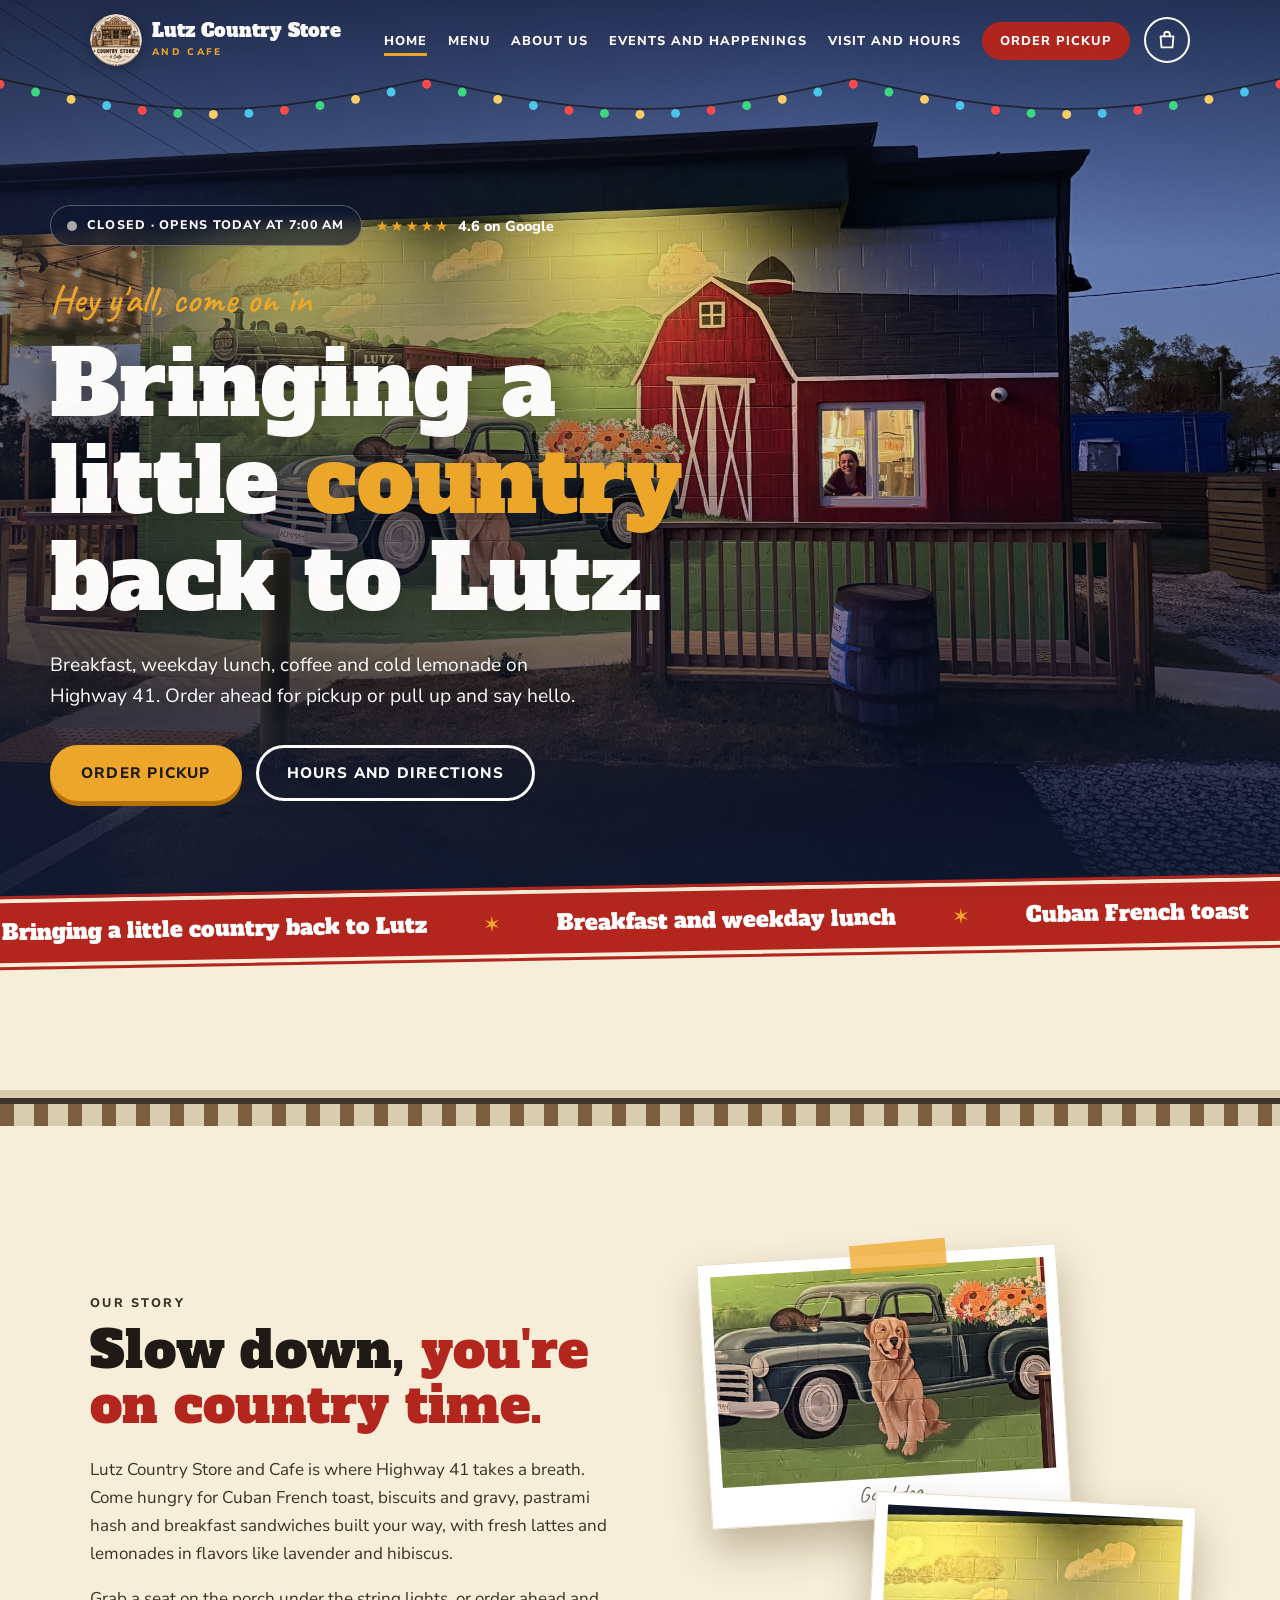
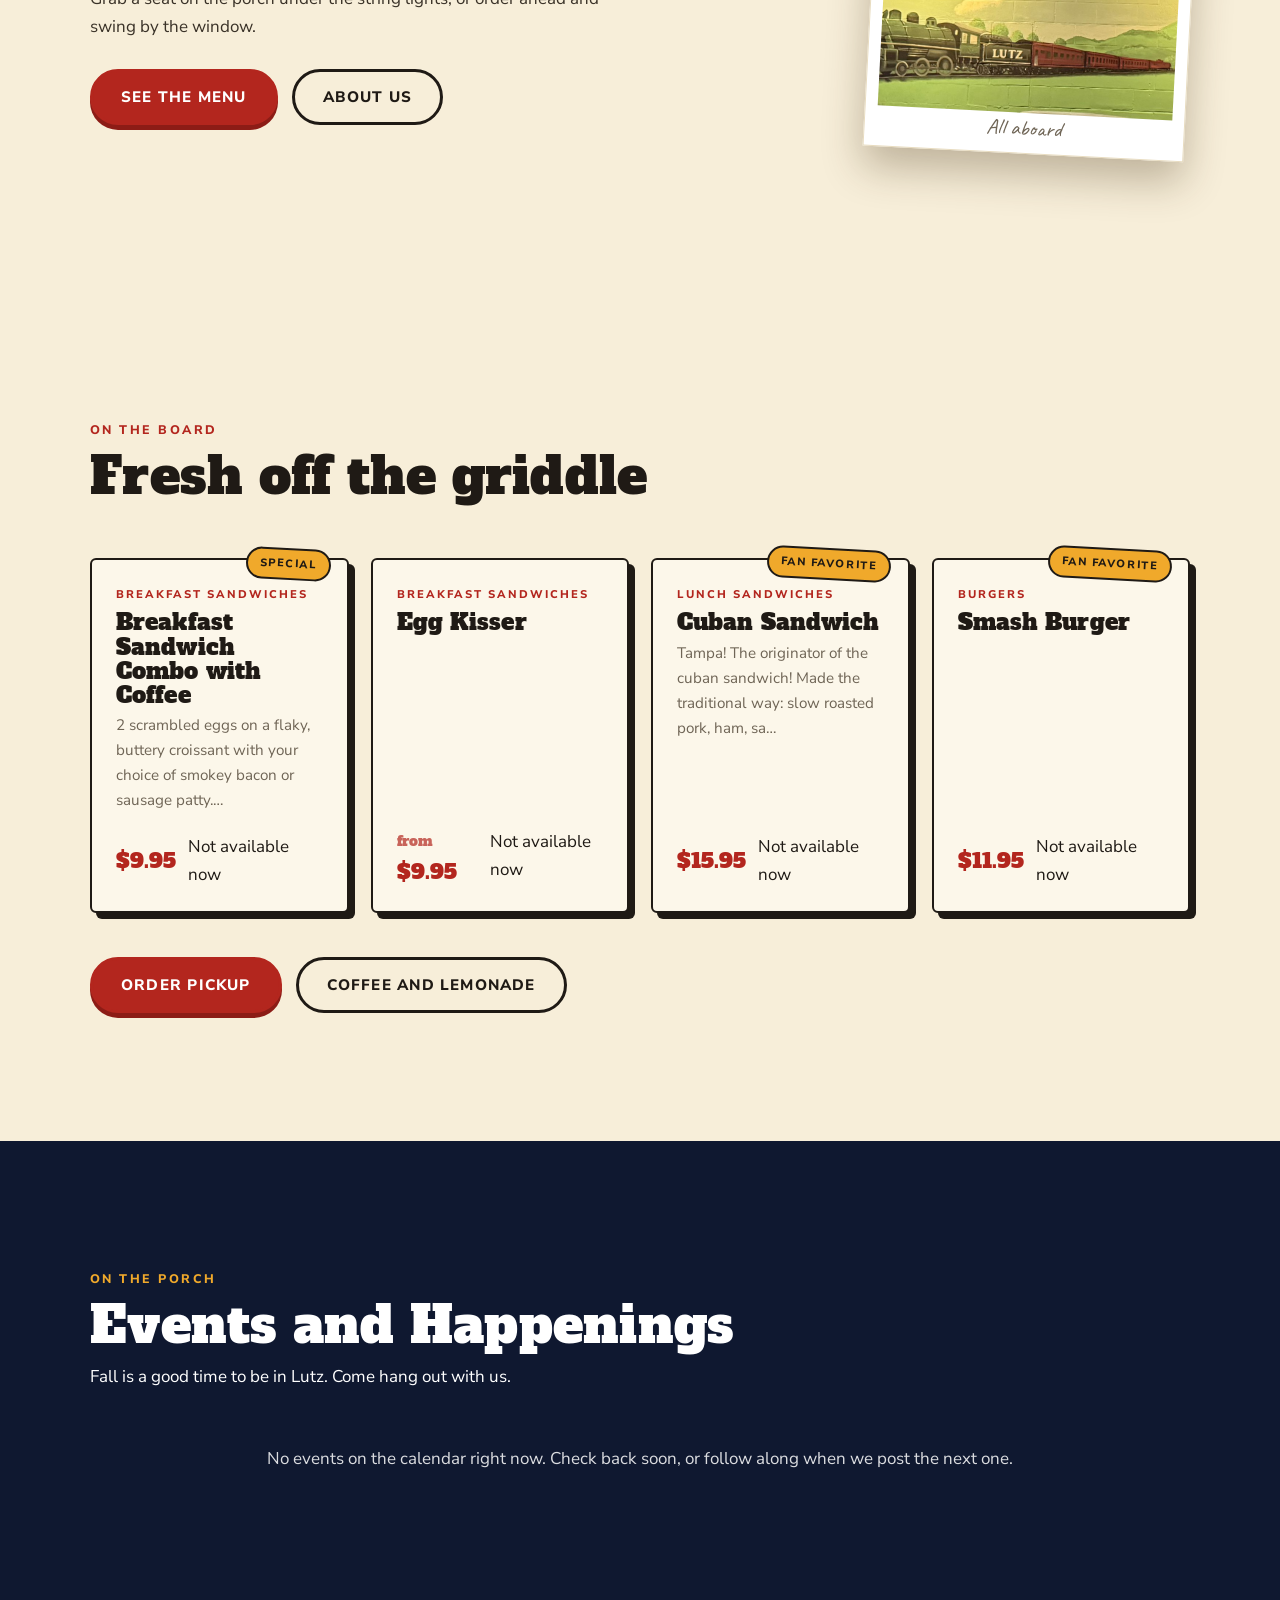
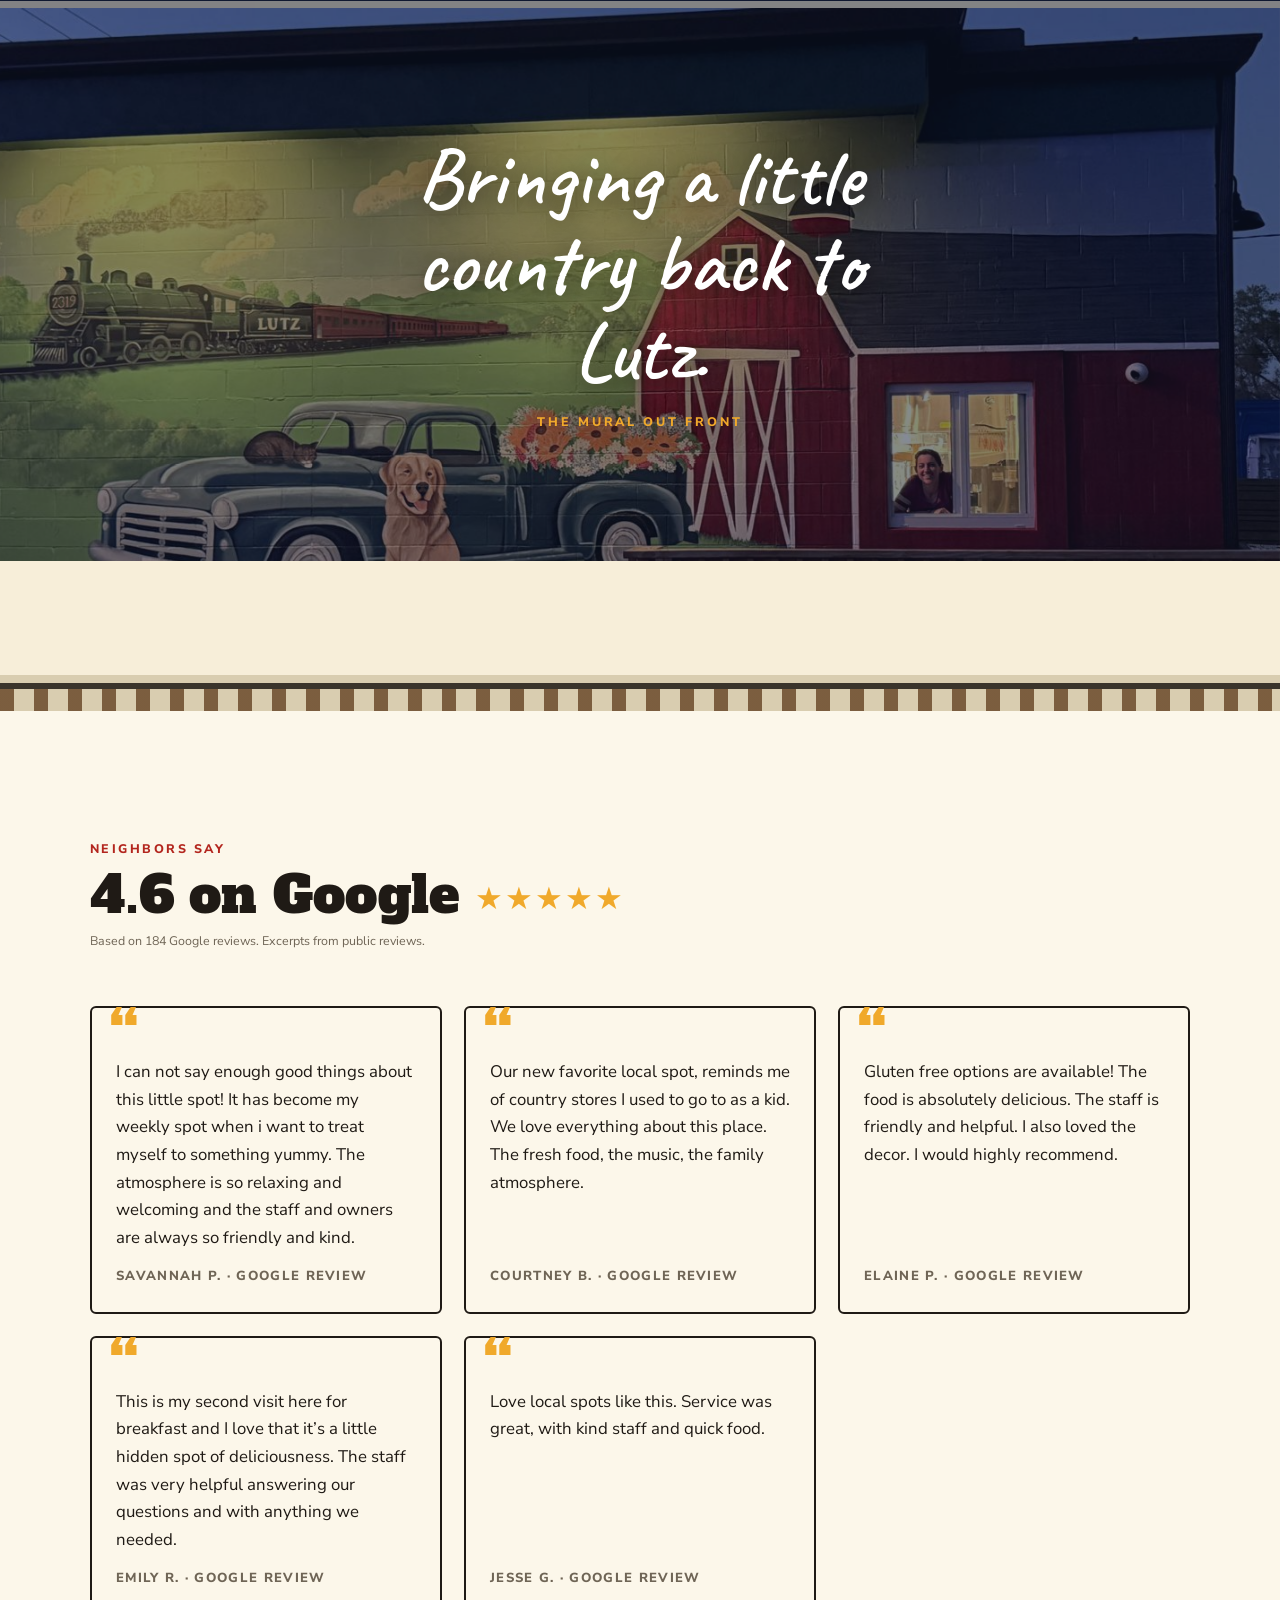
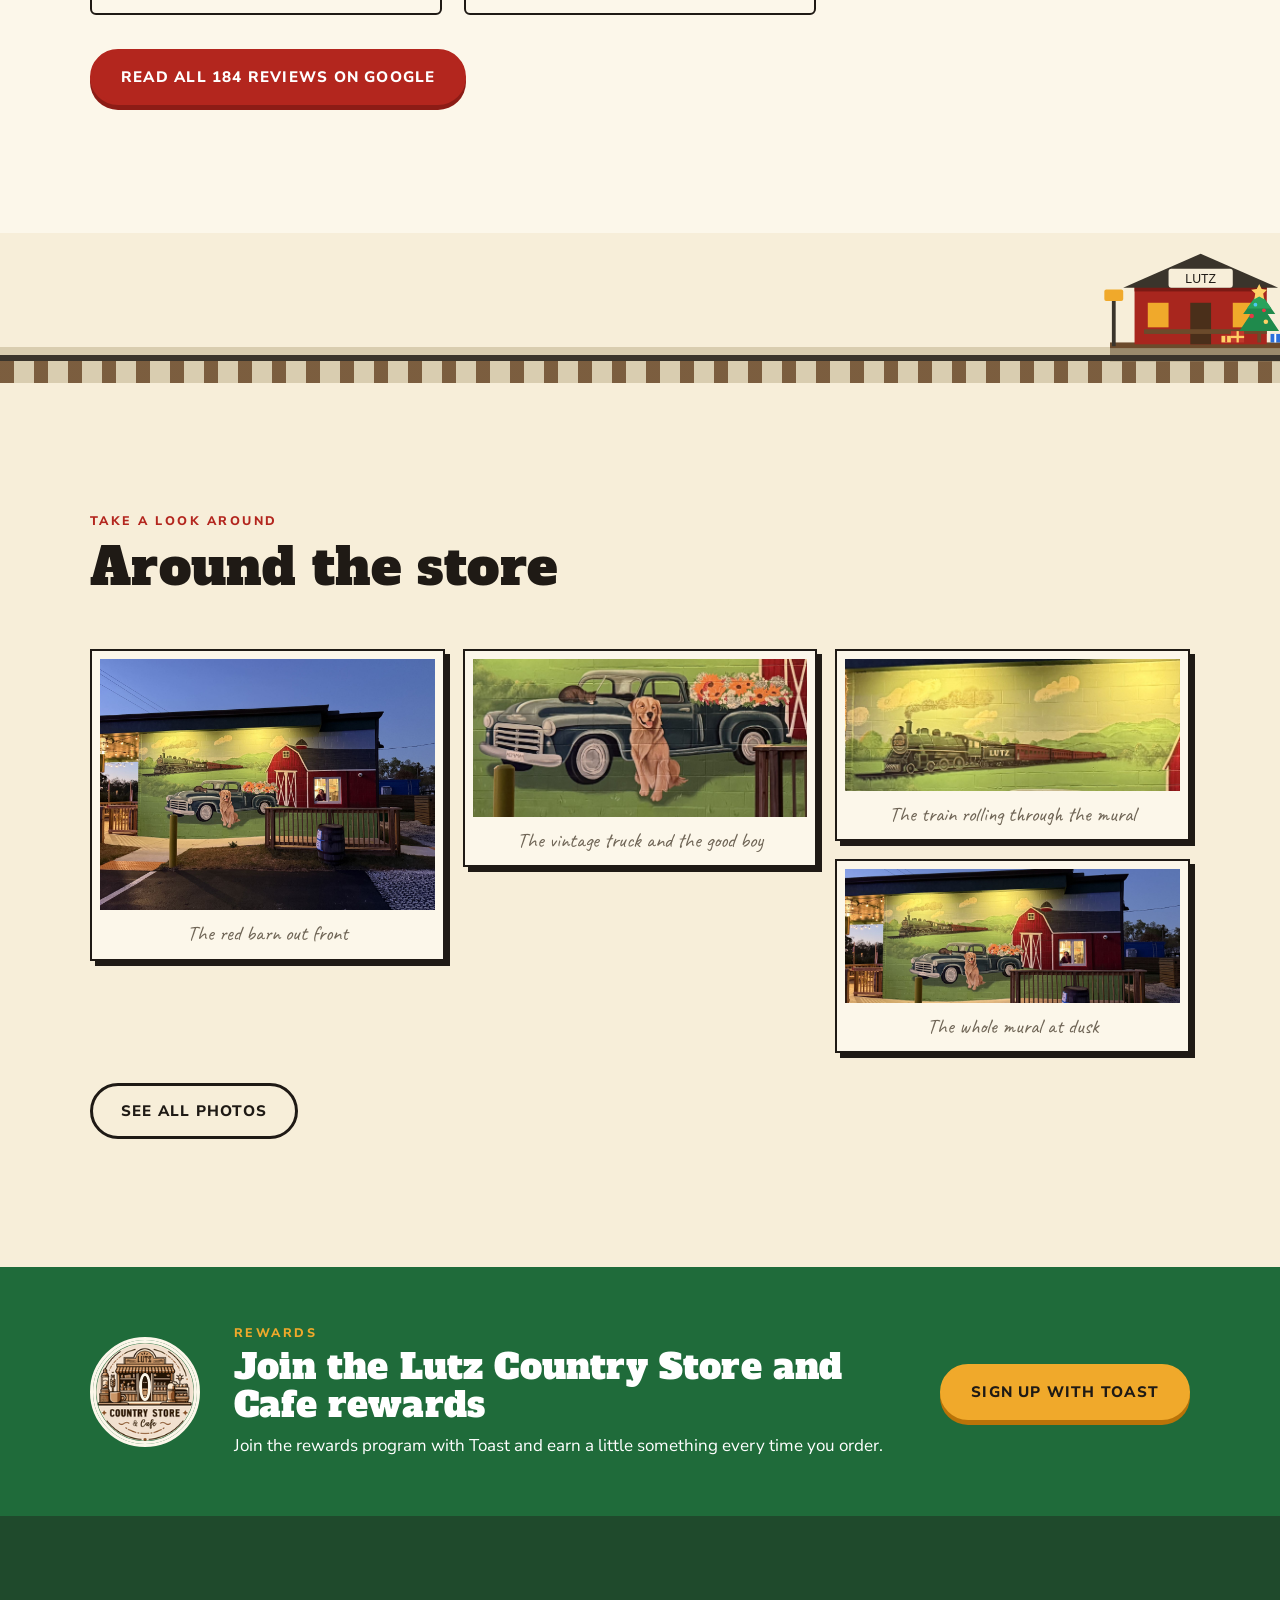
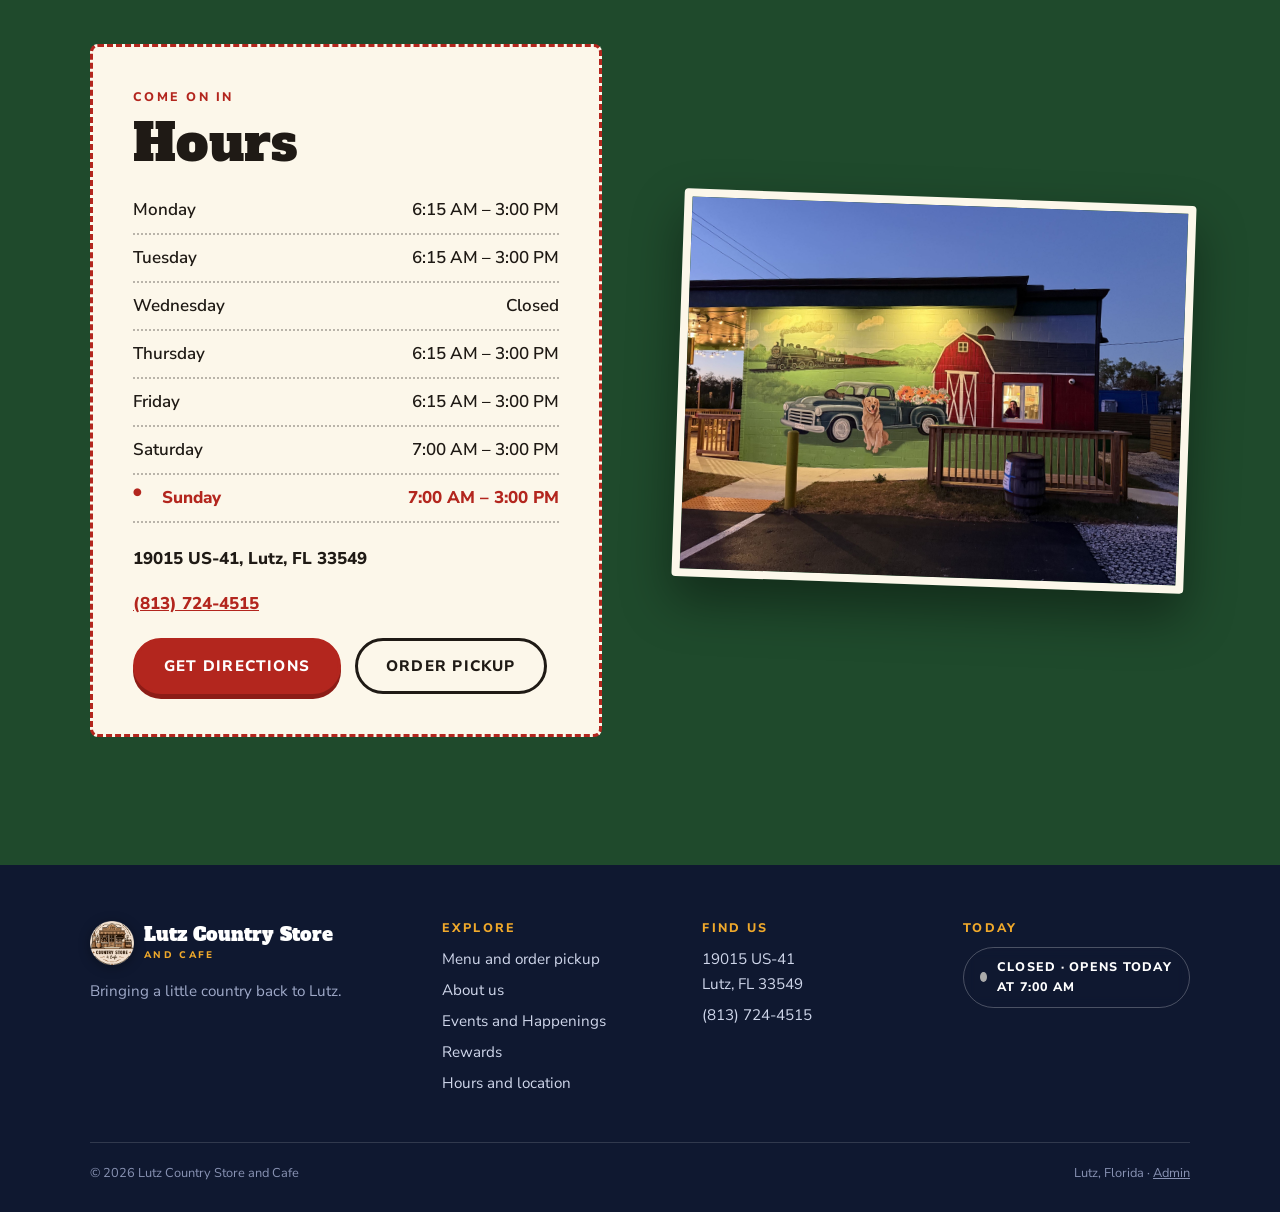
==== index.html @ d9db4dde "Slow the station train" ====
<!doctype html>
<html lang="en"><head><meta charset="utf-8"><meta name="robots" content="noindex,nofollow"><meta name="viewport" content="width=device-width,initial-scale=1">
<title>Lutz Country Store and Cafe | Breakfast, Coffee and Pickup in Lutz, FL</title><meta name="description" content="Bringing a little country back to Lutz. Breakfast sandwiches, Cuban French toast, biscuits and gravy, lattes and lemonades. Order pickup online.">
<meta property="og:title" content="Lutz Country Store and Cafe | Breakfast, Coffee and Pickup in Lutz, FL"><meta property="og:description" content="Bringing a little country back to Lutz. Breakfast sandwiches, Cuban French toast, biscuits and gravy, lattes and lemonades. Order pickup online."><meta property="og:image" content="img/hero.jpg">
<meta name="theme-color" content="#b3261e"><link rel="icon" href="img/favicon.png" type="image/png">
<link rel="preconnect" href="https://fonts.googleapis.com"><link rel="preconnect" href="https://fonts.gstatic.com" crossorigin>
<link href="https://fonts.googleapis.com/css2?family=Alfa+Slab+One&family=Caveat:wght@600&family=Nunito+Sans:wght@400;600;700;800&display=swap" rel="stylesheet">
<link rel="stylesheet" href="css/style.css?v=24"></head>
<body><a class="skip" href="#main">Skip to content</a>
<header class="site-header"><div class="wrap">
<a class="brand" href="index.html" aria-label="Lutz Country Store and Cafe, home"><span class="logo-anim " style="--la:52px"><img src="img/logo-sm.png" alt="" width="52" height="52"><span class="la-in"></span><img class="la-door" src="img/logo-door.png" alt=""><span class="la-halo"></span><span class="la-bulb"></span></span><span>Lutz Country Store<small>and Cafe</small></span></a>
<ul class="nav"><li><a href="index.html" aria-current="page">Home</a></li><li><a href="menu.html">Menu</a></li><li><a href="about.html">About Us</a></li><li><a href="index.html#events">Events and Happenings</a></li><li><a href="visit.html">Visit and Hours</a></li><li><a class="cta" href="menu.html">Order pickup</a></li></ul>
<button class="burger" aria-label="Menu" aria-expanded="false"><span></span><span></span><span></span></button>
</div></header>
<main id="main">

<section class="hero"><div class="hero-bg" data-par="-.1" role="img" aria-label="Mural of a red barn, vintage truck, golden retriever and train on the wall of Lutz Country Store"></div>
<div class="lights"><svg viewBox="0 0 1440 70" preserveAspectRatio="xMidYMin slice" aria-hidden="true"><path d="M0,10.0 L40,18.8 L80,27.0 L120,34.0 L160,39.4 L200,42.8 L240,44.0 L280,42.8 L320,39.4 L360,34.0 L400,27.0 L440,18.8 L480,10.0 L520,18.8 L560,27.0 L600,34.0 L640,39.4 L680,42.8 L720,44.0 L760,42.8 L800,39.4 L840,34.0 L880,27.0 L920,18.8 L960,10.0 L1000,18.8 L1040,27.0 L1080,34.0 L1120,39.4 L1160,42.8 L1200,44.0 L1240,42.8 L1280,39.4 L1320,34.0 L1360,27.0 L1400,18.8 L1440,10.0" fill="none" stroke="rgba(20,20,20,.7)" stroke-width="2"/><circle cx="0" cy="16.0" r="5" fill="#ffd27a" style="animation-delay:0.00s"/><circle cx="40" cy="24.8" r="5" fill="#ffb74d" style="animation-delay:0.37s"/><circle cx="80" cy="33.0" r="5" fill="#fff1c1" style="animation-delay:0.74s"/><circle cx="120" cy="40.0" r="5" fill="#ffd27a" style="animation-delay:1.11s"/><circle cx="160" cy="45.4" r="5" fill="#ffb74d" style="animation-delay:1.48s"/><circle cx="200" cy="48.8" r="5" fill="#fff1c1" style="animation-delay:1.85s"/><circle cx="240" cy="50.0" r="5" fill="#ffd27a" style="animation-delay:2.22s"/><circle cx="280" cy="48.8" r="5" fill="#ffb74d" style="animation-delay:2.59s"/><circle cx="320" cy="45.4" r="5" fill="#fff1c1" style="animation-delay:2.96s"/><circle cx="360" cy="40.0" r="5" fill="#ffd27a" style="animation-delay:0.33s"/><circle cx="400" cy="33.0" r="5" fill="#ffb74d" style="animation-delay:0.70s"/><circle cx="440" cy="24.8" r="5" fill="#fff1c1" style="animation-delay:1.07s"/><circle cx="480" cy="16.0" r="5" fill="#ffd27a" style="animation-delay:1.44s"/><circle cx="520" cy="24.8" r="5" fill="#ffb74d" style="animation-delay:1.81s"/><circle cx="560" cy="33.0" r="5" fill="#fff1c1" style="animation-delay:2.18s"/><circle cx="600" cy="40.0" r="5" fill="#ffd27a" style="animation-delay:2.55s"/><circle cx="640" cy="45.4" r="5" fill="#ffb74d" style="animation-delay:2.92s"/><circle cx="680" cy="48.8" r="5" fill="#fff1c1" style="animation-delay:0.29s"/><circle cx="720" cy="50.0" r="5" fill="#ffd27a" style="animation-delay:0.66s"/><circle cx="760" cy="48.8" r="5" fill="#ffb74d" style="animation-delay:1.03s"/><circle cx="800" cy="45.4" r="5" fill="#fff1c1" style="animation-delay:1.40s"/><circle cx="840" cy="40.0" r="5" fill="#ffd27a" style="animation-delay:1.77s"/><circle cx="880" cy="33.0" r="5" fill="#ffb74d" style="animation-delay:2.14s"/><circle cx="920" cy="24.8" r="5" fill="#fff1c1" style="animation-delay:2.51s"/><circle cx="960" cy="16.0" r="5" fill="#ffd27a" style="animation-delay:2.88s"/><circle cx="1000" cy="24.8" r="5" fill="#ffb74d" style="animation-delay:0.25s"/><circle cx="1040" cy="33.0" r="5" fill="#fff1c1" style="animation-delay:0.62s"/><circle cx="1080" cy="40.0" r="5" fill="#ffd27a" style="animation-delay:0.99s"/><circle cx="1120" cy="45.4" r="5" fill="#ffb74d" style="animation-delay:1.36s"/><circle cx="1160" cy="48.8" r="5" fill="#fff1c1" style="animation-delay:1.73s"/><circle cx="1200" cy="50.0" r="5" fill="#ffd27a" style="animation-delay:2.10s"/><circle cx="1240" cy="48.8" r="5" fill="#ffb74d" style="animation-delay:2.47s"/><circle cx="1280" cy="45.4" r="5" fill="#fff1c1" style="animation-delay:2.84s"/><circle cx="1320" cy="40.0" r="5" fill="#ffd27a" style="animation-delay:0.21s"/><circle cx="1360" cy="33.0" r="5" fill="#ffb74d" style="animation-delay:0.58s"/><circle cx="1400" cy="24.8" r="5" fill="#fff1c1" style="animation-delay:0.95s"/><circle cx="1440" cy="16.0" r="5" fill="#ffd27a" style="animation-delay:1.32s"/></svg></div>
<div class="wrap hero-inner">
<div class="open-badge rv"><span class="dot"></span><span class="txt">Checking hours…</span></div><span class="rating rv"><span class="stars" aria-hidden="true">★★★★★</span> 4.6 on Google</span>
<span class="hand rv d1">Hey y'all, come on in</span>
<h1 class="rv d1">Bringing a little <em>country</em> back to Lutz.</h1>
<p class="lead rv d2">Breakfast, weekday lunch, coffee and cold lemonade on Highway 41. Order ahead for pickup or pull up and say hello.</p>
<div class="hero-cta rv d3"><a class="btn sun" href="menu.html">Order pickup</a><a class="btn ghost" href="visit.html">Hours and directions</a></div>
</div></section>

<div class="marquee" aria-hidden="true"><div class="marquee-track"><span>Bringing a little country back to Lutz</span><span>Breakfast and weekday lunch</span><span>Cuban French toast</span><span>Lavender lemonade</span><span>Bringing a little country back to Lutz</span><span>Breakfast and weekday lunch</span><span>Cuban French toast</span><span>Lavender lemonade</span><span>Bringing a little country back to Lutz</span><span>Breakfast and weekday lunch</span><span>Cuban French toast</span><span>Lavender lemonade</span><span>Bringing a little country back to Lutz</span><span>Breakfast and weekday lunch</span><span>Cuban French toast</span><span>Lavender lemonade</span></div></div>
<div class="rail tall" aria-hidden="true"><svg class="train" viewBox="0 0 520 96" aria-hidden="true"><g class="bob"><rect x="6" y="44" width="100" height="30" rx="3" fill="#8c1c16"/><rect x="4" y="40" width="104" height="6" rx="3" fill="#5e120e"/><rect x="14" y="50" width="12" height="10" fill="#f7eed9"/><rect x="32" y="50" width="12" height="10" fill="#f7eed9"/><rect x="50" y="50" width="12" height="10" fill="#f7eed9"/><rect x="68" y="50" width="12" height="10" fill="#f7eed9"/><rect x="86" y="50" width="12" height="10" fill="#f7eed9"/><circle cx="22" cy="80" r="7" fill="#222"/><circle cx="90" cy="80" r="7" fill="#222"/><rect x="112" y="44" width="100" height="30" rx="3" fill="#8c1c16"/><rect x="110" y="40" width="104" height="6" rx="3" fill="#5e120e"/><rect x="120" y="50" width="12" height="10" fill="#f7eed9"/><rect x="138" y="50" width="12" height="10" fill="#f7eed9"/><rect x="156" y="50" width="12" height="10" fill="#f7eed9"/><rect x="174" y="50" width="12" height="10" fill="#f7eed9"/><rect x="192" y="50" width="12" height="10" fill="#f7eed9"/><circle cx="128" cy="80" r="7" fill="#222"/><circle cx="196" cy="80" r="7" fill="#222"/><rect x="218" y="44" width="100" height="30" rx="3" fill="#8c1c16"/><rect x="216" y="40" width="104" height="6" rx="3" fill="#5e120e"/><rect x="226" y="50" width="12" height="10" fill="#f7eed9"/><rect x="244" y="50" width="12" height="10" fill="#f7eed9"/><rect x="262" y="50" width="12" height="10" fill="#f7eed9"/><rect x="280" y="50" width="12" height="10" fill="#f7eed9"/><rect x="298" y="50" width="12" height="10" fill="#f7eed9"/><circle cx="234" cy="80" r="7" fill="#222"/><circle cx="302" cy="80" r="7" fill="#222"/><rect x="326" y="46" width="46" height="28" fill="#262626"/><text x="331" y="65" font-family="Arial Black,Arial" font-size="11" fill="#f7eed9">LUTZ</text><circle cx="342" cy="80" r="7" fill="#222"/><circle cx="360" cy="80" r="7" fill="#222"/><rect x="376" y="40" width="96" height="32" rx="14" fill="#1d1d22"/><rect x="376" y="26" width="36" height="46" fill="#2b2b31"/><rect x="372" y="22" width="44" height="6" fill="#b3261e"/><rect x="384" y="34" width="14" height="12" fill="#f0a92b"/><path d="M440 40V24l-4-6h24l-4 6v16z" fill="#1d1d22"/><rect x="418" y="34" width="14" height="8" rx="4" fill="#2b2b31"/><path d="M472 72l28 10h-28z" fill="#b3261e"/><circle cx="470" cy="50" r="4" fill="#f0a92b"/><circle cx="398" cy="80" r="11" fill="#17171b" stroke="#b3261e" stroke-width="3"/><circle cx="424" cy="80" r="11" fill="#17171b" stroke="#b3261e" stroke-width="3"/><circle cx="450" cy="80" r="11" fill="#17171b" stroke="#b3261e" stroke-width="3"/><circle cx="482" cy="85" r="6" fill="#17171b"/><g class="deco deco-fall"><g fill="#c0392b"><path d="M22 40c4-9 10-9 13-2z"/><path d="M130 40c4-9 10-9 13-2z"/><path d="M236 40c4-9 10-9 13-2z"/></g><g fill="#e8892b"><path d="M34 40c3-10 11-10 15-3z"/><path d="M144 40c3-10 11-10 15-3z"/><path d="M250 40c3-10 11-10 15-3z"/></g><g fill="#f0b42b"><path d="M48 40c4-8 10-8 12-2z"/><path d="M160 40c4-8 10-8 12-2z"/><path d="M264 40c4-8 10-8 12-2z"/></g><g fill="#8a4b1f"><path d="M62 40c3-7 9-7 12-1z"/><path d="M176 40c3-7 9-7 12-1z"/><path d="M278 40c3-7 9-7 12-1z"/></g>
<ellipse cx="92" cy="36" rx="9" ry="7" fill="#e8741f"/><rect x="91" y="27" width="2" height="4" fill="#4a7a2c"/>
<g transform="translate(349 40)"><g fill="#b3261e"><ellipse cx="-9" cy="-14" rx="3" ry="9" transform="rotate(-38 -9 -14)"/><ellipse cx="9" cy="-14" rx="3" ry="9" transform="rotate(38 9 -14)"/></g><g fill="#e8892b"><ellipse cx="-5" cy="-16" rx="3" ry="9" transform="rotate(-18 -5 -16)"/><ellipse cx="5" cy="-16" rx="3" ry="9" transform="rotate(18 5 -16)"/></g><ellipse cx="0" cy="-17" rx="3" ry="9" fill="#f0b42b"/><ellipse cx="0" cy="-5" rx="9" ry="7" fill="#7a4a21"/><circle cx="8" cy="-10" r="4" fill="#7a4a21"/><path d="M11 -10l4 1-4 2z" fill="#f0a92b"/><path d="M10 -7q2 3 0 4z" fill="#d22"/><circle cx="9" cy="-11" r="1" fill="#111"/></g></g>
<g class="deco deco-xmas"><path d="M6 43Q60 52 112 43T218 43T322 43" fill="none" stroke="#2b2b2b" stroke-width="1.4"/><g class="bulbs"><circle cx="14" cy="46" r="3.4" fill="#e63946"/><circle cx="38" cy="48" r="3.4" fill="#2ecc71"/><circle cx="62" cy="49" r="3.4" fill="#ffd166"/><circle cx="86" cy="48" r="3.4" fill="#4cc9f0"/><circle cx="110" cy="45" r="3.4" fill="#e63946"/><circle cx="130" cy="46" r="3.4" fill="#2ecc71"/><circle cx="154" cy="48" r="3.4" fill="#ffd166"/><circle cx="178" cy="49" r="3.4" fill="#4cc9f0"/><circle cx="202" cy="48" r="3.4" fill="#e63946"/><circle cx="224" cy="46" r="3.4" fill="#2ecc71"/><circle cx="248" cy="48" r="3.4" fill="#ffd166"/><circle cx="272" cy="49" r="3.4" fill="#4cc9f0"/><circle cx="296" cy="48" r="3.4" fill="#e63946"/><circle cx="318" cy="45" r="3.4" fill="#2ecc71"/><circle cx="384" cy="38" r="3" fill="#ffd166"/><circle cx="400" cy="38" r="3" fill="#e63946"/><circle cx="436" cy="52" r="3" fill="#2ecc71"/><circle cx="452" cy="52" r="3" fill="#4cc9f0"/></g>
<g><rect x="22" y="27" width="16" height="13" fill="#c0392b"/><rect x="29" y="27" width="2.5" height="13" fill="#ffd166"/><rect x="22" y="32" width="16" height="2.5" fill="#ffd166"/><rect x="44" y="31" width="12" height="9" fill="#1f8a4c"/><rect x="49" y="31" width="2" height="9" fill="#e63946"/>
<rect x="130" y="25" width="18" height="15" fill="#2a6fdb"/><rect x="138" y="25" width="2.5" height="15" fill="#ffd166"/><rect x="130" y="31" width="18" height="2.5" fill="#ffd166"/><rect x="154" y="31" width="13" height="9" fill="#e63946"/><rect x="159" y="31" width="2" height="9" fill="#fff"/>
<rect x="238" y="28" width="15" height="12" fill="#ffd166"/><rect x="244.5" y="28" width="2.5" height="12" fill="#c0392b"/><rect x="262" y="26" width="17" height="14" fill="#1f8a4c"/><rect x="269" y="26" width="2.5" height="14" fill="#fff"/><rect x="262" y="32" width="17" height="2.5" fill="#fff"/><rect x="286" y="32" width="12" height="8" fill="#9b5de5"/><rect x="291" y="32" width="2" height="8" fill="#ffd166"/></g>
<path d="M436 20l12-14 12 14z" fill="#d62828"/><rect x="434" y="18" width="28" height="4" rx="2" fill="#fff"/><circle cx="448" cy="5" r="3.5" fill="#fff"/>
<circle cx="472" cy="58" r="7" fill="none" stroke="#1f8a4c" stroke-width="3"/><circle cx="472" cy="51" r="2.6" fill="#d62828"/></g><g class="deco deco-newyear"><path d="M6 42Q60 54 112 42T218 42T322 42" fill="none" stroke="#d4af37" stroke-width="2"/><path d="M8 40Q62 50 114 40T220 40T324 40" fill="none" stroke="#c0c8d4" stroke-width="2"/>
<g stroke="#999" stroke-width=".8"><path d="M44 36V20M150 36V16M262 36V19M104 36V22M210 36V18"/></g><circle cx="44" cy="17" r="6" fill="#d4af37"/><circle cx="150" cy="13" r="6.5" fill="#c0c8d4"/><circle cx="262" cy="16" r="6" fill="#4cc9f0"/><circle cx="104" cy="19" r="5.5" fill="#e63946"/><circle cx="210" cy="15" r="6" fill="#9b5de5"/>
<g fill="#ffd166"><path d="M70 30l1.6 3.4 3.6.4-2.7 2.5.8 3.6-3.3-1.9-3.3 1.9.8-3.6-2.7-2.5 3.6-.4z"/><path d="M180 28l1.6 3.4 3.6.4-2.7 2.5.8 3.6-3.3-1.9-3.3 1.9.8-3.6-2.7-2.5 3.6-.4z"/><path d="M290 30l1.6 3.4 3.6.4-2.7 2.5.8 3.6-3.3-1.9-3.3 1.9.8-3.6-2.7-2.5 3.6-.4z"/></g>
<path d="M436 20l12-17 12 17z" fill="#d4af37"/><path d="M440 14l16 0M443 9l11 0" stroke="#fff" stroke-width="2"/><circle cx="448" cy="3" r="3" fill="#e63946"/></g>
<g class="deco deco-july4"><g><path d="M6 44q12 10 24 0z" fill="#d62828"/><path d="M30 44q12 10 24 0z" fill="#fff"/><path d="M54 44q12 10 24 0z" fill="#1d4ed8"/><path d="M78 44q12 10 24 0z" fill="#d62828"/><path d="M112 44q12 10 24 0z" fill="#fff"/><path d="M136 44q12 10 24 0z" fill="#1d4ed8"/><path d="M160 44q12 10 24 0z" fill="#d62828"/><path d="M184 44q12 10 24 0z" fill="#fff"/><path d="M218 44q12 10 24 0z" fill="#1d4ed8"/><path d="M242 44q12 10 24 0z" fill="#d62828"/><path d="M266 44q12 10 24 0z" fill="#fff"/><path d="M290 44q12 10 24 0z" fill="#1d4ed8"/></g>
<g fill="#fff" stroke="#999" stroke-width=".4"><path d="M50 30l1.6 3.4 3.6.4-2.7 2.5.8 3.6-3.3-1.9-3.3 1.9.8-3.6-2.7-2.5 3.6-.4z"/><path d="M160 30l1.6 3.4 3.6.4-2.7 2.5.8 3.6-3.3-1.9-3.3 1.9.8-3.6-2.7-2.5 3.6-.4z"/><path d="M268 30l1.6 3.4 3.6.4-2.7 2.5.8 3.6-3.3-1.9-3.3 1.9.8-3.6-2.7-2.5 3.6-.4z"/></g>
<rect x="404" y="2" width="2" height="26" fill="#6b4a2b"/><rect x="406" y="2" width="26" height="16" fill="#fff"/><g fill="#d62828"><rect x="406" y="2" width="26" height="3"/><rect x="406" y="8" width="26" height="3"/><rect x="406" y="14" width="26" height="3"/></g><rect x="406" y="2" width="12" height="9" fill="#1d4ed8"/></g>
<g class="deco deco-valentines"><g fill="#e63970"><path transform="translate(24 28) scale(1.3)" d="M0 3C0-3 6-3 6 1 6-3 12-3 12 3 12 8 6 11 6 11S0 8 0 3z"/><path transform="translate(136 27) scale(1.4)" d="M0 3C0-3 6-3 6 1 6-3 12-3 12 3 12 8 6 11 6 11S0 8 0 3z"/><path transform="translate(244 28) scale(1.3)" d="M0 3C0-3 6-3 6 1 6-3 12-3 12 3 12 8 6 11 6 11S0 8 0 3z"/></g><g fill="#ff8fab"><path transform="translate(54 31)" d="M0 3C0-3 6-3 6 1 6-3 12-3 12 3 12 8 6 11 6 11S0 8 0 3z"/><path transform="translate(168 30)" d="M0 3C0-3 6-3 6 1 6-3 12-3 12 3 12 8 6 11 6 11S0 8 0 3z"/><path transform="translate(278 31)" d="M0 3C0-3 6-3 6 1 6-3 12-3 12 3 12 8 6 11 6 11S0 8 0 3z"/></g><g fill="#fff" stroke="#e63970" stroke-width=".8"><path transform="translate(86 32) scale(.8)" d="M0 3C0-3 6-3 6 1 6-3 12-3 12 3 12 8 6 11 6 11S0 8 0 3z"/><path transform="translate(198 31) scale(.8)" d="M0 3C0-3 6-3 6 1 6-3 12-3 12 3 12 8 6 11 6 11S0 8 0 3z"/></g>
<g stroke="#999" stroke-width=".8"><path d="M110 36V12M222 36V10M300 36V14"/></g><g fill="#e63970"><path transform="translate(104 3) scale(1.1)" d="M0 3C0-3 6-3 6 1 6-3 12-3 12 3 12 8 6 11 6 11S0 8 0 3z"/><path transform="translate(216 1) scale(1.1)" d="M0 3C0-3 6-3 6 1 6-3 12-3 12 3 12 8 6 11 6 11S0 8 0 3z"/></g><path transform="translate(294 5) scale(1.1)" d="M0 3C0-3 6-3 6 1 6-3 12-3 12 3 12 8 6 11 6 11S0 8 0 3z" fill="#ff8fab"/>
<path transform="translate(466 44) scale(1.1)" d="M0 3C0-3 6-3 6 1 6-3 12-3 12 3 12 8 6 11 6 11S0 8 0 3z" fill="#e63970"/><path d="M6 43Q60 52 112 43T218 43T322 43" fill="none" stroke="#e63970" stroke-width="1.2" stroke-dasharray="3 5"/></g></g><g class="smoke"><circle cx="448" cy="14" r="7"/><circle cx="448" cy="14" r="7"/><circle cx="448" cy="14" r="7"/></g></svg></div>

<section class="sec story"><div class="wrap story-grid">
<div><p class="eyebrow rv">Our story</p><h2 class="rv d1" style="margin:10px 0 22px">Slow down, <em>you're on country time.</em></h2>
<p class="rv d2">Lutz Country Store and Cafe is where Highway 41 takes a breath. Come hungry for Cuban French toast, biscuits and gravy, pastrami hash and breakfast sandwiches built your way, with fresh lattes and lemonades in flavors like lavender and hibiscus.</p>
<p class="rv d2">Grab a seat on the porch under the string lights, or order ahead and swing by the window.</p>
<div class="hero-cta rv d3" style="margin-top:28px"><a class="btn" href="menu.html">See the menu</a><a class="btn ghost dark" href="about.html">About us</a></div></div>
<div class="polaroids rv d1"><span class="tape"></span><figure class="p1"><img src="img/mural-truck.jpg" alt="Painted truck with a golden retriever and a wagon of sunflowers" loading="lazy"><figcaption>Good dog</figcaption></figure><figure class="p2"><img src="img/mural-train.jpg" alt="Painted train rolling through green hills" loading="lazy"><figcaption>All aboard</figcaption></figure></div>
</div></section>

<section class="sec" style="background:var(--cream)"><div class="wrap">
<div class="sec-head rv"><p class="eyebrow">On the board</p><h2>Fresh off the griddle</h2></div>
<div class="pop" data-featured></div>
<div class="hero-cta rv" style="margin-top:44px"><a class="btn" href="menu.html">Order pickup</a><a class="btn ghost" href="menu.html#c-coffee">Coffee and lemonade</a></div>
</div></section>

<section class="sec events" id="events"><div class="wrap">
<div class="sec-head rv"><p class="eyebrow">On the porch</p><h2>Events and Happenings</h2><p class="lead" style="margin-top:10px;max-width:46ch">Fall is a good time to be in Lutz. Come hang out with us.</p></div>
<div class="evlist" data-events></div>
</div></section>

<section class="band"><div class="band-bg" data-par="-.15" style="background-image:url(img/mural-wide.jpg)"></div><blockquote class="rv">Bringing a little country back to Lutz.<cite>The mural out front</cite></blockquote></section>

<div class="rail rev" aria-hidden="true"><svg class="train" viewBox="0 0 520 96" aria-hidden="true"><g class="bob"><rect x="6" y="44" width="100" height="30" rx="3" fill="#8c1c16"/><rect x="4" y="40" width="104" height="6" rx="3" fill="#5e120e"/><rect x="14" y="50" width="12" height="10" fill="#f7eed9"/><rect x="32" y="50" width="12" height="10" fill="#f7eed9"/><rect x="50" y="50" width="12" height="10" fill="#f7eed9"/><rect x="68" y="50" width="12" height="10" fill="#f7eed9"/><rect x="86" y="50" width="12" height="10" fill="#f7eed9"/><circle cx="22" cy="80" r="7" fill="#222"/><circle cx="90" cy="80" r="7" fill="#222"/><rect x="112" y="44" width="100" height="30" rx="3" fill="#8c1c16"/><rect x="110" y="40" width="104" height="6" rx="3" fill="#5e120e"/><rect x="120" y="50" width="12" height="10" fill="#f7eed9"/><rect x="138" y="50" width="12" height="10" fill="#f7eed9"/><rect x="156" y="50" width="12" height="10" fill="#f7eed9"/><rect x="174" y="50" width="12" height="10" fill="#f7eed9"/><rect x="192" y="50" width="12" height="10" fill="#f7eed9"/><circle cx="128" cy="80" r="7" fill="#222"/><circle cx="196" cy="80" r="7" fill="#222"/><rect x="218" y="44" width="100" height="30" rx="3" fill="#8c1c16"/><rect x="216" y="40" width="104" height="6" rx="3" fill="#5e120e"/><rect x="226" y="50" width="12" height="10" fill="#f7eed9"/><rect x="244" y="50" width="12" height="10" fill="#f7eed9"/><rect x="262" y="50" width="12" height="10" fill="#f7eed9"/><rect x="280" y="50" width="12" height="10" fill="#f7eed9"/><rect x="298" y="50" width="12" height="10" fill="#f7eed9"/><circle cx="234" cy="80" r="7" fill="#222"/><circle cx="302" cy="80" r="7" fill="#222"/><rect x="326" y="46" width="46" height="28" fill="#262626"/><text transform="translate(690 0) scale(-1 1)" x="331" y="65" font-family="Arial Black,Arial" font-size="11" fill="#f7eed9">LUTZ</text><circle cx="342" cy="80" r="7" fill="#222"/><circle cx="360" cy="80" r="7" fill="#222"/><rect x="376" y="40" width="96" height="32" rx="14" fill="#1d1d22"/><rect x="376" y="26" width="36" height="46" fill="#2b2b31"/><rect x="372" y="22" width="44" height="6" fill="#b3261e"/><rect x="384" y="34" width="14" height="12" fill="#f0a92b"/><path d="M440 40V24l-4-6h24l-4 6v16z" fill="#1d1d22"/><rect x="418" y="34" width="14" height="8" rx="4" fill="#2b2b31"/><path d="M472 72l28 10h-28z" fill="#b3261e"/><circle cx="470" cy="50" r="4" fill="#f0a92b"/><circle cx="398" cy="80" r="11" fill="#17171b" stroke="#b3261e" stroke-width="3"/><circle cx="424" cy="80" r="11" fill="#17171b" stroke="#b3261e" stroke-width="3"/><circle cx="450" cy="80" r="11" fill="#17171b" stroke="#b3261e" stroke-width="3"/><circle cx="482" cy="85" r="6" fill="#17171b"/><g class="deco deco-fall"><g fill="#c0392b"><path d="M22 40c4-9 10-9 13-2z"/><path d="M130 40c4-9 10-9 13-2z"/><path d="M236 40c4-9 10-9 13-2z"/></g><g fill="#e8892b"><path d="M34 40c3-10 11-10 15-3z"/><path d="M144 40c3-10 11-10 15-3z"/><path d="M250 40c3-10 11-10 15-3z"/></g><g fill="#f0b42b"><path d="M48 40c4-8 10-8 12-2z"/><path d="M160 40c4-8 10-8 12-2z"/><path d="M264 40c4-8 10-8 12-2z"/></g><g fill="#8a4b1f"><path d="M62 40c3-7 9-7 12-1z"/><path d="M176 40c3-7 9-7 12-1z"/><path d="M278 40c3-7 9-7 12-1z"/></g>
<ellipse cx="92" cy="36" rx="9" ry="7" fill="#e8741f"/><rect x="91" y="27" width="2" height="4" fill="#4a7a2c"/>
<g transform="translate(349 40)"><g fill="#b3261e"><ellipse cx="-9" cy="-14" rx="3" ry="9" transform="rotate(-38 -9 -14)"/><ellipse cx="9" cy="-14" rx="3" ry="9" transform="rotate(38 9 -14)"/></g><g fill="#e8892b"><ellipse cx="-5" cy="-16" rx="3" ry="9" transform="rotate(-18 -5 -16)"/><ellipse cx="5" cy="-16" rx="3" ry="9" transform="rotate(18 5 -16)"/></g><ellipse cx="0" cy="-17" rx="3" ry="9" fill="#f0b42b"/><ellipse cx="0" cy="-5" rx="9" ry="7" fill="#7a4a21"/><circle cx="8" cy="-10" r="4" fill="#7a4a21"/><path d="M11 -10l4 1-4 2z" fill="#f0a92b"/><path d="M10 -7q2 3 0 4z" fill="#d22"/><circle cx="9" cy="-11" r="1" fill="#111"/></g></g>
<g class="deco deco-xmas"><path d="M6 43Q60 52 112 43T218 43T322 43" fill="none" stroke="#2b2b2b" stroke-width="1.4"/><g class="bulbs"><circle cx="14" cy="46" r="3.4" fill="#e63946"/><circle cx="38" cy="48" r="3.4" fill="#2ecc71"/><circle cx="62" cy="49" r="3.4" fill="#ffd166"/><circle cx="86" cy="48" r="3.4" fill="#4cc9f0"/><circle cx="110" cy="45" r="3.4" fill="#e63946"/><circle cx="130" cy="46" r="3.4" fill="#2ecc71"/><circle cx="154" cy="48" r="3.4" fill="#ffd166"/><circle cx="178" cy="49" r="3.4" fill="#4cc9f0"/><circle cx="202" cy="48" r="3.4" fill="#e63946"/><circle cx="224" cy="46" r="3.4" fill="#2ecc71"/><circle cx="248" cy="48" r="3.4" fill="#ffd166"/><circle cx="272" cy="49" r="3.4" fill="#4cc9f0"/><circle cx="296" cy="48" r="3.4" fill="#e63946"/><circle cx="318" cy="45" r="3.4" fill="#2ecc71"/><circle cx="384" cy="38" r="3" fill="#ffd166"/><circle cx="400" cy="38" r="3" fill="#e63946"/><circle cx="436" cy="52" r="3" fill="#2ecc71"/><circle cx="452" cy="52" r="3" fill="#4cc9f0"/></g>
<g><rect x="22" y="27" width="16" height="13" fill="#c0392b"/><rect x="29" y="27" width="2.5" height="13" fill="#ffd166"/><rect x="22" y="32" width="16" height="2.5" fill="#ffd166"/><rect x="44" y="31" width="12" height="9" fill="#1f8a4c"/><rect x="49" y="31" width="2" height="9" fill="#e63946"/>
<rect x="130" y="25" width="18" height="15" fill="#2a6fdb"/><rect x="138" y="25" width="2.5" height="15" fill="#ffd166"/><rect x="130" y="31" width="18" height="2.5" fill="#ffd166"/><rect x="154" y="31" width="13" height="9" fill="#e63946"/><rect x="159" y="31" width="2" height="9" fill="#fff"/>
<rect x="238" y="28" width="15" height="12" fill="#ffd166"/><rect x="244.5" y="28" width="2.5" height="12" fill="#c0392b"/><rect x="262" y="26" width="17" height="14" fill="#1f8a4c"/><rect x="269" y="26" width="2.5" height="14" fill="#fff"/><rect x="262" y="32" width="17" height="2.5" fill="#fff"/><rect x="286" y="32" width="12" height="8" fill="#9b5de5"/><rect x="291" y="32" width="2" height="8" fill="#ffd166"/></g>
<path d="M436 20l12-14 12 14z" fill="#d62828"/><rect x="434" y="18" width="28" height="4" rx="2" fill="#fff"/><circle cx="448" cy="5" r="3.5" fill="#fff"/>
<circle cx="472" cy="58" r="7" fill="none" stroke="#1f8a4c" stroke-width="3"/><circle cx="472" cy="51" r="2.6" fill="#d62828"/></g><g class="deco deco-newyear"><path d="M6 42Q60 54 112 42T218 42T322 42" fill="none" stroke="#d4af37" stroke-width="2"/><path d="M8 40Q62 50 114 40T220 40T324 40" fill="none" stroke="#c0c8d4" stroke-width="2"/>
<g stroke="#999" stroke-width=".8"><path d="M44 36V20M150 36V16M262 36V19M104 36V22M210 36V18"/></g><circle cx="44" cy="17" r="6" fill="#d4af37"/><circle cx="150" cy="13" r="6.5" fill="#c0c8d4"/><circle cx="262" cy="16" r="6" fill="#4cc9f0"/><circle cx="104" cy="19" r="5.5" fill="#e63946"/><circle cx="210" cy="15" r="6" fill="#9b5de5"/>
<g fill="#ffd166"><path d="M70 30l1.6 3.4 3.6.4-2.7 2.5.8 3.6-3.3-1.9-3.3 1.9.8-3.6-2.7-2.5 3.6-.4z"/><path d="M180 28l1.6 3.4 3.6.4-2.7 2.5.8 3.6-3.3-1.9-3.3 1.9.8-3.6-2.7-2.5 3.6-.4z"/><path d="M290 30l1.6 3.4 3.6.4-2.7 2.5.8 3.6-3.3-1.9-3.3 1.9.8-3.6-2.7-2.5 3.6-.4z"/></g>
<path d="M436 20l12-17 12 17z" fill="#d4af37"/><path d="M440 14l16 0M443 9l11 0" stroke="#fff" stroke-width="2"/><circle cx="448" cy="3" r="3" fill="#e63946"/></g>
<g class="deco deco-july4"><g><path d="M6 44q12 10 24 0z" fill="#d62828"/><path d="M30 44q12 10 24 0z" fill="#fff"/><path d="M54 44q12 10 24 0z" fill="#1d4ed8"/><path d="M78 44q12 10 24 0z" fill="#d62828"/><path d="M112 44q12 10 24 0z" fill="#fff"/><path d="M136 44q12 10 24 0z" fill="#1d4ed8"/><path d="M160 44q12 10 24 0z" fill="#d62828"/><path d="M184 44q12 10 24 0z" fill="#fff"/><path d="M218 44q12 10 24 0z" fill="#1d4ed8"/><path d="M242 44q12 10 24 0z" fill="#d62828"/><path d="M266 44q12 10 24 0z" fill="#fff"/><path d="M290 44q12 10 24 0z" fill="#1d4ed8"/></g>
<g fill="#fff" stroke="#999" stroke-width=".4"><path d="M50 30l1.6 3.4 3.6.4-2.7 2.5.8 3.6-3.3-1.9-3.3 1.9.8-3.6-2.7-2.5 3.6-.4z"/><path d="M160 30l1.6 3.4 3.6.4-2.7 2.5.8 3.6-3.3-1.9-3.3 1.9.8-3.6-2.7-2.5 3.6-.4z"/><path d="M268 30l1.6 3.4 3.6.4-2.7 2.5.8 3.6-3.3-1.9-3.3 1.9.8-3.6-2.7-2.5 3.6-.4z"/></g>
<rect x="404" y="2" width="2" height="26" fill="#6b4a2b"/><rect x="406" y="2" width="26" height="16" fill="#fff"/><g fill="#d62828"><rect x="406" y="2" width="26" height="3"/><rect x="406" y="8" width="26" height="3"/><rect x="406" y="14" width="26" height="3"/></g><rect x="406" y="2" width="12" height="9" fill="#1d4ed8"/></g>
<g class="deco deco-valentines"><g fill="#e63970"><path transform="translate(24 28) scale(1.3)" d="M0 3C0-3 6-3 6 1 6-3 12-3 12 3 12 8 6 11 6 11S0 8 0 3z"/><path transform="translate(136 27) scale(1.4)" d="M0 3C0-3 6-3 6 1 6-3 12-3 12 3 12 8 6 11 6 11S0 8 0 3z"/><path transform="translate(244 28) scale(1.3)" d="M0 3C0-3 6-3 6 1 6-3 12-3 12 3 12 8 6 11 6 11S0 8 0 3z"/></g><g fill="#ff8fab"><path transform="translate(54 31)" d="M0 3C0-3 6-3 6 1 6-3 12-3 12 3 12 8 6 11 6 11S0 8 0 3z"/><path transform="translate(168 30)" d="M0 3C0-3 6-3 6 1 6-3 12-3 12 3 12 8 6 11 6 11S0 8 0 3z"/><path transform="translate(278 31)" d="M0 3C0-3 6-3 6 1 6-3 12-3 12 3 12 8 6 11 6 11S0 8 0 3z"/></g><g fill="#fff" stroke="#e63970" stroke-width=".8"><path transform="translate(86 32) scale(.8)" d="M0 3C0-3 6-3 6 1 6-3 12-3 12 3 12 8 6 11 6 11S0 8 0 3z"/><path transform="translate(198 31) scale(.8)" d="M0 3C0-3 6-3 6 1 6-3 12-3 12 3 12 8 6 11 6 11S0 8 0 3z"/></g>
<g stroke="#999" stroke-width=".8"><path d="M110 36V12M222 36V10M300 36V14"/></g><g fill="#e63970"><path transform="translate(104 3) scale(1.1)" d="M0 3C0-3 6-3 6 1 6-3 12-3 12 3 12 8 6 11 6 11S0 8 0 3z"/><path transform="translate(216 1) scale(1.1)" d="M0 3C0-3 6-3 6 1 6-3 12-3 12 3 12 8 6 11 6 11S0 8 0 3z"/></g><path transform="translate(294 5) scale(1.1)" d="M0 3C0-3 6-3 6 1 6-3 12-3 12 3 12 8 6 11 6 11S0 8 0 3z" fill="#ff8fab"/>
<path transform="translate(466 44) scale(1.1)" d="M0 3C0-3 6-3 6 1 6-3 12-3 12 3 12 8 6 11 6 11S0 8 0 3z" fill="#e63970"/><path d="M6 43Q60 52 112 43T218 43T322 43" fill="none" stroke="#e63970" stroke-width="1.2" stroke-dasharray="3 5"/></g></g><g class="smoke"><circle cx="448" cy="14" r="7"/><circle cx="448" cy="14" r="7"/><circle cx="448" cy="14" r="7"/></g></svg></div>
<section class="sec" style="background:var(--paper)"><div class="wrap">
<div class="sec-head rv"><p class="eyebrow">Neighbors say</p><h2>4.6 on Google <span class="stars" style="font-size:.6em;vertical-align:middle">★★★★★</span></h2><p class="fine" style="margin-top:8px">Based on 184 Google reviews. Excerpts from public reviews.</p></div>
<div class="reviews">
<blockquote class="review rv"><p>I can not say enough good things about this little spot! It has become my weekly spot when i want to treat myself to something yummy. The atmosphere is so relaxing and welcoming and the staff and owners are always so friendly and kind.</p><cite>Savannah P. · Google review</cite></blockquote>
<blockquote class="review rv d1"><p>Our new favorite local spot, reminds me of country stores I used to go to as a kid. We love everything about this place. The fresh food, the music, the family atmosphere.</p><cite>Courtney B. · Google review</cite></blockquote>
<blockquote class="review rv d2"><p>Gluten free options are available! The food is absolutely delicious. The staff is friendly and helpful. I also loved the decor. I would highly recommend.</p><cite>Elaine P. · Google review</cite></blockquote>
<blockquote class="review rv"><p>This is my second visit here for breakfast and I love that it’s a little hidden spot of deliciousness. The staff was very helpful answering our questions and with anything we needed.</p><cite>Emily R. · Google review</cite></blockquote>
<blockquote class="review rv d1"><p>Love local spots like this. Service was great, with kind staff and quick food.</p><cite>Jesse G. · Google review</cite></blockquote>
</div>
<div class="hero-cta rv" style="margin-top:34px"><a class="btn" href="https://www.google.com/search?q=lutz+country+store+and+cafe+reviews" target="_blank" rel="noopener">Read all 184 reviews on Google</a></div>
</div></section>
<div class="rail tall stop" aria-hidden="true"><svg class="train" viewBox="0 0 520 96" aria-hidden="true"><g class="bob"><rect x="6" y="44" width="100" height="30" rx="3" fill="#8c1c16"/><rect x="4" y="40" width="104" height="6" rx="3" fill="#5e120e"/><rect x="14" y="50" width="12" height="10" fill="#f7eed9"/><rect x="32" y="50" width="12" height="10" fill="#f7eed9"/><rect x="50" y="50" width="12" height="10" fill="#f7eed9"/><rect x="68" y="50" width="12" height="10" fill="#f7eed9"/><rect x="86" y="50" width="12" height="10" fill="#f7eed9"/><circle cx="22" cy="80" r="7" fill="#222"/><circle cx="90" cy="80" r="7" fill="#222"/><rect x="112" y="44" width="100" height="30" rx="3" fill="#8c1c16"/><rect x="110" y="40" width="104" height="6" rx="3" fill="#5e120e"/><rect x="120" y="50" width="12" height="10" fill="#f7eed9"/><rect x="138" y="50" width="12" height="10" fill="#f7eed9"/><rect x="156" y="50" width="12" height="10" fill="#f7eed9"/><rect x="174" y="50" width="12" height="10" fill="#f7eed9"/><rect x="192" y="50" width="12" height="10" fill="#f7eed9"/><circle cx="128" cy="80" r="7" fill="#222"/><circle cx="196" cy="80" r="7" fill="#222"/><rect x="218" y="44" width="100" height="30" rx="3" fill="#8c1c16"/><rect x="216" y="40" width="104" height="6" rx="3" fill="#5e120e"/><rect x="226" y="50" width="12" height="10" fill="#f7eed9"/><rect x="244" y="50" width="12" height="10" fill="#f7eed9"/><rect x="262" y="50" width="12" height="10" fill="#f7eed9"/><rect x="280" y="50" width="12" height="10" fill="#f7eed9"/><rect x="298" y="50" width="12" height="10" fill="#f7eed9"/><circle cx="234" cy="80" r="7" fill="#222"/><circle cx="302" cy="80" r="7" fill="#222"/><rect x="326" y="46" width="46" height="28" fill="#262626"/><text x="331" y="65" font-family="Arial Black,Arial" font-size="11" fill="#f7eed9">LUTZ</text><circle cx="342" cy="80" r="7" fill="#222"/><circle cx="360" cy="80" r="7" fill="#222"/><rect x="376" y="40" width="96" height="32" rx="14" fill="#1d1d22"/><rect x="376" y="26" width="36" height="46" fill="#2b2b31"/><rect x="372" y="22" width="44" height="6" fill="#b3261e"/><rect x="384" y="34" width="14" height="12" fill="#f0a92b"/><path d="M440 40V24l-4-6h24l-4 6v16z" fill="#1d1d22"/><rect x="418" y="34" width="14" height="8" rx="4" fill="#2b2b31"/><path d="M472 72l28 10h-28z" fill="#b3261e"/><circle cx="470" cy="50" r="4" fill="#f0a92b"/><circle cx="398" cy="80" r="11" fill="#17171b" stroke="#b3261e" stroke-width="3"/><circle cx="424" cy="80" r="11" fill="#17171b" stroke="#b3261e" stroke-width="3"/><circle cx="450" cy="80" r="11" fill="#17171b" stroke="#b3261e" stroke-width="3"/><circle cx="482" cy="85" r="6" fill="#17171b"/><g class="deco deco-fall"><g fill="#c0392b"><path d="M22 40c4-9 10-9 13-2z"/><path d="M130 40c4-9 10-9 13-2z"/><path d="M236 40c4-9 10-9 13-2z"/></g><g fill="#e8892b"><path d="M34 40c3-10 11-10 15-3z"/><path d="M144 40c3-10 11-10 15-3z"/><path d="M250 40c3-10 11-10 15-3z"/></g><g fill="#f0b42b"><path d="M48 40c4-8 10-8 12-2z"/><path d="M160 40c4-8 10-8 12-2z"/><path d="M264 40c4-8 10-8 12-2z"/></g><g fill="#8a4b1f"><path d="M62 40c3-7 9-7 12-1z"/><path d="M176 40c3-7 9-7 12-1z"/><path d="M278 40c3-7 9-7 12-1z"/></g>
<ellipse cx="92" cy="36" rx="9" ry="7" fill="#e8741f"/><rect x="91" y="27" width="2" height="4" fill="#4a7a2c"/>
<g transform="translate(349 40)"><g fill="#b3261e"><ellipse cx="-9" cy="-14" rx="3" ry="9" transform="rotate(-38 -9 -14)"/><ellipse cx="9" cy="-14" rx="3" ry="9" transform="rotate(38 9 -14)"/></g><g fill="#e8892b"><ellipse cx="-5" cy="-16" rx="3" ry="9" transform="rotate(-18 -5 -16)"/><ellipse cx="5" cy="-16" rx="3" ry="9" transform="rotate(18 5 -16)"/></g><ellipse cx="0" cy="-17" rx="3" ry="9" fill="#f0b42b"/><ellipse cx="0" cy="-5" rx="9" ry="7" fill="#7a4a21"/><circle cx="8" cy="-10" r="4" fill="#7a4a21"/><path d="M11 -10l4 1-4 2z" fill="#f0a92b"/><path d="M10 -7q2 3 0 4z" fill="#d22"/><circle cx="9" cy="-11" r="1" fill="#111"/></g></g>
<g class="deco deco-xmas"><path d="M6 43Q60 52 112 43T218 43T322 43" fill="none" stroke="#2b2b2b" stroke-width="1.4"/><g class="bulbs"><circle cx="14" cy="46" r="3.4" fill="#e63946"/><circle cx="38" cy="48" r="3.4" fill="#2ecc71"/><circle cx="62" cy="49" r="3.4" fill="#ffd166"/><circle cx="86" cy="48" r="3.4" fill="#4cc9f0"/><circle cx="110" cy="45" r="3.4" fill="#e63946"/><circle cx="130" cy="46" r="3.4" fill="#2ecc71"/><circle cx="154" cy="48" r="3.4" fill="#ffd166"/><circle cx="178" cy="49" r="3.4" fill="#4cc9f0"/><circle cx="202" cy="48" r="3.4" fill="#e63946"/><circle cx="224" cy="46" r="3.4" fill="#2ecc71"/><circle cx="248" cy="48" r="3.4" fill="#ffd166"/><circle cx="272" cy="49" r="3.4" fill="#4cc9f0"/><circle cx="296" cy="48" r="3.4" fill="#e63946"/><circle cx="318" cy="45" r="3.4" fill="#2ecc71"/><circle cx="384" cy="38" r="3" fill="#ffd166"/><circle cx="400" cy="38" r="3" fill="#e63946"/><circle cx="436" cy="52" r="3" fill="#2ecc71"/><circle cx="452" cy="52" r="3" fill="#4cc9f0"/></g>
<g><rect x="22" y="27" width="16" height="13" fill="#c0392b"/><rect x="29" y="27" width="2.5" height="13" fill="#ffd166"/><rect x="22" y="32" width="16" height="2.5" fill="#ffd166"/><rect x="44" y="31" width="12" height="9" fill="#1f8a4c"/><rect x="49" y="31" width="2" height="9" fill="#e63946"/>
<rect x="130" y="25" width="18" height="15" fill="#2a6fdb"/><rect x="138" y="25" width="2.5" height="15" fill="#ffd166"/><rect x="130" y="31" width="18" height="2.5" fill="#ffd166"/><rect x="154" y="31" width="13" height="9" fill="#e63946"/><rect x="159" y="31" width="2" height="9" fill="#fff"/>
<rect x="238" y="28" width="15" height="12" fill="#ffd166"/><rect x="244.5" y="28" width="2.5" height="12" fill="#c0392b"/><rect x="262" y="26" width="17" height="14" fill="#1f8a4c"/><rect x="269" y="26" width="2.5" height="14" fill="#fff"/><rect x="262" y="32" width="17" height="2.5" fill="#fff"/><rect x="286" y="32" width="12" height="8" fill="#9b5de5"/><rect x="291" y="32" width="2" height="8" fill="#ffd166"/></g>
<path d="M436 20l12-14 12 14z" fill="#d62828"/><rect x="434" y="18" width="28" height="4" rx="2" fill="#fff"/><circle cx="448" cy="5" r="3.5" fill="#fff"/>
<circle cx="472" cy="58" r="7" fill="none" stroke="#1f8a4c" stroke-width="3"/><circle cx="472" cy="51" r="2.6" fill="#d62828"/></g><g class="deco deco-newyear"><path d="M6 42Q60 54 112 42T218 42T322 42" fill="none" stroke="#d4af37" stroke-width="2"/><path d="M8 40Q62 50 114 40T220 40T324 40" fill="none" stroke="#c0c8d4" stroke-width="2"/>
<g stroke="#999" stroke-width=".8"><path d="M44 36V20M150 36V16M262 36V19M104 36V22M210 36V18"/></g><circle cx="44" cy="17" r="6" fill="#d4af37"/><circle cx="150" cy="13" r="6.5" fill="#c0c8d4"/><circle cx="262" cy="16" r="6" fill="#4cc9f0"/><circle cx="104" cy="19" r="5.5" fill="#e63946"/><circle cx="210" cy="15" r="6" fill="#9b5de5"/>
<g fill="#ffd166"><path d="M70 30l1.6 3.4 3.6.4-2.7 2.5.8 3.6-3.3-1.9-3.3 1.9.8-3.6-2.7-2.5 3.6-.4z"/><path d="M180 28l1.6 3.4 3.6.4-2.7 2.5.8 3.6-3.3-1.9-3.3 1.9.8-3.6-2.7-2.5 3.6-.4z"/><path d="M290 30l1.6 3.4 3.6.4-2.7 2.5.8 3.6-3.3-1.9-3.3 1.9.8-3.6-2.7-2.5 3.6-.4z"/></g>
<path d="M436 20l12-17 12 17z" fill="#d4af37"/><path d="M440 14l16 0M443 9l11 0" stroke="#fff" stroke-width="2"/><circle cx="448" cy="3" r="3" fill="#e63946"/></g>
<g class="deco deco-july4"><g><path d="M6 44q12 10 24 0z" fill="#d62828"/><path d="M30 44q12 10 24 0z" fill="#fff"/><path d="M54 44q12 10 24 0z" fill="#1d4ed8"/><path d="M78 44q12 10 24 0z" fill="#d62828"/><path d="M112 44q12 10 24 0z" fill="#fff"/><path d="M136 44q12 10 24 0z" fill="#1d4ed8"/><path d="M160 44q12 10 24 0z" fill="#d62828"/><path d="M184 44q12 10 24 0z" fill="#fff"/><path d="M218 44q12 10 24 0z" fill="#1d4ed8"/><path d="M242 44q12 10 24 0z" fill="#d62828"/><path d="M266 44q12 10 24 0z" fill="#fff"/><path d="M290 44q12 10 24 0z" fill="#1d4ed8"/></g>
<g fill="#fff" stroke="#999" stroke-width=".4"><path d="M50 30l1.6 3.4 3.6.4-2.7 2.5.8 3.6-3.3-1.9-3.3 1.9.8-3.6-2.7-2.5 3.6-.4z"/><path d="M160 30l1.6 3.4 3.6.4-2.7 2.5.8 3.6-3.3-1.9-3.3 1.9.8-3.6-2.7-2.5 3.6-.4z"/><path d="M268 30l1.6 3.4 3.6.4-2.7 2.5.8 3.6-3.3-1.9-3.3 1.9.8-3.6-2.7-2.5 3.6-.4z"/></g>
<rect x="404" y="2" width="2" height="26" fill="#6b4a2b"/><rect x="406" y="2" width="26" height="16" fill="#fff"/><g fill="#d62828"><rect x="406" y="2" width="26" height="3"/><rect x="406" y="8" width="26" height="3"/><rect x="406" y="14" width="26" height="3"/></g><rect x="406" y="2" width="12" height="9" fill="#1d4ed8"/></g>
<g class="deco deco-valentines"><g fill="#e63970"><path transform="translate(24 28) scale(1.3)" d="M0 3C0-3 6-3 6 1 6-3 12-3 12 3 12 8 6 11 6 11S0 8 0 3z"/><path transform="translate(136 27) scale(1.4)" d="M0 3C0-3 6-3 6 1 6-3 12-3 12 3 12 8 6 11 6 11S0 8 0 3z"/><path transform="translate(244 28) scale(1.3)" d="M0 3C0-3 6-3 6 1 6-3 12-3 12 3 12 8 6 11 6 11S0 8 0 3z"/></g><g fill="#ff8fab"><path transform="translate(54 31)" d="M0 3C0-3 6-3 6 1 6-3 12-3 12 3 12 8 6 11 6 11S0 8 0 3z"/><path transform="translate(168 30)" d="M0 3C0-3 6-3 6 1 6-3 12-3 12 3 12 8 6 11 6 11S0 8 0 3z"/><path transform="translate(278 31)" d="M0 3C0-3 6-3 6 1 6-3 12-3 12 3 12 8 6 11 6 11S0 8 0 3z"/></g><g fill="#fff" stroke="#e63970" stroke-width=".8"><path transform="translate(86 32) scale(.8)" d="M0 3C0-3 6-3 6 1 6-3 12-3 12 3 12 8 6 11 6 11S0 8 0 3z"/><path transform="translate(198 31) scale(.8)" d="M0 3C0-3 6-3 6 1 6-3 12-3 12 3 12 8 6 11 6 11S0 8 0 3z"/></g>
<g stroke="#999" stroke-width=".8"><path d="M110 36V12M222 36V10M300 36V14"/></g><g fill="#e63970"><path transform="translate(104 3) scale(1.1)" d="M0 3C0-3 6-3 6 1 6-3 12-3 12 3 12 8 6 11 6 11S0 8 0 3z"/><path transform="translate(216 1) scale(1.1)" d="M0 3C0-3 6-3 6 1 6-3 12-3 12 3 12 8 6 11 6 11S0 8 0 3z"/></g><path transform="translate(294 5) scale(1.1)" d="M0 3C0-3 6-3 6 1 6-3 12-3 12 3 12 8 6 11 6 11S0 8 0 3z" fill="#ff8fab"/>
<path transform="translate(466 44) scale(1.1)" d="M0 3C0-3 6-3 6 1 6-3 12-3 12 3 12 8 6 11 6 11S0 8 0 3z" fill="#e63970"/><path d="M6 43Q60 52 112 43T218 43T322 43" fill="none" stroke="#e63970" stroke-width="1.2" stroke-dasharray="3 5"/></g></g><g class="smoke"><circle cx="448" cy="14" r="7"/><circle cx="448" cy="14" r="7"/><circle cx="448" cy="14" r="7"/></g></svg><svg class="station" viewBox="0 0 180 120" aria-hidden="true"><rect x="0" y="104" width="180" height="16" fill="#9a8a6c"/><rect x="0" y="100" width="180" height="6" fill="#6b4a2b"/><rect x="26" y="40" width="140" height="62" fill="#a8261e"/><rect x="26" y="40" width="140" height="6" fill="#7a1a14"/><path d="M14 42L96 6l82 36z" fill="#3a342b"/><rect x="62" y="22" width="68" height="20" rx="3" fill="#f7eed9"/><text x="96" y="37" text-anchor="middle" font-family="Arial Black,Arial" font-size="13" fill="#1f1a15">LUTZ</text><rect x="40" y="58" width="22" height="26" fill="#f0a92b"/><rect x="85" y="58" width="22" height="44" fill="#4a2f1a"/><rect x="130" y="58" width="22" height="26" fill="#f0a92b"/><rect x="36" y="86" width="130" height="5" fill="#6b4a2b"/><circle cx="172" cy="60" r="0" fill="none"/><rect x="2" y="50" width="4" height="54" fill="#3a342b"/><rect x="-6" y="44" width="20" height="12" rx="2" fill="#f0a92b"/><g class="deco deco-fall"><ellipse cx="150" cy="93" rx="14" ry="10" fill="#e8741f"/><path d="M150 83v18M141 85q-5 8 0 16M159 85q5 8 0 16" stroke="#b5530f" stroke-width="1.4" fill="none"/><rect x="148" y="77" width="4" height="7" rx="1" fill="#4a7a2c"/><ellipse cx="128" cy="97" rx="8" ry="6" fill="#f08a2b"/><rect x="127" y="91" width="2.4" height="4" fill="#4a7a2c"/></g>
<g class="deco deco-xmas"><path d="M158 46l-17 24h8l-12 18h42l-12-18h8z" fill="#1f8a4c"/><path d="M158 46l-13 18h26z" fill="#2aa35c"/><path d="M158 38l2.6 5.4 5.9.8-4.3 4.1 1 5.9-5.2-2.8-5.2 2.8 1-5.9-4.3-4.1 5.9-.8z" fill="#ffd166"/><circle cx="150" cy="72" r="2.4" fill="#e63946"/><circle cx="165" cy="78" r="2.4" fill="#ffd166"/><circle cx="154" cy="60" r="2" fill="#4cc9f0"/><circle cx="163" cy="66" r="2" fill="#e63946"/><rect x="156" y="88" width="4" height="12" fill="#6b4a2b"/>
<rect x="128" y="88" width="14" height="12" fill="#c0392b"/><rect x="134" y="88" width="2.4" height="12" fill="#ffd166"/><rect x="128" y="93" width="14" height="2.4" fill="#ffd166"/><rect x="170" y="91" width="10" height="9" fill="#2a6fdb"/><rect x="174" y="91" width="2" height="9" fill="#fff"/><rect x="118" y="93" width="10" height="7" fill="#ffd166"/><rect x="122" y="93" width="2" height="7" fill="#c0392b"/></g>
<g class="deco deco-newyear"><g fill="#d4af37"><path d="M96 -2l2 4 4.4.6-3.2 3 .8 4.4-4-2.2-4 2.2.8-4.4-3.2-3 4.4-.6z"/></g><path d="M30 38Q96 52 162 38" fill="none" stroke="#c0c8d4" stroke-width="2"/><circle cx="130" cy="94" r="7" fill="#d4af37"/><circle cx="148" cy="92" r="7" fill="#c0c8d4"/><path d="M130 101v-3M148 99v-3" stroke="#999"/></g>
<g class="deco deco-july4"><rect x="95" y="-12" width="2" height="22" fill="#6b4a2b"/><rect x="97" y="-12" width="22" height="13" fill="#fff"/><g fill="#d62828"><rect x="97" y="-12" width="22" height="2.6"/><rect x="97" y="-7" width="22" height="2.6"/><rect x="97" y="-2" width="22" height="2.6"/></g><rect x="97" y="-12" width="10" height="7" fill="#1d4ed8"/><path d="M30 44q16 12 32 0z M62 44q16 12 32 0z M130 44q16 12 32 0z" fill="#d62828"/><path d="M94 44q16 12 32 0z" fill="#1d4ed8"/></g>
<g class="deco deco-valentines"><path transform="translate(84 -2) scale(1.4)" d="M0 3C0-3 6-3 6 1 6-3 12-3 12 3 12 8 6 11 6 11S0 8 0 3z" fill="#e63970"/><g fill="#e63970"><path transform="translate(134 88) scale(1.2)" d="M0 3C0-3 6-3 6 1 6-3 12-3 12 3 12 8 6 11 6 11S0 8 0 3z"/></g><g fill="#ff8fab"><path transform="translate(152 92)" d="M0 3C0-3 6-3 6 1 6-3 12-3 12 3 12 8 6 11 6 11S0 8 0 3z"/></g><path d="M30 38Q96 52 162 38" fill="none" stroke="#e63970" stroke-width="1.6" stroke-dasharray="3 5"/></g></svg></div>

<section class="sec gallery-sec" id="photos"><div class="wrap"><div class="sec-head rv"><p class="eyebrow">Take a look around</p><h2>Around the store</h2></div><div class="gallery" data-gallery data-limit="6"></div><div class="hero-cta rv" style="margin-top:30px"><a class="btn ghost dark" href="about.html#photos">See all photos</a></div></div></section>
<section class="loyalty" id="rewards"><div class="wrap loy"><span class="logo-anim " style="--la:110px"><img src="img/logo-sm.png" alt="" width="110" height="110"><span class="la-in"></span><img class="la-door" src="img/logo-door.png" alt=""><span class="la-halo"></span><span class="la-bulb"></span></span><div><p class="eyebrow">Rewards</p><h2>Join the Lutz Country Store and Cafe rewards</h2><p data-loyalty-text></p></div><a class="btn sun" data-loyalty href="#" target="_blank" rel="noopener">Sign up with Toast</a></div></section>

<section class="sec visit"><div class="wrap visit-grid">
<div class="ticket rv"><p class="eyebrow" style="color:var(--barn)">Come on in</p><h2 style="margin:8px 0 0">Hours</h2>
<ul class="hours"></ul>
<p style="font-weight:800">19015 US-41, Lutz, FL 33549</p><p><a href="tel:8137244515" style="font-weight:800;color:var(--barn)">(813) 724-4515</a></p>
<div class="hero-cta" style="margin-top:20px"><a class="btn" href="https://www.google.com/maps?q=19015%20US-41%2C%20Lutz%2C%20FL%2033549" target="_blank" rel="noopener">Get directions</a><a class="btn ghost" href="menu.html">Order pickup</a></div></div>
<div class="photo rv d1"><img src="img/hero.jpg" alt="The Lutz Country Store building at dusk with a barn mural and string lights" loading="lazy"></div>
</div></section>
</main>
<footer class="site-footer"><div class="wrap"><div class="foot-grid">
<div class="foot-brand"><a class="brand" href="index.html"><img src="img/logo-sm.png" alt="" width="52" height="52"><span>Lutz Country Store<small>and Cafe</small></span></a><p>Bringing a little country back to Lutz.</p></div>
<div><h3>Explore</h3><ul><li><a href="menu.html">Menu and order pickup</a></li><li><a href="about.html">About us</a></li><li><a href="index.html#events">Events and Happenings</a></li><li><a href="about.html#rewards">Rewards</a></li><li><a href="visit.html">Hours and location</a></li></ul></div>
<div><h3>Find us</h3><ul><li><a href="https://www.google.com/maps?q=19015%20US-41%2C%20Lutz%2C%20FL%2033549" target="_blank" rel="noopener">19015 US-41<br>Lutz, FL 33549</a></li><li><a href="tel:8137244515">(813) 724-4515</a></li></ul></div>
<div><h3>Today</h3><ul><li><span class="open-badge" style="margin:0;background:transparent;border-color:rgba(255,255,255,.25)"><span class="dot"></span><span class="txt">Checking hours…</span></span></li></ul></div>
</div><div class="copy"><span>© 2026 Lutz Country Store and Cafe</span><span>Lutz, Florida · <a href="admin.html" rel="nofollow">Admin</a></span></div></div></footer>
<script src="js/store.js?v=24"></script><script src="js/shop.js?v=24"></script><script src="js/main.js?v=24"></script></body></html>
---- css/style.css ----
[hidden]{display:none!important}
:root{
  --navy:#0f1830;--dusk:#1b2a55;--barn:#b3261e;--barn-d:#8c1c16;--field:#4f9a3a;--forest:#1f4a2c;
  --cream:#f7eed9;--paper:#fcf7ea;--sun:#f0a92b;--sun-d:#b97308;--ink:#1f1a15;--mute:#6f6556;--line:rgba(31,26,21,.16);
  --truck:#2c4a57;
  --display:"Alfa Slab One","Rockwell",Georgia,serif;--body:"Nunito Sans",system-ui,sans-serif;--hand:"Caveat",cursive;
  --max:1180px;--gut:clamp(16px,4vw,40px);
}
*{box-sizing:border-box;margin:0;padding:0}
html{scroll-behavior:smooth;overflow-x:clip}
body{background:var(--cream);color:var(--ink);font-family:var(--body);font-size:17px;line-height:1.65;-webkit-font-smoothing:antialiased;overflow-x:clip}
img{display:block;max-width:100%;height:auto}
a{color:inherit}
:focus-visible{outline:3px solid var(--sun);outline-offset:3px}
.skip{position:absolute;left:-999px;top:8px;background:var(--barn);color:#fff;padding:8px 14px;z-index:999}.skip:focus{left:8px}
body::after{content:"";position:fixed;inset:0;pointer-events:none;z-index:90;opacity:.35;mix-blend-mode:multiply;
  background-image:url("data:image/svg+xml,%3Csvg xmlns='http://www.w3.org/2000/svg' width='160' height='160'%3E%3Cfilter id='n'%3E%3CfeTurbulence type='fractalNoise' baseFrequency='.8' numOctaves='2' stitchTiles='stitch'/%3E%3CfeColorMatrix values='0 0 0 0 .35 0 0 0 0 .28 0 0 0 0 .18 0 0 0 .22 0'/%3E%3C/filter%3E%3Crect width='100%25' height='100%25' filter='url(%23n)'/%3E%3C/svg%3E")}
.wrap{max-width:var(--max);margin:0 auto;padding:0 var(--gut)}
h1,h2,h3{font-family:var(--display);font-weight:400;line-height:1.08;letter-spacing:.005em}
h1{font-size:clamp(2.5rem,7.5vw,5.6rem)}h2{font-size:clamp(1.9rem,4.6vw,3.2rem)}h3{font-size:1.35rem}
.eyebrow{font-weight:800;font-size:.78rem;letter-spacing:.2em;text-transform:uppercase;color:var(--barn)}
.hand{font-family:var(--hand);font-weight:600;color:var(--barn);letter-spacing:0}
p+p{margin-top:1em}

/* gingham */
.gingham{background:
  repeating-linear-gradient(0deg,rgba(179,38,30,.55) 0 10px,transparent 10px 20px),
  repeating-linear-gradient(90deg,rgba(179,38,30,.55) 0 10px,transparent 10px 20px),var(--paper)}

/* header */
.site-header{position:fixed;inset:0 0 auto 0;z-index:50;padding:14px 0;transition:background .3s,box-shadow .3s,padding .3s,color .3s;color:#fff}
.site-header.solid{background:rgba(252,247,234,.96);color:var(--ink);padding:8px 0;box-shadow:0 2px 0 var(--barn),0 8px 24px rgba(0,0,0,.12)}
.site-header .wrap{display:flex;align-items:center;gap:14px}
.brand{display:flex;align-items:center;gap:10px;text-decoration:none;order:1}
.brand svg,.brand img{width:44px;height:44px;flex:none;filter:drop-shadow(0 2px 6px rgba(0,0,0,.35))}
.brand span{font-family:var(--display);line-height:1;font-size:1.15rem;display:block}
.brand small{display:block;font:800 .6rem var(--body);letter-spacing:.24em;text-transform:uppercase;margin-top:4px;color:var(--sun)}
.solid .brand small{color:var(--barn)}
.nav{display:flex;gap:clamp(14px,2.2vw,30px);align-items:center;list-style:none;margin-left:auto;order:2}
.nav a{font-weight:800;text-decoration:none;font-size:.88rem;letter-spacing:.1em;text-transform:uppercase;position:relative;padding:6px 0}
.nav a::after{content:"";position:absolute;left:0;bottom:0;height:3px;width:0;background:var(--sun);transition:width .25s}
.nav a:hover::after,.nav a[aria-current]::after{width:100%}
.nav .cta{background:var(--barn);color:#fff;padding:10px 18px;border-radius:999px}.nav .cta::after{display:none}.nav .cta:hover{background:var(--barn-d)}
.cart-btn{order:3;position:relative;background:transparent;border:2px solid currentColor;color:inherit;width:46px;height:46px;border-radius:50%;display:grid;place-items:center;cursor:pointer;transition:background .2s,color .2s}
.cart-btn:hover{background:var(--sun);color:var(--ink);border-color:var(--sun)}
.cart-count{position:absolute;top:-7px;right:-7px;min-width:21px;height:21px;border-radius:11px;background:var(--barn);color:#fff;font:800 .72rem/21px var(--body);text-align:center;padding:0 5px;transform:scale(0);transition:transform .25s}.cart-count.on{transform:scale(1)}
.burger{display:none;order:4;background:none;border:2px solid currentColor;color:inherit;width:46px;height:46px;border-radius:50%;cursor:pointer}
.burger span{display:block;width:18px;height:2px;background:currentColor;margin:5px auto;transition:.25s}
@media (max-width:1180px){
  .burger{display:block}.cart-btn{margin-left:auto}
  .nav{position:fixed;inset:0;background:var(--navy);color:#fff;flex-direction:column;justify-content:center;gap:24px;transform:translateY(-100%);visibility:hidden;transition:transform .4s cubic-bezier(.7,0,.2,1),visibility 0s .4s;z-index:-1;margin:0}
  .nav a{font-size:1.5rem}.nav-open .nav{transform:none;visibility:visible;transition-delay:0s}
  .site-header{z-index:60}.brand,.burger,.cart-btn{position:relative;z-index:2}.nav-open .site-header{color:#fff}.nav-open .brand small{color:var(--sun)}
  .nav-open .burger span:nth-child(1){transform:translateY(7px) rotate(45deg)}.nav-open .burger span:nth-child(2){opacity:0}.nav-open .burger span:nth-child(3){transform:translateY(-7px) rotate(-45deg)}
  .site-header.solid{backdrop-filter:none}
}

/* buttons */
.btn{display:inline-block;font:800 .95rem var(--body);letter-spacing:.08em;text-transform:uppercase;text-decoration:none;padding:15px 28px;border:3px solid var(--barn);background:var(--barn);color:#fff;border-radius:999px;cursor:pointer;transition:transform .2s,background .2s,box-shadow .2s;box-shadow:0 5px 0 var(--barn-d)}
.btn:hover{transform:translateY(-2px);box-shadow:0 7px 0 var(--barn-d)}
.btn:active{transform:translateY(3px);box-shadow:0 2px 0 var(--barn-d)}
.btn.sun{background:var(--sun);border-color:var(--sun);color:var(--ink);box-shadow:0 5px 0 var(--sun-d)}.btn.sun:hover{box-shadow:0 7px 0 var(--sun-d)}
.btn.ghost{background:transparent;color:inherit;border-color:currentColor;box-shadow:none}.btn.ghost:hover{background:var(--ink);color:var(--cream);border-color:var(--ink);box-shadow:none}
.hero .btn.ghost:hover,.dark .btn.ghost:hover{background:#fff;color:var(--ink);border-color:#fff}
.btn.mini{padding:9px 18px;font-size:.78rem;box-shadow:0 3px 0 var(--barn-d)}
.btn.block{display:block;width:100%;text-align:center}
.btn[disabled]{opacity:.5;cursor:not-allowed;transform:none}

/* hero */
.hero{position:relative;min-height:100svh;display:flex;align-items:flex-end;overflow:hidden;isolation:isolate;color:#fff;background:var(--navy)}
.hero-bg{position:absolute;inset:-6% 0 -2%;z-index:-3;background:url(../img/hero.jpg) center 40%/cover;will-change:transform}
.hero::before{content:"";position:absolute;inset:0;z-index:-2;background:linear-gradient(90deg,rgba(15,24,48,.5),transparent 62%),linear-gradient(180deg,rgba(15,24,48,.7) 0%,rgba(15,24,48,.05) 28%,rgba(15,24,48,.1) 50%,rgba(15,24,48,.88) 100%)}
.lights{position:absolute;top:70px;left:0;right:0;height:60px;z-index:-1;pointer-events:none}
.lights svg{width:100%;height:100%}
.lights circle{animation:twinkle 3s ease-in-out infinite}
@keyframes twinkle{0%,100%{opacity:.35}50%{opacity:1}}
.hero-inner{padding:150px 0 clamp(70px,11vh,120px);width:100%}
.hero h1{max-width:11ch;text-shadow:0 6px 40px rgba(0,0,0,.55)}
.hero h1 em{font-style:normal;color:var(--sun)}
.hero .hand{color:var(--sun);font-size:clamp(1.6rem,3.5vw,2.4rem);display:block;margin-bottom:6px}
.hero p.lead{max-width:46ch;margin-top:22px;font-size:1.2rem;color:#fff;text-shadow:0 2px 20px rgba(0,0,0,.6)}
.hero-cta{display:flex;gap:14px;flex-wrap:wrap;margin-top:32px}
.open-badge{display:inline-flex;align-items:center;gap:10px;font-weight:800;font-size:.78rem;letter-spacing:.1em;text-transform:uppercase;background:rgba(15,24,48,.65);backdrop-filter:blur(6px);border:1px solid rgba(255,255,255,.3);padding:9px 16px;border-radius:999px;margin-bottom:22px;color:#fff}
.dot{width:10px;height:10px;border-radius:50%;background:#aaa}
.is-open .dot{background:#6fdc6f;animation:pulse 2s infinite}
@keyframes pulse{70%{box-shadow:0 0 0 10px rgba(111,220,111,0)}0%{box-shadow:0 0 0 0 rgba(111,220,111,.7)}}
.rating{display:inline-flex;gap:8px;align-items:center;margin-left:14px;font-weight:800;font-size:.9rem}
.stars{color:var(--sun);letter-spacing:2px}

/* marquee */
.marquee{background:var(--barn);color:#fff;overflow:hidden;border-block:4px solid var(--cream);outline:3px solid var(--barn);position:relative;z-index:3;transform:rotate(-1deg);margin:-12px -2vw 0}
.marquee-track{display:flex;width:max-content;animation:slide 40s linear infinite}
.marquee span{font-family:var(--display);font-size:1.35rem;padding:12px 28px;white-space:nowrap}
.marquee span::after{content:"✶";margin-left:56px;color:var(--sun)}
@keyframes slide{to{transform:translateX(-50%)}}

/* rail + train */
.rail{position:relative;height:96px;overflow:hidden;background:linear-gradient(180deg,var(--cream) 62%,#d9cdb0 62% 100%);margin-top:20px}
.rail::after{content:"";position:absolute;left:0;right:0;bottom:22px;height:6px;background:#3a342b}
.rail::before{content:"";position:absolute;left:0;right:0;bottom:0;height:22px;background:repeating-linear-gradient(90deg,#6b4a2b 0 14px,transparent 14px 34px);opacity:.85}
.train{position:absolute;bottom:20px;left:0;width:min(520px,92vw);height:auto;transform:translateX(calc(var(--p,0)*(100vw + 100%) - 100%));will-change:transform}
.train .smoke circle{fill:#fff;opacity:0;animation:puff 2.4s ease-out infinite}
.train .smoke circle:nth-child(2){animation-delay:.8s}.train .smoke circle:nth-child(3){animation-delay:1.6s}
@keyframes puff{0%{opacity:.8;transform:translate(0,0) scale(.5)}100%{opacity:0;transform:translate(-26px,-44px) scale(1.7)}}
.train .bob{animation:bob .5s steps(2) infinite}
@keyframes bob{50%{transform:translateY(-1px)}}

/* sections */
.sec{padding:clamp(70px,10vw,130px) 0}
.sec-head{margin-bottom:clamp(30px,5vw,54px)}.sec-head h2{margin-top:8px}
.dark{background:var(--navy);color:#fff}
.dark .eyebrow{color:var(--sun)}
.story-grid{display:grid;grid-template-columns:1.05fr .95fr;gap:clamp(30px,6vw,84px);align-items:center}
.story p{max-width:52ch;color:#3a3228}
.story h2 em{font-style:normal;color:var(--barn)}
.polaroids{position:relative;aspect-ratio:1/1.05}
.polaroids figure{position:absolute;background:#fff;padding:12px 12px 40px;box-shadow:0 20px 40px rgba(60,40,10,.3);border:1px solid #e8dcc0}
.polaroids figure img{width:100%;height:100%;object-fit:cover}
.polaroids figcaption{position:absolute;bottom:8px;left:0;right:0;text-align:center;font-family:var(--hand);font-size:1.35rem;color:var(--mute)}
.polaroids .p1{width:74%;height:52%;left:0;top:0;transform:rotate(-3.5deg)}.polaroids .p2{width:66%;height:50%;right:0;bottom:2%;transform:rotate(3deg)}
.polaroids .tape{position:absolute;width:96px;height:28px;background:rgba(240,169,43,.75);z-index:2;left:30%;top:-12px;transform:rotate(-5deg)}
@media (max-width:820px){.story-grid{grid-template-columns:1fr}.polaroids{max-width:480px}}

/* menu cards (home) */
.pop{display:grid;grid-template-columns:repeat(auto-fit,minmax(250px,1fr));gap:22px}
.dish{position:relative;background:var(--paper);border:2px solid var(--ink);border-radius:6px;padding:26px 24px 22px;box-shadow:6px 6px 0 var(--ink);display:flex;flex-direction:column;gap:6px;transition:transform .25s,box-shadow .25s}
.dish:hover{transform:translate(-3px,-3px);box-shadow:9px 9px 0 var(--ink)}
.dish .cat{font-weight:800;font-size:.7rem;letter-spacing:.18em;text-transform:uppercase;color:var(--barn)}
.dish h3{font-size:1.4rem}.dish p{font-size:.95rem;color:var(--mute);flex:1}
.dish .row{display:flex;justify-content:space-between;align-items:center;gap:12px;margin-top:14px}
.dish .photo{margin:-26px -24px 14px;aspect-ratio:16/10;overflow:hidden;border-bottom:2px solid var(--ink)}.dish .photo img{width:100%;height:100%;object-fit:cover}
.price{font-family:var(--display);font-size:1.25rem;color:var(--barn)}
.badge{position:absolute;top:-12px;right:16px;background:var(--sun);color:var(--ink);font-weight:800;font-size:.68rem;letter-spacing:.14em;text-transform:uppercase;padding:5px 12px;border:2px solid var(--ink);border-radius:999px;transform:rotate(3deg)}

/* mural gallery */
.mural{display:grid;grid-template-columns:repeat(12,1fr);gap:16px}
.mural figure{overflow:hidden;border:6px solid var(--paper);box-shadow:0 14px 30px rgba(0,0,0,.4);position:relative}
.mural img{width:100%;height:100%;object-fit:cover;transition:transform .9s}.mural figure:hover img{transform:scale(1.05)}
.mural .m1{grid-column:span 7;aspect-ratio:7/3.3}.mural .m2{grid-column:span 5;aspect-ratio:5/3.3}
.mural figcaption{position:absolute;left:0;bottom:0;background:rgba(15,24,48,.8);color:#fff;font-family:var(--hand);font-size:1.4rem;padding:2px 16px}
@media (max-width:700px){.mural .m1,.mural .m2{grid-column:span 12;aspect-ratio:16/9}}

/* reviews */
.reviews{display:grid;grid-template-columns:repeat(auto-fit,minmax(280px,1fr));gap:22px}
.review{background:var(--paper);border:2px solid var(--ink);padding:24px;border-radius:6px;position:relative}
.review::before{content:"“";position:absolute;top:-6px;left:16px;font-family:var(--display);font-size:5rem;color:var(--sun);line-height:1}
.review p{padding-top:26px;font-size:1.05rem}.review cite{display:block;margin-top:14px;font-style:normal;font-weight:800;font-size:.82rem;letter-spacing:.1em;text-transform:uppercase;color:var(--mute)}

/* visit */
.visit{background:var(--forest);color:#fff;overflow:hidden}
.visit .eyebrow{color:var(--sun)}
.visit-grid{display:grid;grid-template-columns:1fr 1fr;gap:clamp(28px,6vw,80px);align-items:center}
.ticket{background:var(--paper);color:var(--ink);border:3px dashed var(--barn);padding:clamp(24px,4vw,40px);border-radius:8px;position:relative}
.hours{list-style:none;margin:16px 0 22px}
.hours li{display:flex;justify-content:space-between;gap:12px;padding:9px 0;border-bottom:2px dotted rgba(31,26,21,.3);font-weight:600}
.hours li.today{color:var(--barn);font-weight:800}.hours li.today::before{content:"●";margin-right:8px;font-size:.6em;vertical-align:middle}
.hours li span:first-child{flex:1}
.visit .photo img{border:8px solid var(--paper);border-radius:4px;transform:rotate(2deg);box-shadow:0 24px 50px rgba(0,0,0,.4)}
@media (max-width:820px){.visit-grid{grid-template-columns:1fr}}

/* footer */
.site-footer{background:var(--navy);color:#cfd6ea;padding:56px 0 28px;font-size:.95rem}
.foot-grid{display:grid;grid-template-columns:1.4fr 1fr 1fr 1fr;gap:34px}
.foot-grid h3{font-family:var(--body);font-weight:800;font-size:.78rem;letter-spacing:.18em;text-transform:uppercase;color:var(--sun);margin-bottom:12px}
.foot-grid ul{list-style:none}.foot-grid li{margin:6px 0}.foot-grid a{text-decoration:none}.foot-grid a:hover{color:var(--sun)}
.foot-brand .brand{color:#fff;margin-bottom:14px}.foot-brand p{max-width:30ch;color:#9fa9c8}
.copy{margin-top:40px;padding-top:20px;border-top:1px solid rgba(255,255,255,.14);color:#8892b3;font-size:.8rem;display:flex;justify-content:space-between;flex-wrap:wrap;gap:8px}
@media (max-width:820px){.foot-grid{grid-template-columns:1fr 1fr}.foot-brand{grid-column:1/-1}}

/* page hero */
.page-hero{padding:150px 0 54px;background:var(--navy);color:#fff;position:relative;overflow:hidden}
.page-hero::after{content:"";position:absolute;inset:auto 0 0 0;height:14px;background:repeating-linear-gradient(90deg,var(--barn) 0 14px,var(--cream) 14px 28px)}
.page-hero p.lead{max-width:56ch;color:#d5dcef;margin-top:14px;font-size:1.1rem}
.page-hero .eyebrow{color:var(--sun)}
.page-hero .open-badge{margin:18px 0 0}

/* menu page */
.catnav{position:sticky;top:62px;z-index:30;background:rgba(252,247,234,.97);border-bottom:2px solid var(--ink);backdrop-filter:blur(8px)}
.catnav .wrap{display:flex;gap:8px;overflow-x:auto;padding-block:10px;scrollbar-width:none}
.catnav .wrap::-webkit-scrollbar{display:none}
.catnav a{white-space:nowrap;text-decoration:none;font-weight:800;font-size:.8rem;letter-spacing:.08em;text-transform:uppercase;padding:9px 16px;border:2px solid var(--ink);border-radius:999px;transition:.2s}
.catnav a:hover,.catnav a.on{background:var(--ink);color:var(--cream)}
.menu-tools{display:flex;gap:14px;align-items:center;flex-wrap:wrap;margin-bottom:6px}
.menu-tools input{flex:1;min-width:220px}
.mcat{padding-top:50px;scroll-margin-top:130px}
.mcat h2{font-size:clamp(1.7rem,3.6vw,2.4rem);margin-bottom:6px;display:flex;align-items:center;gap:14px}
.mcat h2::after{content:"";flex:1;height:6px;background:repeating-linear-gradient(90deg,var(--barn) 0 8px,transparent 8px 14px);opacity:.6}
.mlist{display:grid;grid-template-columns:repeat(2,1fr);gap:0 46px}
.mi{display:grid;grid-template-columns:1fr auto;gap:4px 16px;padding:18px 0;border-bottom:2px dotted rgba(31,26,21,.28);align-items:center}
.mi.thumb{grid-template-columns:76px 1fr auto}
.mi .im{width:76px;height:76px;border-radius:6px;overflow:hidden;border:2px solid var(--ink)}.mi .im img{width:100%;height:100%;object-fit:cover}
.mi h3{font-family:var(--body);font-weight:800;font-size:1.05rem;display:flex;align-items:center;gap:8px;flex-wrap:wrap}
.mi p{font-size:.88rem;color:var(--mute);line-height:1.45;margin-top:3px}
.mi .tg{font-size:.62rem;letter-spacing:.14em;text-transform:uppercase;background:var(--sun);padding:2px 8px;border-radius:999px;font-weight:800}
.mi .buy{display:flex;flex-direction:column;align-items:flex-end;gap:8px}
.mi .price{font-size:1.1rem;white-space:nowrap}
.mi.out{opacity:.55}
.mi .addb{width:44px;height:44px;border-radius:50%;border:3px solid var(--barn);background:var(--barn);color:#fff;font:400 1.5rem/1 var(--body);cursor:pointer;box-shadow:0 3px 0 var(--barn-d);transition:transform .15s}
.mi .addb:hover{transform:scale(1.1)}.mi .addb:active{transform:translateY(2px)}
.mi .soldtxt{font-size:.7rem;font-weight:800;letter-spacing:.1em;text-transform:uppercase;color:var(--mute)}
.closed-note{background:var(--sun);border:2px solid var(--ink);padding:14px 20px;border-radius:6px;font-weight:700;margin-bottom:10px}
@media (max-width:820px){.mlist{grid-template-columns:1fr}.catnav{top:58px}}

/* forms */
input,select,textarea{font:inherit;color:var(--ink);background:#fff;border:2px solid var(--ink);padding:12px 14px;width:100%;border-radius:6px;font-size:1rem}
input:focus,select:focus,textarea:focus{outline:3px solid var(--sun);outline-offset:1px}
textarea{min-height:110px;resize:vertical}
.fld{display:grid;gap:6px;font-weight:800;font-size:.76rem;letter-spacing:.12em;text-transform:uppercase;color:var(--ink);margin-bottom:14px}
.fld small{text-transform:none;letter-spacing:0;color:var(--mute);font-weight:600}
.two{display:grid;grid-template-columns:1fr 1fr;gap:14px}.three{display:grid;grid-template-columns:1fr 1fr 1fr;gap:14px}
@media (max-width:600px){.two,.three{grid-template-columns:1fr}}
.form{max-width:620px}.form-msg{font-weight:700;color:var(--barn-d);min-height:1.4em;margin-top:10px}.form-msg.err{color:var(--barn)}
.sr{position:absolute;left:-999px}
.fine{font-size:.78rem;color:var(--mute);margin:6px 0 14px}
.empty{grid-column:1/-1;text-align:center;padding:44px 20px;color:var(--mute)}.empty svg,.empty img{margin:0 auto 12px;width:70px;opacity:.7}.empty .btn{margin:8px 4px 0}

/* cart drawer */
.drawer-ov{position:fixed;inset:0;background:rgba(15,24,48,.6);opacity:0;visibility:hidden;transition:opacity .3s,visibility 0s .3s;z-index:150}
.drawer{position:fixed;top:0;right:0;bottom:0;width:min(440px,100vw);background:var(--paper);color:var(--ink);z-index:160;display:flex;flex-direction:column;transform:translateX(100%);visibility:hidden;transition:transform .4s cubic-bezier(.7,0,.2,1),visibility 0s .4s;box-shadow:-24px 0 60px rgba(0,0,0,.35);border-left:4px solid var(--barn)}
.cart-open .drawer-ov{opacity:1;visibility:visible;transition-delay:0s}.cart-open .drawer{transform:none;visibility:visible;transition-delay:0s}.cart-open,.modal-open{overflow:hidden}
.drawer-head{display:flex;justify-content:space-between;align-items:center;padding:18px 24px;border-bottom:2px dashed var(--line)}
.drawer-head h2{font-size:1.6rem}
.x{background:none;border:0;color:inherit;font-size:2rem;line-height:1;cursor:pointer;width:44px;height:44px}
.drawer-body{flex:1;overflow:auto;padding:6px 24px}
.drawer-foot{padding:18px 24px 24px;border-top:2px dashed var(--line);background:var(--cream)}
.line{display:grid;grid-template-columns:1fr auto;gap:8px 14px;padding:16px 0;border-bottom:1px dotted var(--line)}
.line .nm{font-weight:800}.line .opt{display:block;font-size:.82rem;color:var(--mute)}
.line .lp{font-family:var(--display);color:var(--barn)}
.line .row2{display:flex;justify-content:space-between;align-items:center;grid-column:1/-1}
.qty{display:inline-flex;border:2px solid var(--ink);border-radius:999px;align-items:center;overflow:hidden}
.qty button{background:none;border:0;width:36px;height:36px;font-size:1.2rem;cursor:pointer;color:var(--ink)}.qty button:hover{background:var(--sun)}
.qty span,.qty input{min-width:32px;text-align:center;font-weight:800}
.qty input{width:48px;border:0;border-radius:0;padding:0;height:36px;-moz-appearance:textfield;background:transparent}
.qty input::-webkit-inner-spin-button,.qty input::-webkit-outer-spin-button{-webkit-appearance:none}
.rm{background:none;border:0;color:var(--mute);font:600 .78rem var(--body);text-decoration:underline;cursor:pointer}.rm:hover{color:var(--barn)}
.sub{display:flex;justify-content:space-between;font-family:var(--display);font-size:1.3rem;margin-bottom:4px}
.fine.demo{text-align:center;margin:12px 0 0}

/* item modal */
dialog.opt{margin:auto;border:3px solid var(--ink);border-radius:10px;background:var(--paper);color:var(--ink);padding:0;width:min(520px,94vw);max-height:92vh;box-shadow:10px 10px 0 rgba(15,24,48,.4)}
dialog.opt::backdrop{background:rgba(15,24,48,.65)}
dialog.opt form{display:flex;flex-direction:column;max-height:92vh}
.om-head{padding:22px 24px 6px;display:flex;justify-content:space-between;gap:10px}
.om-head h2{font-size:1.7rem}
.om-body{padding:6px 24px 10px;overflow:auto}
.om-body p.d{color:var(--mute);margin-bottom:14px}
.grp{border:0;margin:14px 0}.grp legend{font-weight:800;font-size:.76rem;letter-spacing:.14em;text-transform:uppercase;margin-bottom:8px}
.ch{display:flex;justify-content:space-between;align-items:center;gap:10px;border:2px solid var(--ink);border-radius:8px;padding:12px 14px;margin-bottom:8px;cursor:pointer;font-weight:700}
.ch:has(input:checked){background:var(--sun)}.ch input{width:auto;accent-color:var(--barn);margin-right:10px}.ch span.p{font-weight:800;font-size:.9rem}
.om-foot{display:flex;gap:14px;align-items:center;padding:16px 24px;border-top:2px dashed var(--line);background:var(--cream);border-radius:0 0 10px 10px}
.om-foot .btn{flex:1}

/* checkout */
.co-wrap{padding:130px 0 90px}.co-wrap h1{font-size:clamp(2.2rem,5vw,3.6rem);margin-bottom:24px}
.demo-banner{border:2px dashed var(--barn);background:var(--paper);padding:14px 18px;margin-bottom:30px;border-radius:6px;font-size:.95rem}
.demo-banner code{background:var(--cream);padding:2px 6px;border-radius:4px;font-weight:700}
.co{display:grid;grid-template-columns:1.2fr .8fr;gap:clamp(28px,5vw,64px);align-items:start}
.co-form section{margin-bottom:30px}.co-form h2{font-size:1.5rem;margin-bottom:14px}
.choice{display:grid;gap:10px;margin-bottom:14px}
.choice label{display:flex;gap:12px;align-items:flex-start;border:2px solid var(--ink);border-radius:8px;padding:13px 16px;cursor:pointer;background:#fff}
.choice label:has(input:checked){background:var(--sun)}.choice input{width:auto;margin-top:5px;accent-color:var(--barn)}
.choice b{display:block}.choice small{color:var(--mute)}
.tips{display:grid;grid-template-columns:repeat(auto-fit,minmax(70px,1fr));gap:10px}
.tips label{border:2px solid var(--ink);border-radius:8px;text-align:center;padding:10px 4px;font-weight:800;cursor:pointer;background:#fff;font-size:.9rem}
.tips label:has(input:checked){background:var(--barn);color:#fff}.tips input{position:absolute;opacity:0;pointer-events:none}.tips small{display:block;font-weight:600;font-size:.72rem;opacity:.75}
.co-sum{position:sticky;top:96px;background:var(--paper);border:3px solid var(--ink);padding:26px;border-radius:8px;box-shadow:8px 8px 0 var(--ink)}
.co-sum h2{font-size:1.4rem;margin-bottom:12px}
.sl{display:grid;grid-template-columns:1fr auto;gap:10px;padding:8px 0;border-bottom:1px dotted var(--line);font-size:.95rem}.sl small{display:block;color:var(--mute)}.sl b{font-weight:800}
dl{display:grid;grid-template-columns:1fr auto;gap:8px;font-size:.95rem;margin-top:12px}dd{text-align:right;font-weight:700}
.tot{display:flex;justify-content:space-between;align-items:baseline;font-family:var(--display);font-size:1.5rem;border-top:3px double var(--ink);margin-top:12px;padding-top:12px}.tot b{color:var(--barn);font-weight:400}
.confirm{text-align:center;max-width:620px;margin:0 auto}.confirm svg{width:84px;margin:0 auto 14px}.confirm h2{margin:8px 0 12px}
.receipt{text-align:left;background:#fff;border:2px dashed var(--ink);padding:20px 24px;margin:24px 0 14px;border-radius:6px}
.bigtime{font-family:var(--display);font-size:1.8rem;color:var(--barn);margin:10px 0}
@media (max-width:860px){.co{grid-template-columns:1fr}.co-sum{position:static;order:-1}}
@media print{.site-header,.site-footer,.hero-cta,.drawer,.drawer-ov,.demo-banner,body::after{display:none!important}}

/* reveal */
.rv{opacity:0;transform:translateY(30px);transition:opacity .8s ease,transform .8s cubic-bezier(.2,.7,.2,1)}
.rv.in{opacity:1;transform:none}.rv.d1{transition-delay:.1s}.rv.d2{transition-delay:.2s}.rv.d3{transition-delay:.3s}
@media (prefers-reduced-motion:reduce){*{animation:none!important;transition:none!important;scroll-behavior:auto!important}.rv{opacity:1;transform:none}.train{transform:translateX(30vw)}}
.grp legend em{font-style:normal;font-weight:700;font-size:.7rem;letter-spacing:.06em;color:var(--mute);text-transform:none;margin-left:6px}
.ch input:disabled{opacity:.4}.ch:has(input:disabled){opacity:.5;cursor:not-allowed}
.toast{position:fixed;left:50%;bottom:24px;transform:translate(-50%,40px);background:var(--ink);color:#fff;font-weight:700;padding:13px 22px;border-radius:999px;opacity:0;pointer-events:none;transition:.3s;z-index:300;box-shadow:0 10px 30px rgba(0,0,0,.35);white-space:nowrap;max-width:94vw;overflow:hidden;text-overflow:ellipsis}
.toast.on{opacity:1;pointer-events:auto;transform:translate(-50%,0)}.toast a{color:var(--sun);margin-left:6px;font-weight:800}
.train .smoke circle{transform-box:fill-box;transform-origin:center}
.band{height:min(66vh,560px);position:relative;overflow:hidden;display:grid;place-items:center;text-align:center;isolation:isolate;color:#fff}
.band-bg{position:absolute;inset:-14% 0;z-index:-2;background-size:cover;background-position:center;will-change:transform}
.band::before{content:"";position:absolute;inset:0;background:rgba(15,24,48,.5);z-index:-1}
.band blockquote{font-family:var(--hand);font-weight:600;font-size:clamp(2.4rem,7vw,5.2rem);line-height:1.05;padding:0 var(--gut);max-width:16ch;text-shadow:0 4px 30px rgba(0,0,0,.6)}
.band cite{display:block;font:800 .78rem var(--body);letter-spacing:.24em;margin-top:18px;color:var(--sun);text-transform:uppercase}
.rail.rev .train{transform:translateX(calc(100vw - var(--p,0)*(100vw + 100%))) scaleX(-1)}
.rail.rev{margin-top:0}
.reviews{align-items:stretch}.review{display:flex;flex-direction:column}.review p{flex:1}
@media (prefers-reduced-motion:reduce){.rail.rev .train{transform:translateX(30vw) scaleX(-1)}}
.rail.rev{height:150px;background:linear-gradient(180deg,var(--cream) calc(100% - 36px),#d9cdb0 0)}
.catnav{overflow:hidden}
.catnav .wrap{scroll-behavior:auto}
.cnb{position:absolute;top:50%;transform:translateY(-50%);width:38px;height:38px;border-radius:50%;border:2px solid var(--ink);background:var(--cream);color:var(--ink);font:800 1.5rem/1 var(--body);cursor:pointer;display:grid;place-items:center;padding:0 0 3px;z-index:2;box-shadow:0 2px 8px rgba(0,0,0,.18)}
.cnb[hidden]{display:none}
.cnb:hover{background:var(--ink);color:var(--cream)}
.catnav{position:sticky}.cnb.prev{left:max(6px,calc((100% - var(--max))/2 + 6px))}.cnb.next{right:max(6px,calc((100% - var(--max))/2 + 6px))}
.cnote{font:800 .72rem var(--body);letter-spacing:.16em;text-transform:uppercase;color:var(--barn);margin:0 0 4px}
/* visible smoke + taller first rail */
.train{overflow:visible}
.train .smoke circle{fill:#fff;stroke:none}
.rail.tall{height:150px;background:linear-gradient(180deg,var(--cream) calc(100% - 36px),#d9cdb0 0)}
/* third train: rolls in and halts at the station */
.rail.stop{margin-top:0;--st:170px}
.rail.stop .train{transform:translateX(calc(-100% + var(--s,0)*(100vw - var(--st))))}
.station{position:absolute;right:0;bottom:22px;width:var(--st);height:auto}
@media (max-width:700px){.rail.stop{--st:110px}.rail.stop .train{width:min(520px,76vw)}}
@media (prefers-reduced-motion:reduce){.rail.stop .train{transform:translateX(calc(100vw - var(--st) - 100%))}}

/* events */
.events{background:var(--navy);color:#fff;position:relative}
.events .sec-head h2{color:#fff}.events .eyebrow{color:var(--sun)}
.evlist{display:grid;grid-template-columns:repeat(auto-fit,minmax(300px,1fr));gap:24px}
.event{display:flex;gap:18px;background:var(--paper);color:var(--ink);border:3px dashed var(--barn);border-radius:8px;padding:22px;box-shadow:0 14px 34px rgba(0,0,0,.35)}
.edate{flex:none;width:76px;text-align:center;background:var(--barn);color:#fff;border-radius:6px;padding:8px 0 10px;align-self:flex-start;display:flex;flex-direction:column;line-height:1}
.edate .m{font:800 .72rem var(--body);letter-spacing:.18em;text-transform:uppercase;color:var(--sun)}
.edate .d{font:400 2.4rem var(--display,'Alfa Slab One',serif);margin:6px 0 4px}
.edate .w{font:800 .68rem var(--body);letter-spacing:.14em;text-transform:uppercase;opacity:.85}
.ebody h3{font-size:1.25rem;line-height:1.2;margin:4px 0 6px}
.ebody p{margin:0 0 8px;font-size:.95rem}.ebody .etime{font-weight:800;color:var(--barn);font-size:.85rem;letter-spacing:.04em}
.ebody .enote{font-weight:700;font-size:.82rem;color:var(--mute);margin:10px 0 0}
.etag{display:inline-block;font:800 .66rem var(--body);letter-spacing:.16em;text-transform:uppercase;background:var(--sun);color:var(--ink);padding:3px 10px;border-radius:999px}
.noev{grid-column:1/-1;text-align:center;opacity:.85}
@media (max-width:480px){.event{flex-direction:column}.edate{width:auto;flex-direction:row;gap:10px;align-items:baseline;justify-content:center;padding:8px 14px}.edate .d{margin:0;font-size:1.6rem}}
/* desktop: full-width category bar, chips wrap so nothing needs scrolling */
@media (min-width:1100px){
.catnav{top:62px}
.catnav .wrap{max-width:none;flex-wrap:wrap;justify-content:center;overflow:visible;gap:7px 8px;padding:10px clamp(16px,3vw,48px)}
.catnav a{font-size:.74rem;padding:7px 13px;letter-spacing:.06em}
.catnav .cnb{display:none}
.mcat{scroll-margin-top:170px}
}

/* about, gallery, loyalty */
.about-grid{display:grid;grid-template-columns:1.3fr 1fr;gap:clamp(24px,5vw,70px);align-items:center}
.about-copy p{font-size:1.1rem;margin:0 0 18px}.about-copy .hero-cta{margin-top:26px}
.about-logo{width:100%;max-width:420px;height:auto;justify-self:center;border-radius:50%;box-shadow:0 18px 44px rgba(60,40,10,.25)}
.history{background:var(--paper)}
.timeline{list-style:none;margin:0;padding:0 0 0 26px;border-left:4px dotted var(--barn);display:grid;gap:30px;max-width:720px}
.timeline li{position:relative}.timeline .dot{position:absolute;left:-37px;top:6px;width:18px;height:18px;border-radius:50%;background:var(--sun);border:3px solid var(--ink)}
.timeline h3{font-size:1.4rem;margin:0 0 4px}.timeline p{margin:0}
.gallery{columns:3 260px;column-gap:18px}
.gi{break-inside:avoid;margin:0 0 18px;background:var(--paper);border:2px solid var(--ink);box-shadow:5px 5px 0 var(--ink);padding:8px}
.gi button{display:block;width:100%;border:0;padding:0;background:none;cursor:zoom-in}
.gi img{width:100%;height:auto;display:block}
.gi figcaption{font-family:var(--hand);font-size:1.3rem;text-align:center;padding:6px 4px 0;color:var(--mute)}
dialog.lightbox{border:0;background:transparent;max-width:94vw;max-height:94vh;padding:0;color:#fff;text-align:center;overflow:visible}
dialog.lightbox::backdrop{background:rgba(10,14,28,.88)}
dialog.lightbox img{max-width:92vw;max-height:80vh;border:6px solid var(--paper);display:block;margin:0 auto}
dialog.lightbox p{font-family:var(--hand);font-size:1.6rem;margin:10px 0 0}
dialog.lightbox .x{position:absolute;top:-14px;right:-6px;z-index:2;width:40px;height:40px;border-radius:50%;border:0;background:var(--sun);font-size:1.6rem;cursor:pointer}
.loyalty{background:var(--barn);color:#fff;padding:clamp(34px,5vw,56px) 0}
.loy{display:flex;align-items:center;gap:clamp(16px,3vw,34px);flex-wrap:wrap}
.loy img{border-radius:50%;border:3px solid var(--paper)}.loy>div{flex:1;min-width:240px}
.loy h2{color:#fff;font-size:clamp(1.5rem,3vw,2.2rem);margin:4px 0 8px}.loy p{margin:0}.loy .eyebrow{color:var(--sun)}
.btn.ghost.dark{color:var(--ink);border-color:var(--ink)}.btn.ghost.dark:hover{background:var(--ink);color:var(--cream)}
/* holiday themes */
.fx{position:fixed;inset:0;pointer-events:none;z-index:50;overflow:hidden}
.fx span{position:absolute;top:-40px;opacity:.85;animation:fall linear infinite;will-change:transform}
@keyframes fall{0%{transform:translate3d(0,-5vh,0) rotate(0)}50%{transform:translate3d(36px,55vh,0) rotate(180deg)}100%{transform:translate3d(-24px,108vh,0) rotate(360deg)}}
html[data-theme=christmas] .fx span{color:#fff;text-shadow:0 0 6px rgba(160,200,255,.9)}
.deco{display:none}
html[data-theme=fall] .deco-fall{display:inline}html[data-theme=christmas] .deco-xmas{display:inline}
.deco-xmas .bulbs circle{animation:blink 1.4s ease-in-out infinite;filter:drop-shadow(0 0 3px currentColor)}
.deco-xmas .bulbs circle:nth-child(2n){animation-delay:.35s}.deco-xmas .bulbs circle:nth-child(3n){animation-delay:.7s}
@keyframes blink{50%{opacity:.35}}
html[data-theme=christmas] .lights circle:nth-of-type(4n+1){fill:#ff4b4b}html[data-theme=christmas] .lights circle:nth-of-type(4n+2){fill:#3ddc84}html[data-theme=christmas] .lights circle:nth-of-type(4n+3){fill:#ffd166}html[data-theme=christmas] .lights circle:nth-of-type(4n){fill:#4cc9f0}
html[data-theme=fall] .lights circle:nth-of-type(3n+1){fill:#ff9b3d}html[data-theme=fall] .lights circle:nth-of-type(3n+2){fill:#ffc857}html[data-theme=fall] .lights circle:nth-of-type(3n){fill:#e4572e}
html[data-theme=christmas] .loyalty{background:#1f6b3a}html[data-theme=fall] .loyalty{background:#a8461a}
.theme-ribbon{display:none}
@media (max-width:820px){.about-grid{grid-template-columns:1fr}}
@media (prefers-reduced-motion:reduce){.fx{display:none}}
/* animated logo: door opens, lamp lights */
.logo-anim{position:relative;display:inline-block;width:var(--la,52px);height:var(--la,52px);flex:none;perspective:calc(var(--la,52px)*1.6);vertical-align:middle}
.logo-anim>img:first-child{width:100%;height:100%;display:block;border-radius:50%}
.la-in,.la-door,.la-halo,.la-bulb{position:absolute;pointer-events:none}
.la-in,.la-door{left:44.02%;top:32.05%;width:11.54%;height:26.92%}
.la-in{background:linear-gradient(#251407,#3d240f)}
.la-in::after{content:"";position:absolute;inset:0;background:radial-gradient(ellipse at 50% 70%,#ffe9a8 0,#f2b84a 45%,#6b3d12 100%);opacity:0;animation:la-glow 6s ease-in-out infinite}
.la-door{transform-origin:0 50%;animation:la-door 6s ease-in-out infinite;backface-visibility:visible}
.la-bulb{left:84.2%;top:33.1%;width:2.7%;height:2.6%;border-radius:45% 45% 35% 35%;background:#ffe27a;opacity:0;box-shadow:0 0 calc(var(--la,52px)*.03) calc(var(--la,52px)*.012) #ffd24a;animation:la-glow 6s ease-in-out infinite}
.la-halo{left:76%;top:25%;width:18.5%;height:18.5%;border-radius:50%;background:radial-gradient(circle,rgba(255,222,110,.75),rgba(255,222,110,0) 68%);opacity:0;animation:la-glow 6s ease-in-out infinite}
@keyframes la-door{0%,10%{transform:rotateY(0)}22%,58%{transform:rotateY(68deg)}70%,100%{transform:rotateY(0)}}
@keyframes la-glow{0%,14%{opacity:0}22%,60%{opacity:1}68%,100%{opacity:0}}
.about-logo{width:min(420px,100%)!important;height:auto!important;aspect-ratio:1;justify-self:center;border-radius:50%;box-shadow:0 18px 44px rgba(60,40,10,.25)}
.about-logo>img:first-child{width:100%;height:100%}
.loy .logo-anim{border-radius:50%;border:3px solid var(--paper)}
@media (prefers-reduced-motion:reduce){.la-door,.la-in::after,.la-bulb,.la-halo{animation:none}}
.brand .logo-anim{width:var(--la);height:var(--la);display:inline-block;font-size:0;filter:drop-shadow(0 2px 6px rgba(0,0,0,.35))}
.brand .logo-anim>img{filter:none}.brand .logo-anim>img:first-child{width:100%;height:100%}
.brand .logo-anim .la-door{width:11.54%;height:26.92%}.brand .logo-anim .la-in{width:11.54%;height:26.92%;display:block}
.brand .logo-anim .la-bulb{width:2.7%;height:2.6%;display:block}.brand .logo-anim .la-halo{width:18.5%;height:18.5%;display:block}
.nav a,.nav .cta{white-space:nowrap}.site-header .brand>span:not(.logo-anim){white-space:nowrap}
@media (min-width:1181px){.nav{gap:clamp(12px,1.6vw,24px)}.nav a{font-size:.8rem;letter-spacing:.08em}}

/* more themes */
html[data-theme=newyear] .deco-newyear,html[data-theme=july4] .deco-july4,html[data-theme=valentines] .deco-valentines{display:inline}
.station{overflow:visible}
.fx .fwb{position:absolute;width:0;height:0}
.fx .fwb i{position:absolute;left:0;top:0;width:5px;height:5px;border-radius:50%;background:var(--c);box-shadow:0 0 8px var(--c);animation:fwb 1.5s ease-out forwards}
@keyframes fwb{0%{transform:translate(0,0) scale(1.2);opacity:1}70%{opacity:1}100%{transform:translate(var(--dx),var(--dy)) scale(.3);opacity:0}}
html[data-theme=newyear] .lights circle:nth-of-type(2n){fill:#ffd166}html[data-theme=newyear] .lights circle:nth-of-type(2n+1){fill:#e8edf5}
html[data-theme=july4] .lights circle:nth-of-type(3n+1){fill:#ff4b4b}html[data-theme=july4] .lights circle:nth-of-type(3n+2){fill:#fff}html[data-theme=july4] .lights circle:nth-of-type(3n){fill:#5b8def}
html[data-theme=valentines] .lights circle:nth-of-type(2n){fill:#ff6b95}html[data-theme=valentines] .lights circle:nth-of-type(2n+1){fill:#ffd1dc}
html[data-theme=newyear] .loyalty{background:#1b2347}html[data-theme=july4] .loyalty{background:#1d3a8a}html[data-theme=valentines] .loyalty{background:#b3205a}
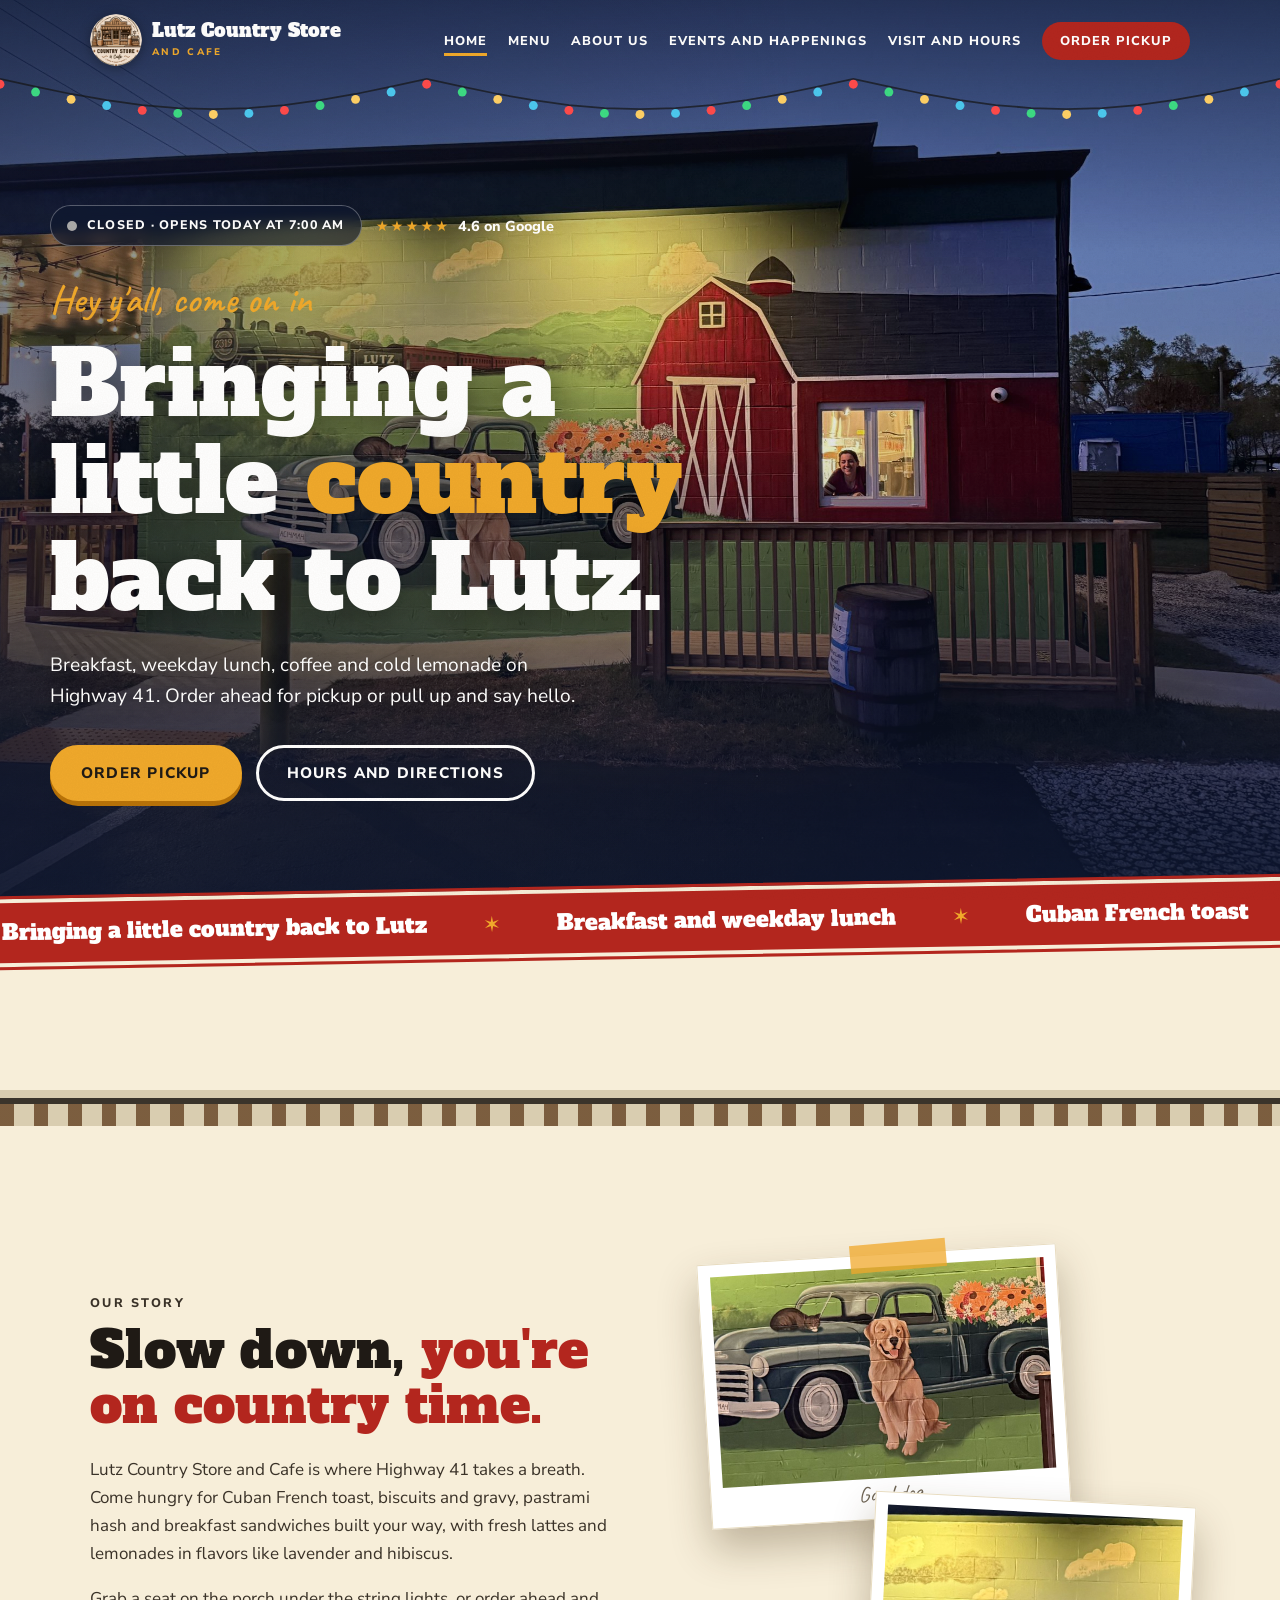
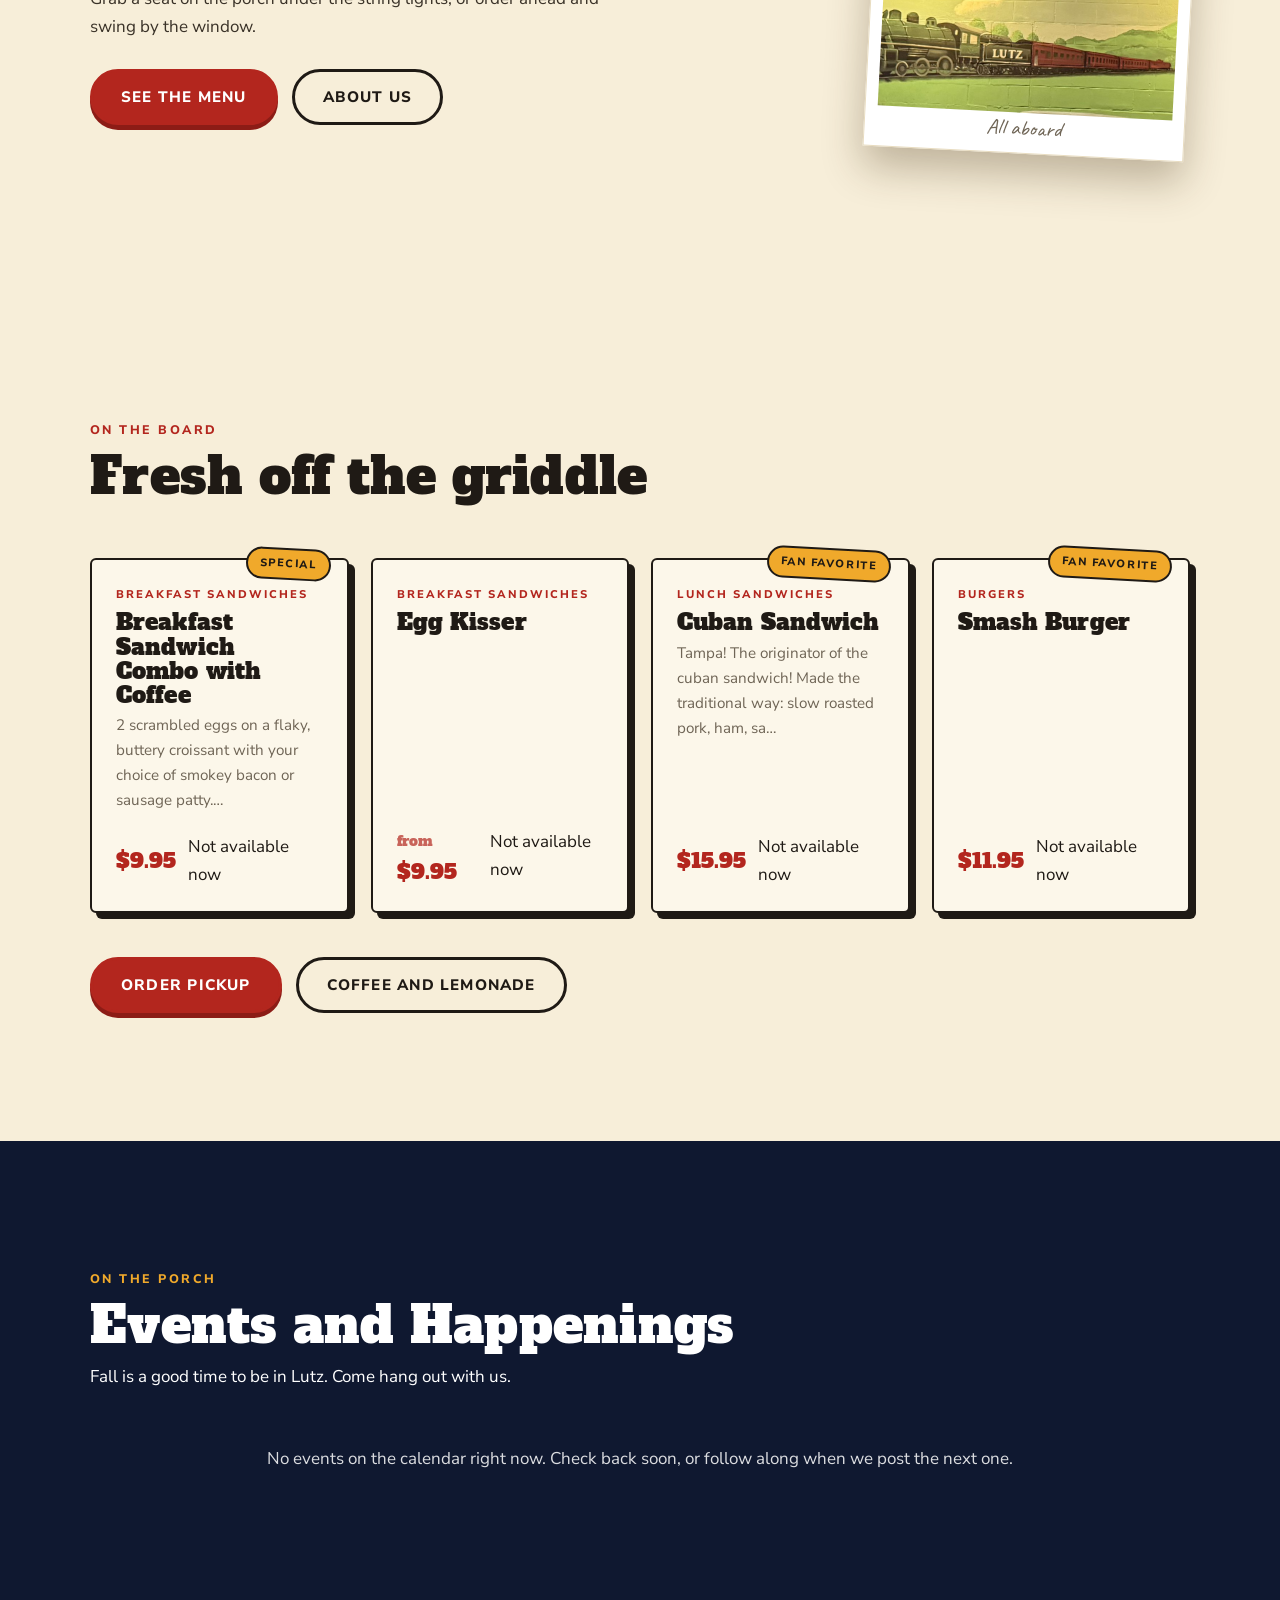
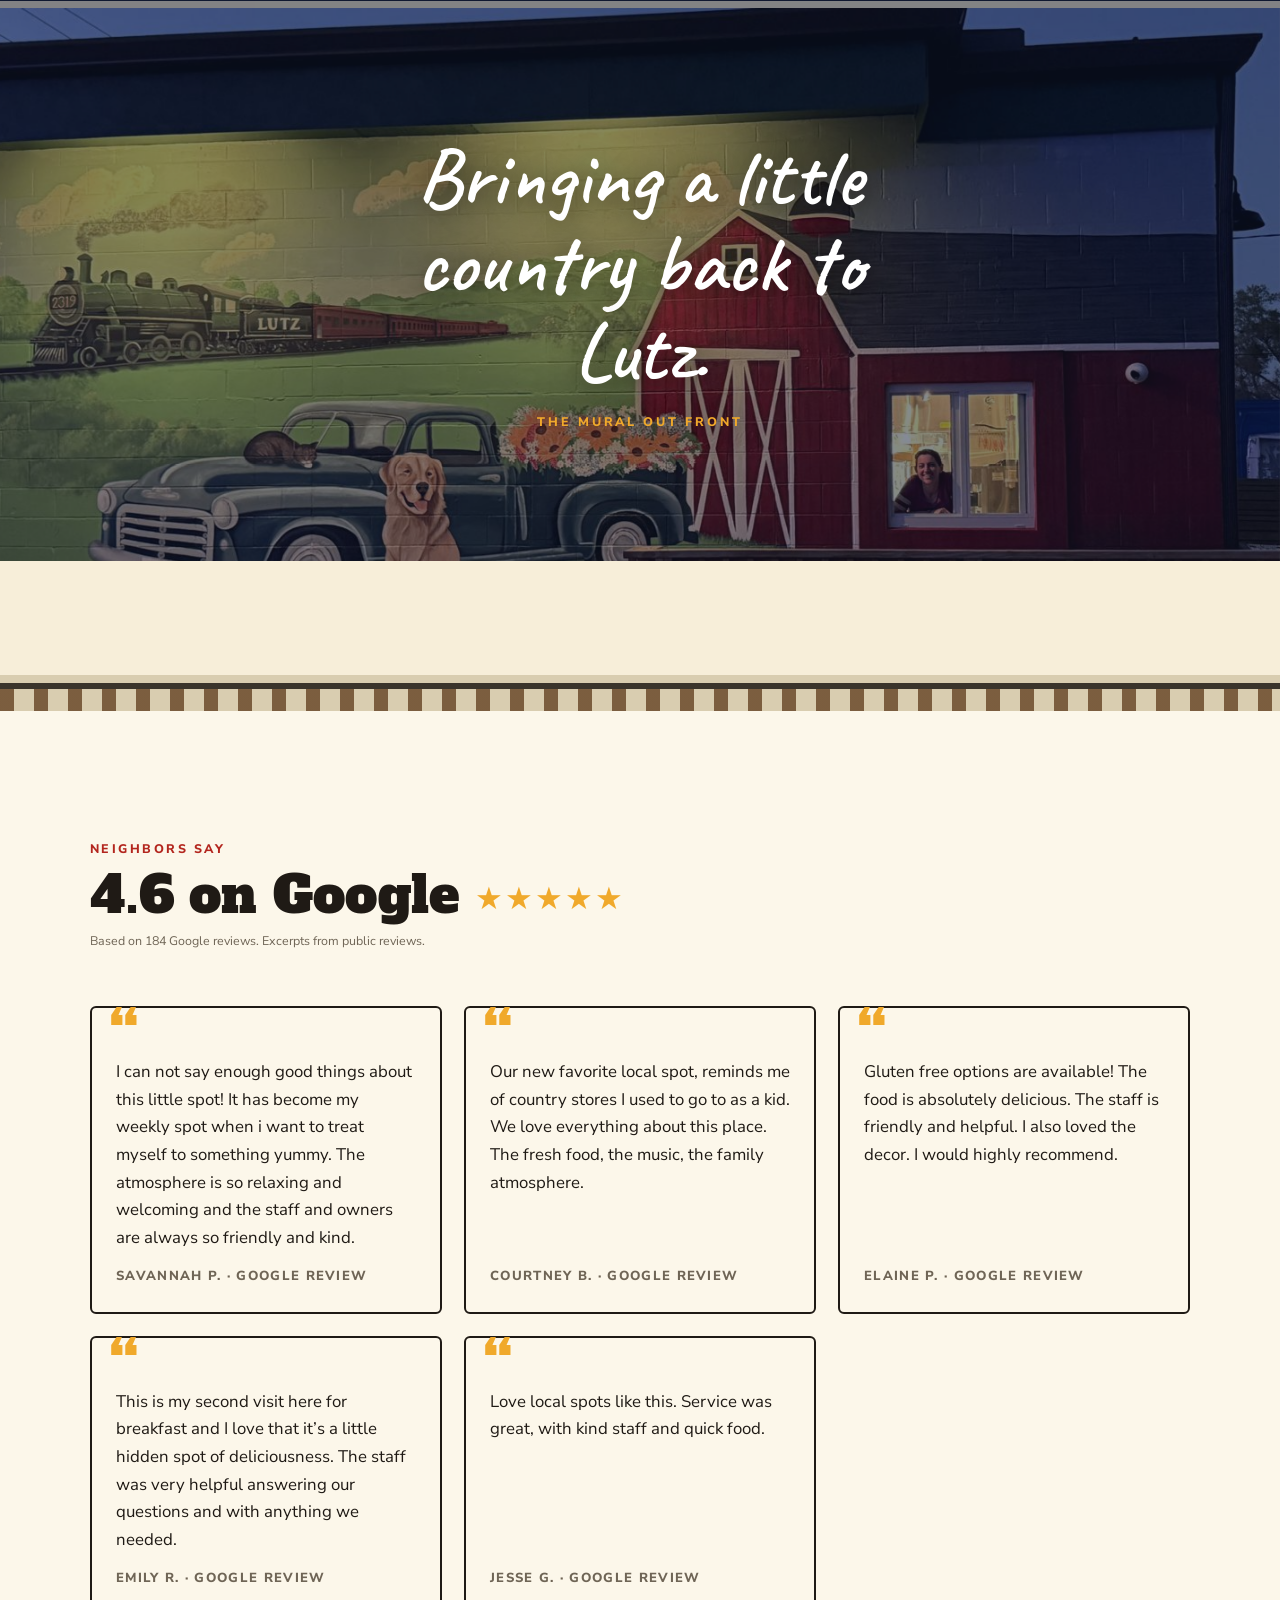
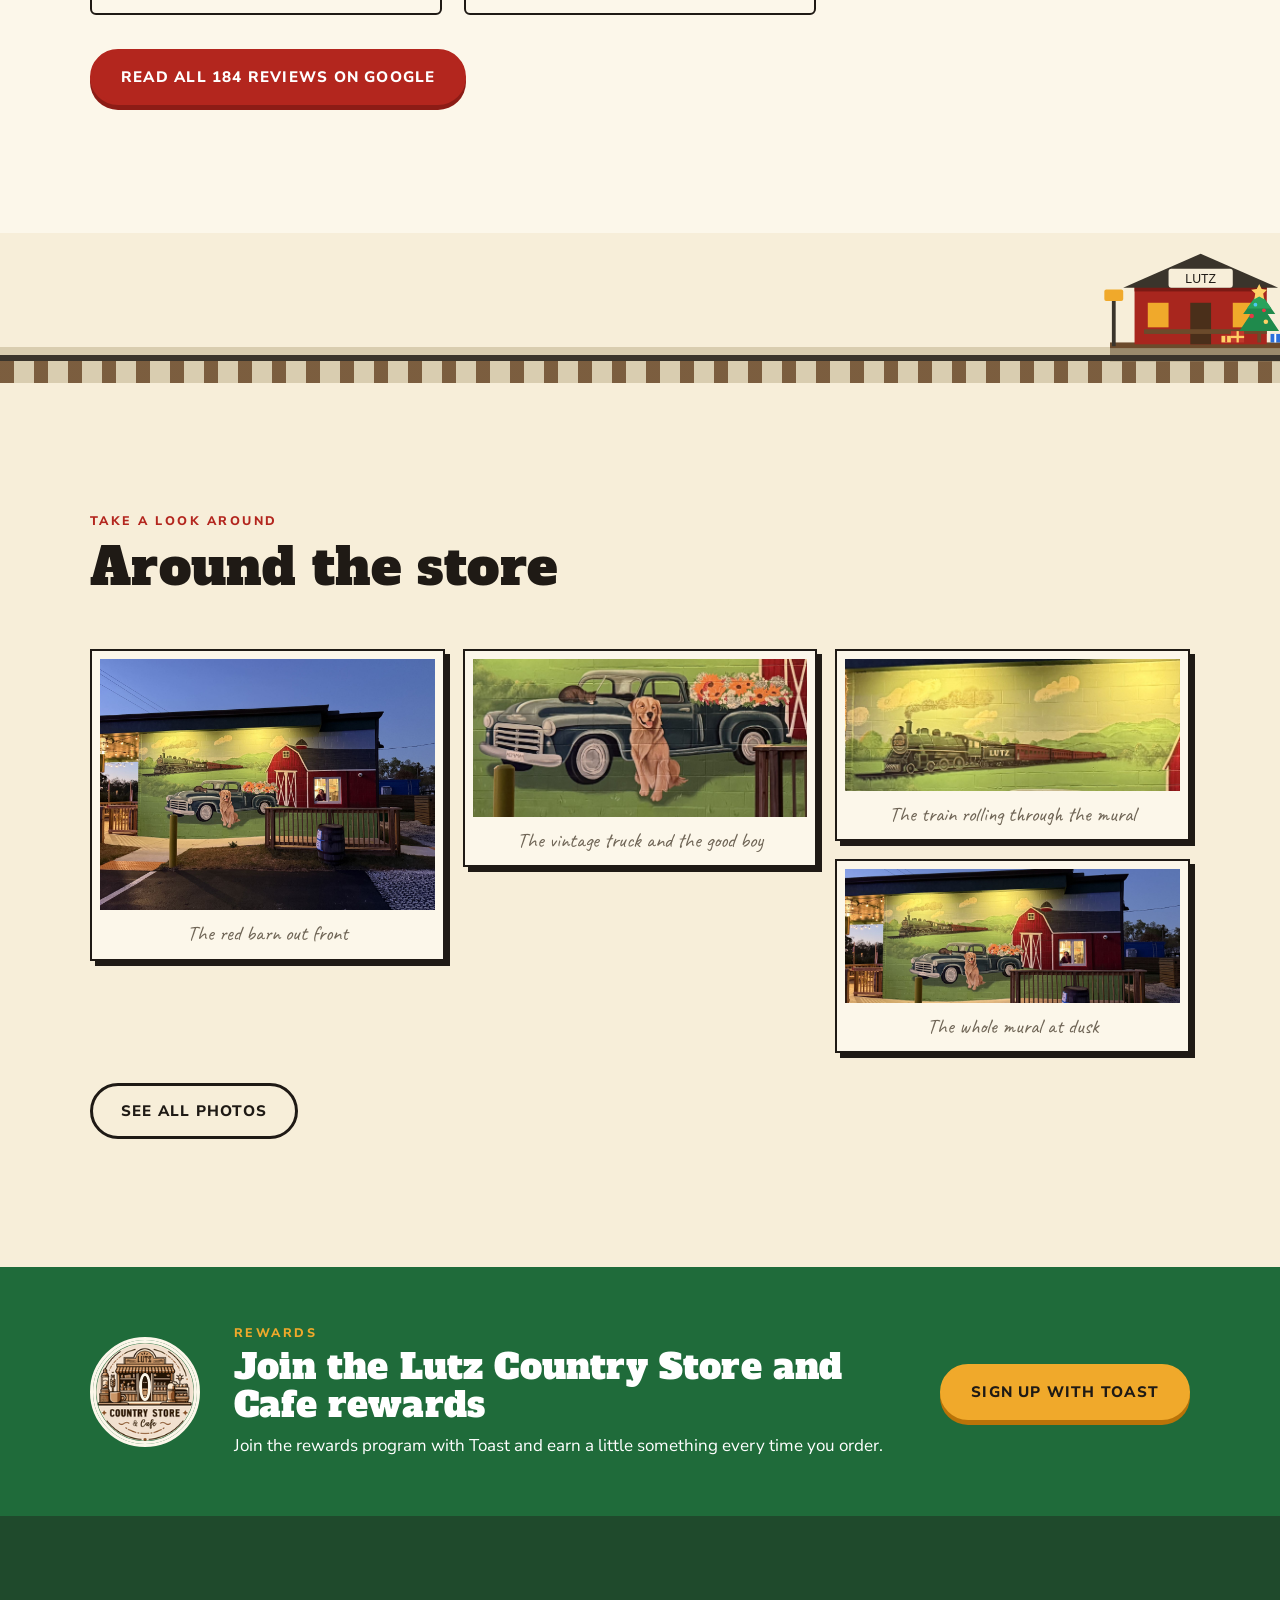
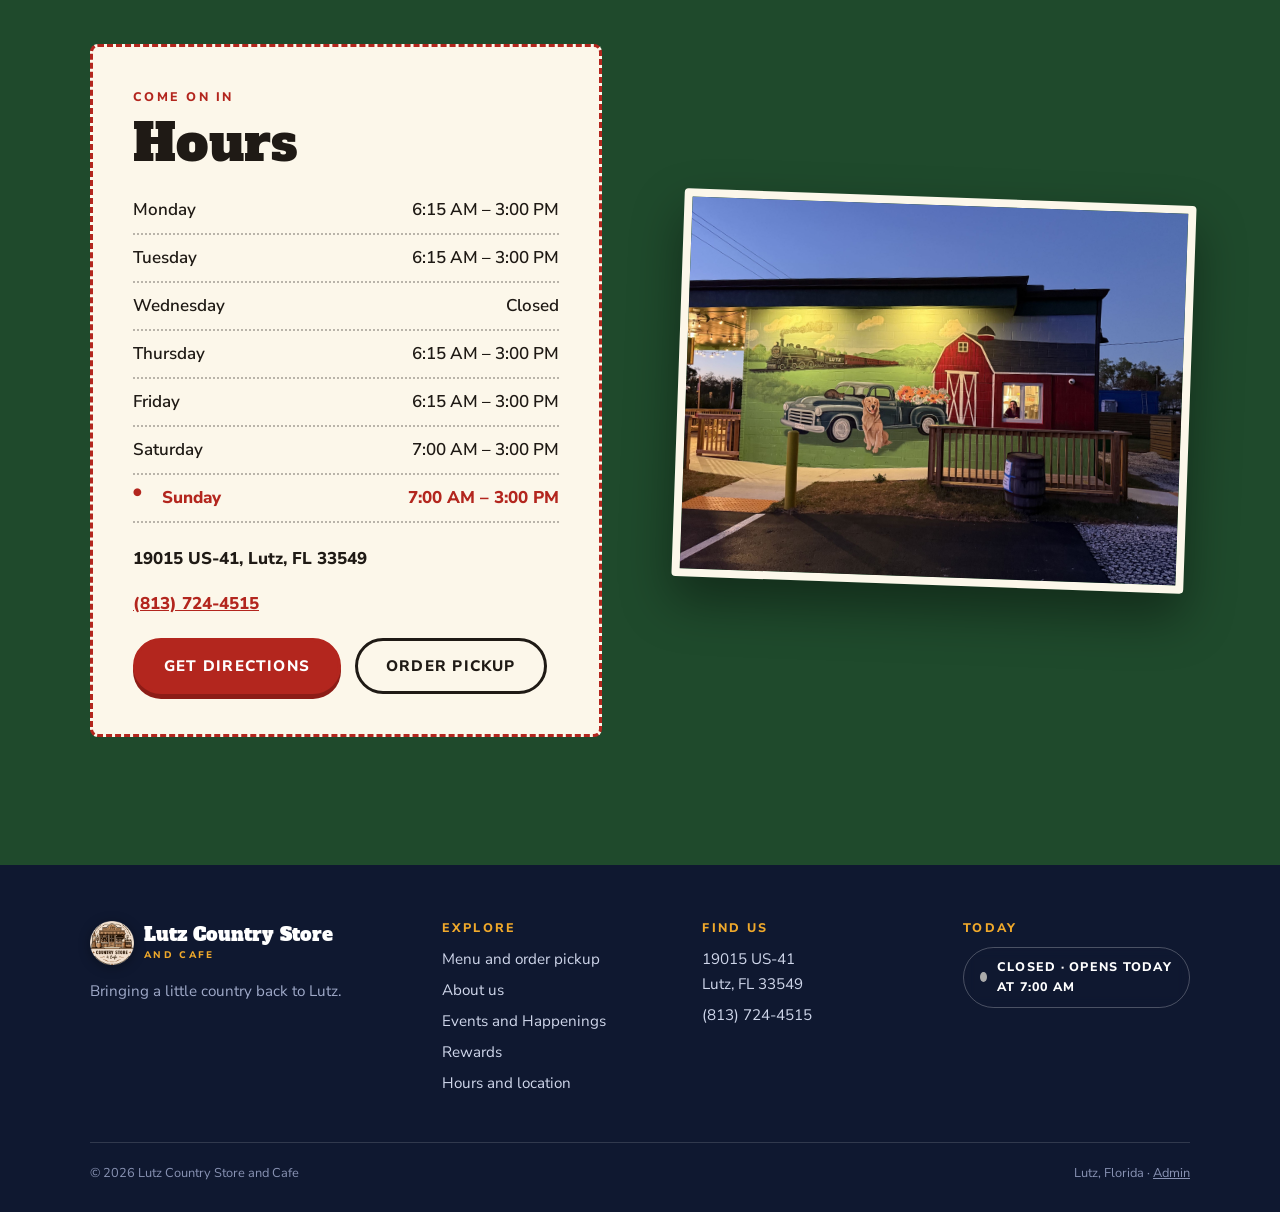
==== commit e46ed90c: "Order buttons link to Toast online ordering; retire demo cart and checkout Co-Authored-By: Claude So" ====
--- a/index.html
+++ b/index.html
@@ -1,15 +1,15 @@
 <!doctype html>
-<html lang="en"><head><meta charset="utf-8"><meta name="robots" content="noindex,nofollow"><meta name="viewport" content="width=device-width,initial-scale=1">
+<html lang="en"><head><meta name="robots" content="noindex,nofollow"><meta charset="utf-8"><meta name="viewport" content="width=device-width,initial-scale=1">
 <title>Lutz Country Store and Cafe | Breakfast, Coffee and Pickup in Lutz, FL</title><meta name="description" content="Bringing a little country back to Lutz. Breakfast sandwiches, Cuban French toast, biscuits and gravy, lattes and lemonades. Order pickup online.">
 <meta property="og:title" content="Lutz Country Store and Cafe | Breakfast, Coffee and Pickup in Lutz, FL"><meta property="og:description" content="Bringing a little country back to Lutz. Breakfast sandwiches, Cuban French toast, biscuits and gravy, lattes and lemonades. Order pickup online."><meta property="og:image" content="img/hero.jpg">
 <meta name="theme-color" content="#b3261e"><link rel="icon" href="img/favicon.png" type="image/png">
 <link rel="preconnect" href="https://fonts.googleapis.com"><link rel="preconnect" href="https://fonts.gstatic.com" crossorigin>
 <link href="https://fonts.googleapis.com/css2?family=Alfa+Slab+One&family=Caveat:wght@600&family=Nunito+Sans:wght@400;600;700;800&display=swap" rel="stylesheet">
-<link rel="stylesheet" href="css/style.css?v=24"></head>
+<link rel="stylesheet" href="css/style.css?v=27"></head>
 <body><a class="skip" href="#main">Skip to content</a>
 <header class="site-header"><div class="wrap">
 <a class="brand" href="index.html" aria-label="Lutz Country Store and Cafe, home"><span class="logo-anim " style="--la:52px"><img src="img/logo-sm.png" alt="" width="52" height="52"><span class="la-in"></span><img class="la-door" src="img/logo-door.png" alt=""><span class="la-halo"></span><span class="la-bulb"></span></span><span>Lutz Country Store<small>and Cafe</small></span></a>
-<ul class="nav"><li><a href="index.html" aria-current="page">Home</a></li><li><a href="menu.html">Menu</a></li><li><a href="about.html">About Us</a></li><li><a href="index.html#events">Events and Happenings</a></li><li><a href="visit.html">Visit and Hours</a></li><li><a class="cta" href="menu.html">Order pickup</a></li></ul>
+<ul class="nav"><li><a href="index.html" aria-current="page">Home</a></li><li><a href="menu.html">Menu</a></li><li><a href="about.html">About Us</a></li><li><a href="index.html#events">Events and Happenings</a></li><li><a href="visit.html">Visit and Hours</a></li><li><a class="cta" href="https://order.toasttab.com/online/lutz-country-store-19015-us-41" target="_blank" rel="noopener" data-order>Order pickup</a></li></ul>
 <button class="burger" aria-label="Menu" aria-expanded="false"><span></span><span></span><span></span></button>
 </div></header>
 <main id="main">
@@ -21,7 +21,7 @@
 <span class="hand rv d1">Hey y'all, come on in</span>
 <h1 class="rv d1">Bringing a little <em>country</em> back to Lutz.</h1>
 <p class="lead rv d2">Breakfast, weekday lunch, coffee and cold lemonade on Highway 41. Order ahead for pickup or pull up and say hello.</p>
-<div class="hero-cta rv d3"><a class="btn sun" href="menu.html">Order pickup</a><a class="btn ghost" href="visit.html">Hours and directions</a></div>
+<div class="hero-cta rv d3"><a class="btn sun" href="https://order.toasttab.com/online/lutz-country-store-19015-us-41" target="_blank" rel="noopener" data-order>Order pickup</a><a class="btn ghost" href="visit.html">Hours and directions</a></div>
 </div></section>
 
 <div class="marquee" aria-hidden="true"><div class="marquee-track"><span>Bringing a little country back to Lutz</span><span>Breakfast and weekday lunch</span><span>Cuban French toast</span><span>Lavender lemonade</span><span>Bringing a little country back to Lutz</span><span>Breakfast and weekday lunch</span><span>Cuban French toast</span><span>Lavender lemonade</span><span>Bringing a little country back to Lutz</span><span>Breakfast and weekday lunch</span><span>Cuban French toast</span><span>Lavender lemonade</span><span>Bringing a little country back to Lutz</span><span>Breakfast and weekday lunch</span><span>Cuban French toast</span><span>Lavender lemonade</span></div></div>
@@ -55,7 +55,7 @@
 <section class="sec" style="background:var(--cream)"><div class="wrap">
 <div class="sec-head rv"><p class="eyebrow">On the board</p><h2>Fresh off the griddle</h2></div>
 <div class="pop" data-featured></div>
-<div class="hero-cta rv" style="margin-top:44px"><a class="btn" href="menu.html">Order pickup</a><a class="btn ghost" href="menu.html#c-coffee">Coffee and lemonade</a></div>
+<div class="hero-cta rv" style="margin-top:44px"><a class="btn" href="https://order.toasttab.com/online/lutz-country-store-19015-us-41" target="_blank" rel="noopener" data-order>Order pickup</a><a class="btn ghost" href="menu.html#c-coffee">Coffee and lemonade</a></div>
 </div></section>
 
 <section class="sec events" id="events"><div class="wrap">
@@ -125,7 +125,7 @@
 <div class="ticket rv"><p class="eyebrow" style="color:var(--barn)">Come on in</p><h2 style="margin:8px 0 0">Hours</h2>
 <ul class="hours"></ul>
 <p style="font-weight:800">19015 US-41, Lutz, FL 33549</p><p><a href="tel:8137244515" style="font-weight:800;color:var(--barn)">(813) 724-4515</a></p>
-<div class="hero-cta" style="margin-top:20px"><a class="btn" href="https://www.google.com/maps?q=19015%20US-41%2C%20Lutz%2C%20FL%2033549" target="_blank" rel="noopener">Get directions</a><a class="btn ghost" href="menu.html">Order pickup</a></div></div>
+<div class="hero-cta" style="margin-top:20px"><a class="btn" href="https://www.google.com/maps?q=19015%20US-41%2C%20Lutz%2C%20FL%2033549" target="_blank" rel="noopener">Get directions</a><a class="btn ghost" href="https://order.toasttab.com/online/lutz-country-store-19015-us-41" target="_blank" rel="noopener" data-order>Order pickup</a></div></div>
 <div class="photo rv d1"><img src="img/hero.jpg" alt="The Lutz Country Store building at dusk with a barn mural and string lights" loading="lazy"></div>
 </div></section>
 </main>
@@ -135,4 +135,4 @@
 <div><h3>Find us</h3><ul><li><a href="https://www.google.com/maps?q=19015%20US-41%2C%20Lutz%2C%20FL%2033549" target="_blank" rel="noopener">19015 US-41<br>Lutz, FL 33549</a></li><li><a href="tel:8137244515">(813) 724-4515</a></li></ul></div>
 <div><h3>Today</h3><ul><li><span class="open-badge" style="margin:0;background:transparent;border-color:rgba(255,255,255,.25)"><span class="dot"></span><span class="txt">Checking hours…</span></span></li></ul></div>
 </div><div class="copy"><span>© 2026 Lutz Country Store and Cafe</span><span>Lutz, Florida · <a href="admin.html" rel="nofollow">Admin</a></span></div></div></footer>
-<script src="js/store.js?v=24"></script><script src="js/shop.js?v=24"></script><script src="js/main.js?v=24"></script></body></html>+<script src="js/store.js?v=27"></script><script src="js/shop.js?v=27"></script><script src="js/main.js?v=27"></script></body></html>
--- a/css/style.css
+++ b/css/style.css
@@ -407,3 +407,13 @@
 html[data-theme=july4] .lights circle:nth-of-type(3n+1){fill:#ff4b4b}html[data-theme=july4] .lights circle:nth-of-type(3n+2){fill:#fff}html[data-theme=july4] .lights circle:nth-of-type(3n){fill:#5b8def}
 html[data-theme=valentines] .lights circle:nth-of-type(2n){fill:#ff6b95}html[data-theme=valentines] .lights circle:nth-of-type(2n+1){fill:#ffd1dc}
 html[data-theme=newyear] .loyalty{background:#1b2347}html[data-theme=july4] .loyalty{background:#1d3a8a}html[data-theme=valentines] .loyalty{background:#b3205a}
+
+/* station train: same speed as the other trains, it just stops at the station */
+.rail.stop{--stop:calc(100vw - var(--st) + 15px)}
+.rail.stop .train{transform:translateX(min(calc(var(--p,0)*(100vw + 100%) - 100%),calc(var(--stop) - 100%)))}
+.rail.stop .station{right:auto;left:calc(var(--stop) - 15px)}
+@media (max-width:700px){.rail.stop .train{width:min(520px,92vw)}}
+@media (prefers-reduced-motion:reduce){.rail.stop .train{transform:translateX(calc(var(--stop) - 100%))}}
+
+.order-banner{display:flex;gap:16px;align-items:center;justify-content:space-between;flex-wrap:wrap;background:var(--cream,#fff6e2);border:2px solid var(--ink,#2b2118);border-radius:12px;padding:14px 18px;margin-bottom:22px}.order-banner p{margin:0;flex:1 1 260px}
+a.addb{display:inline-flex;align-items:center;justify-content:center;text-decoration:none}
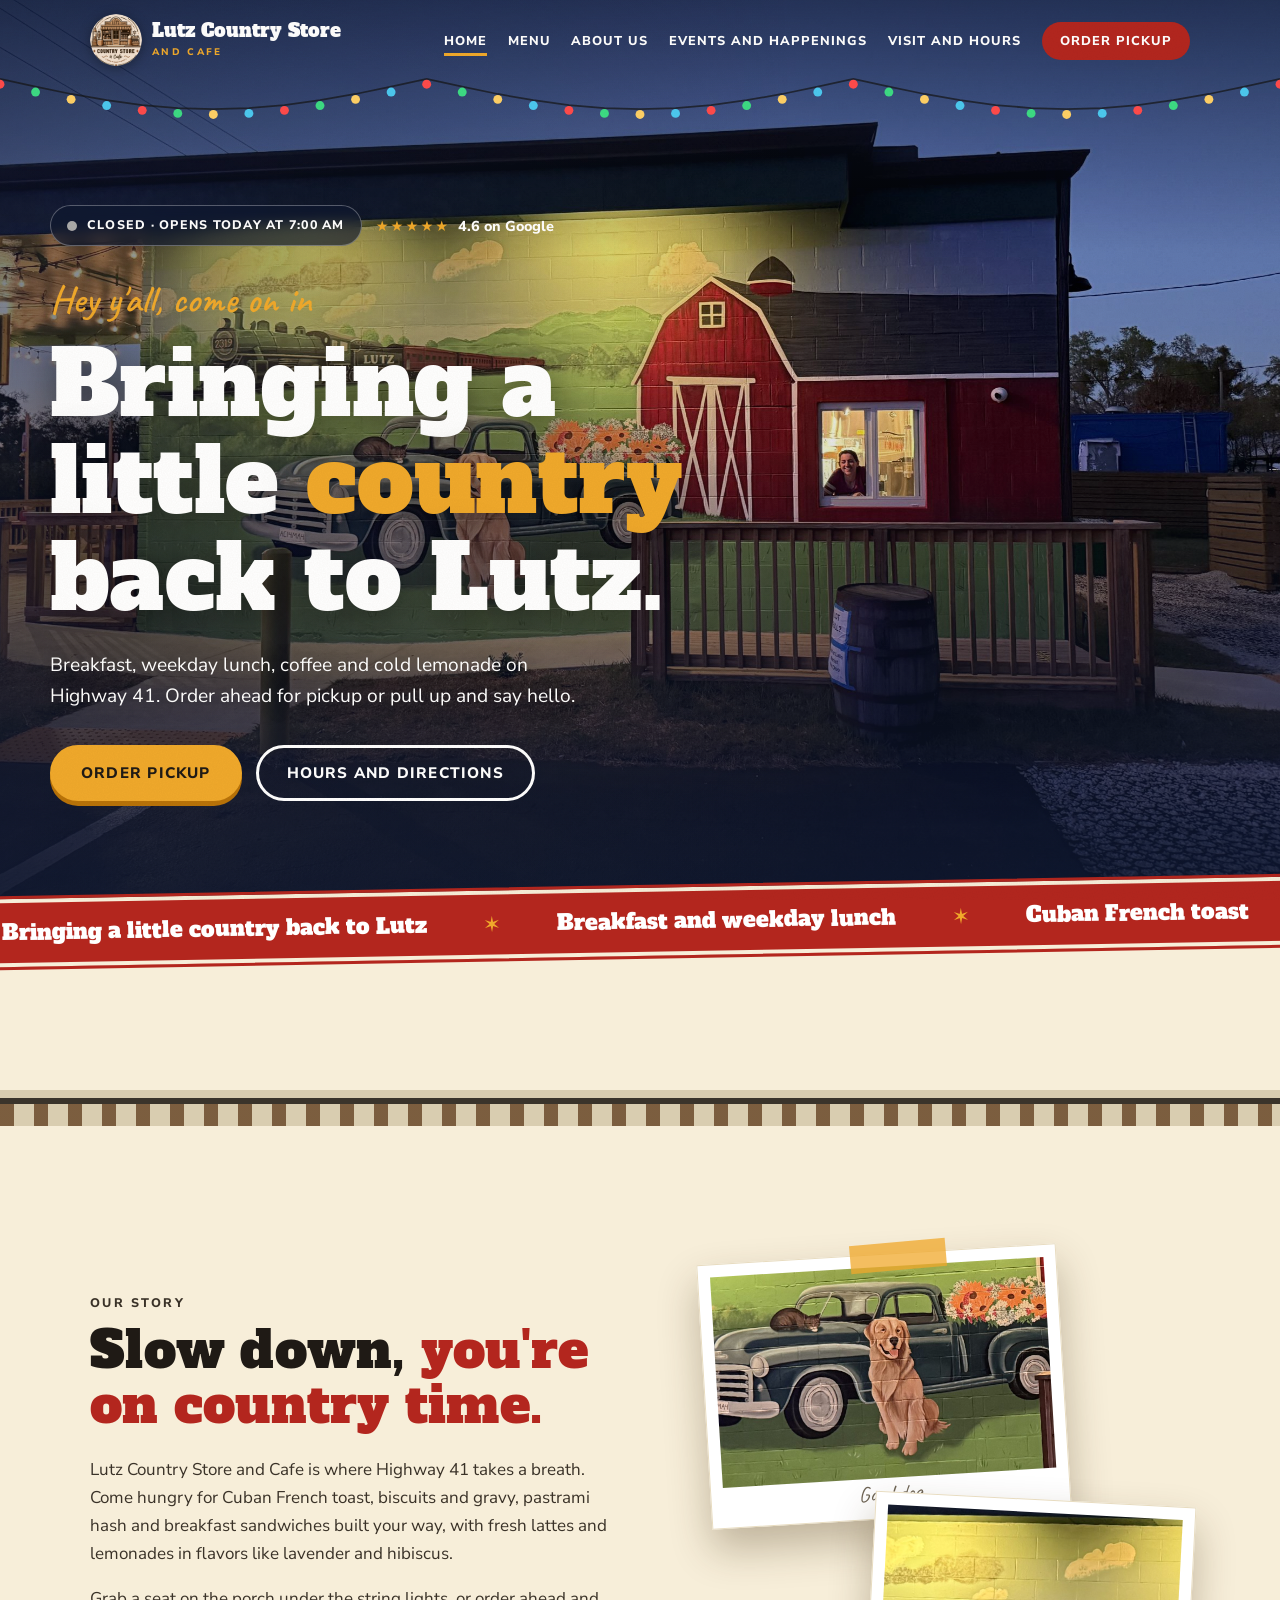
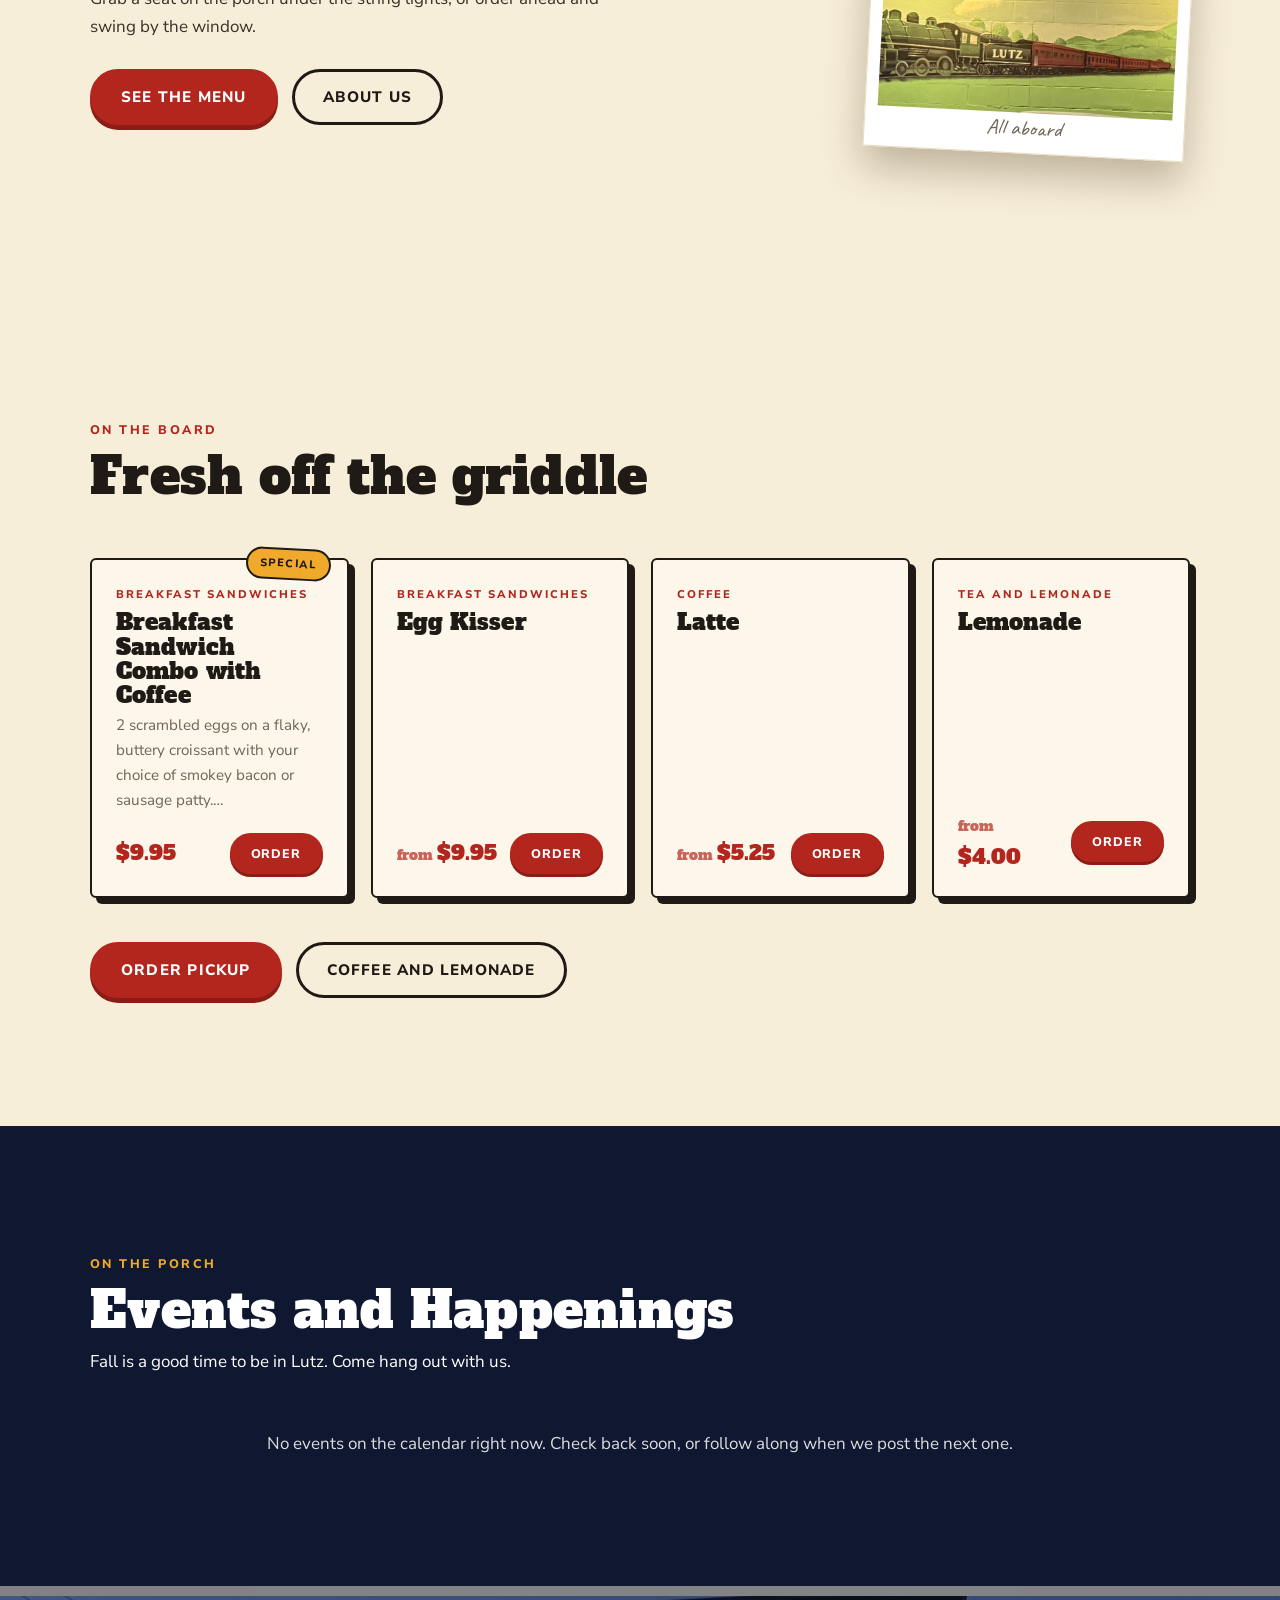
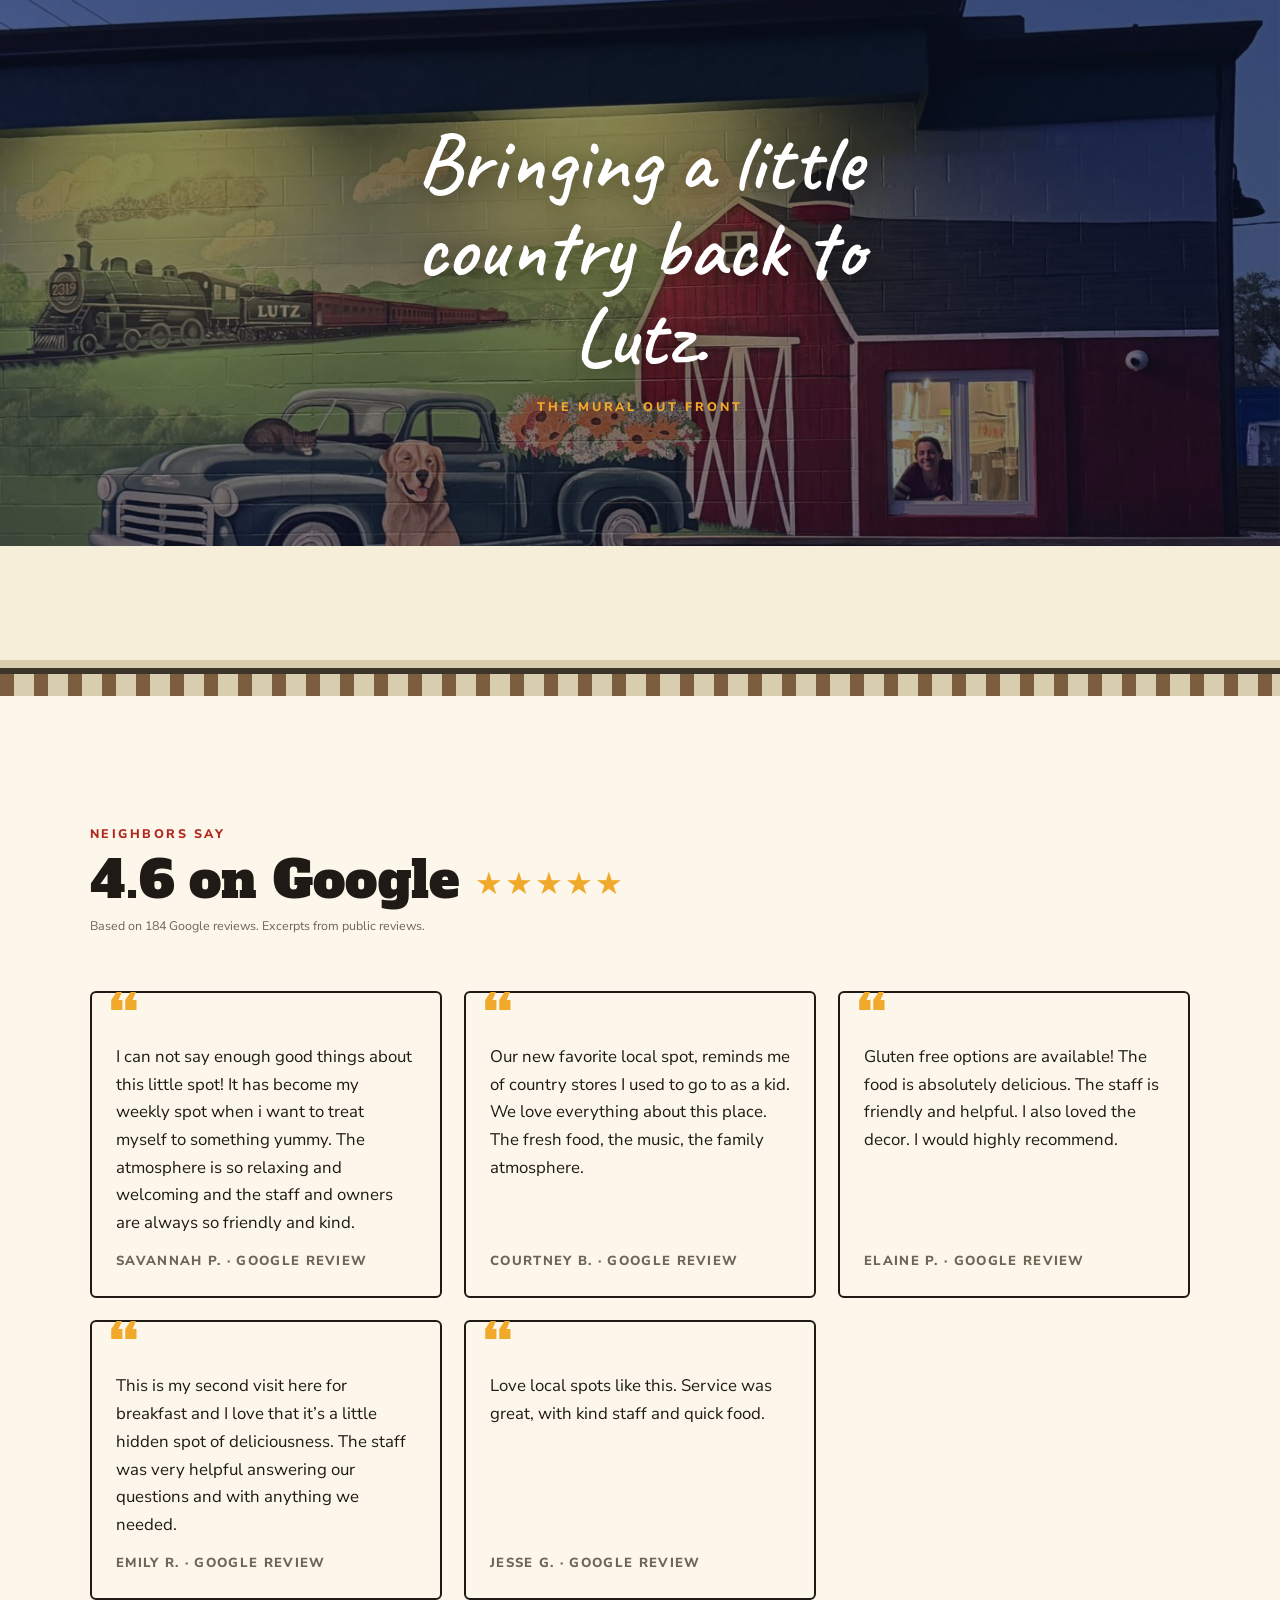
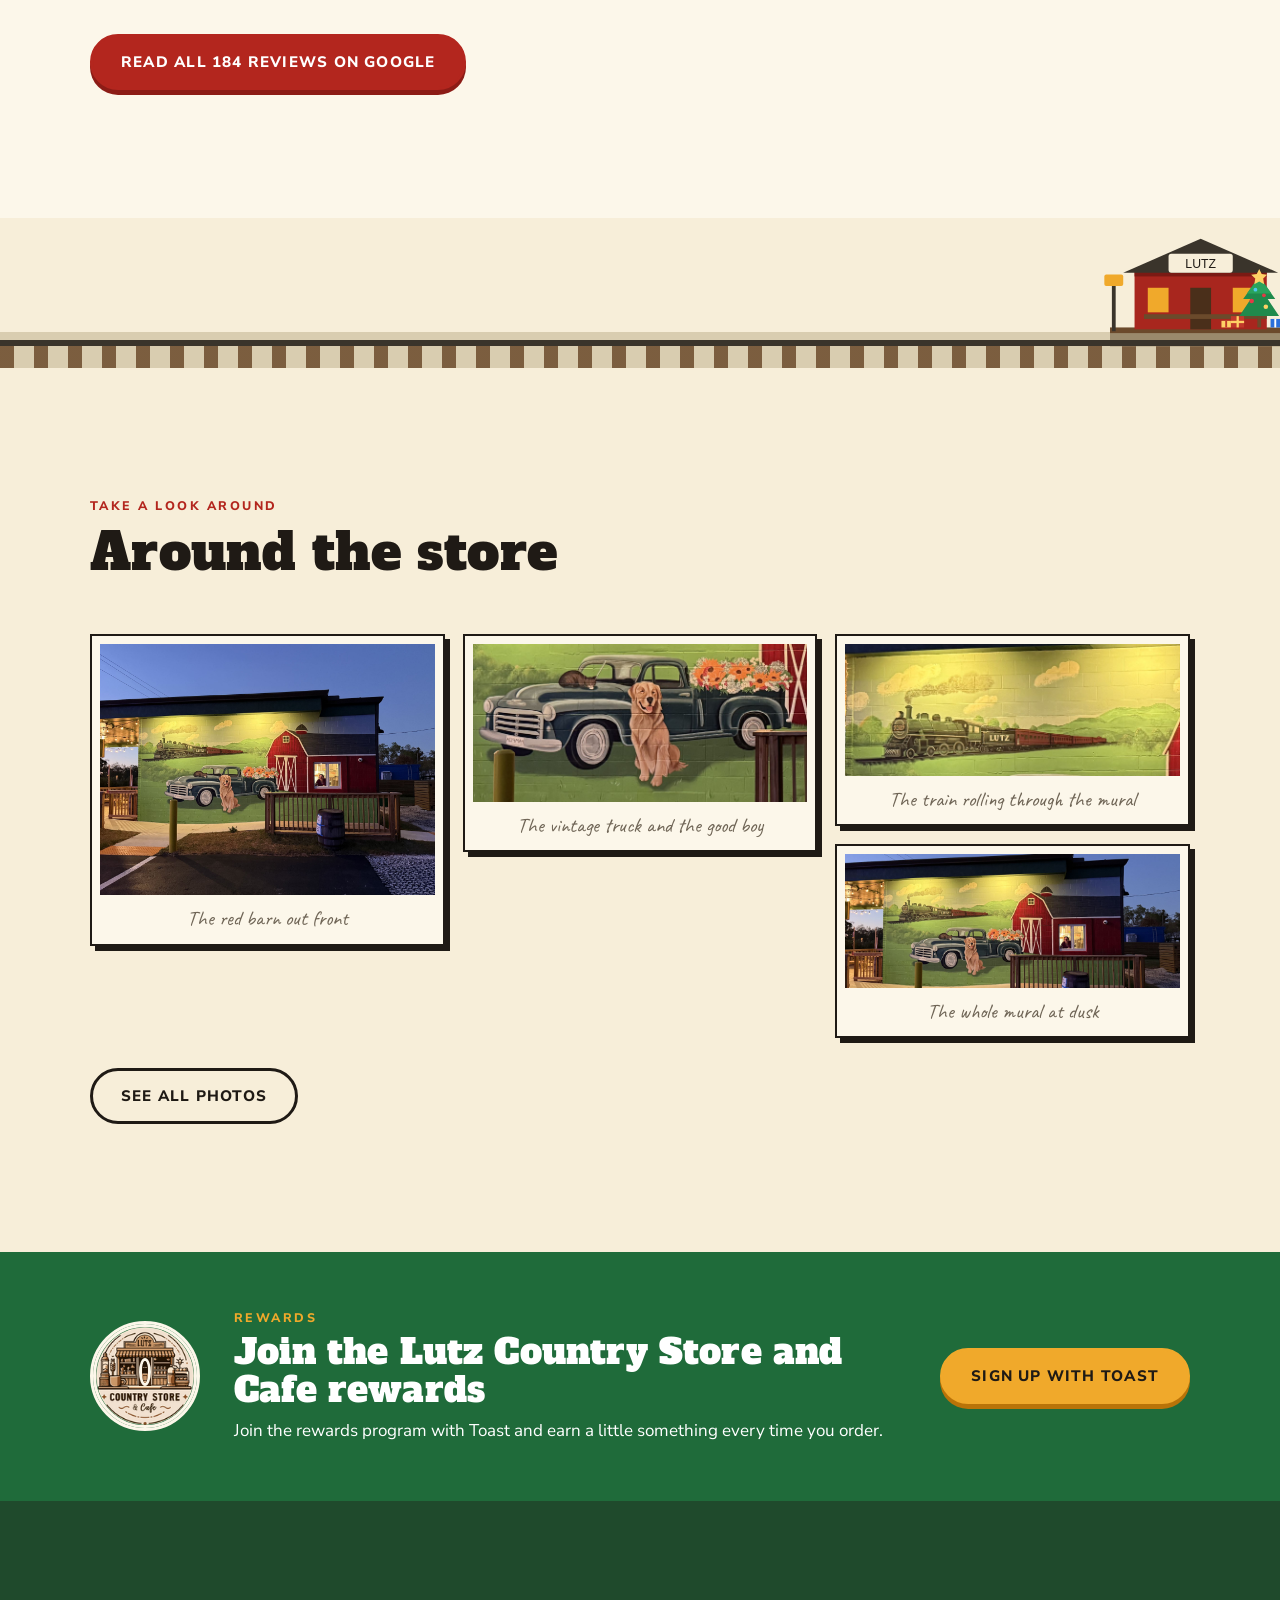
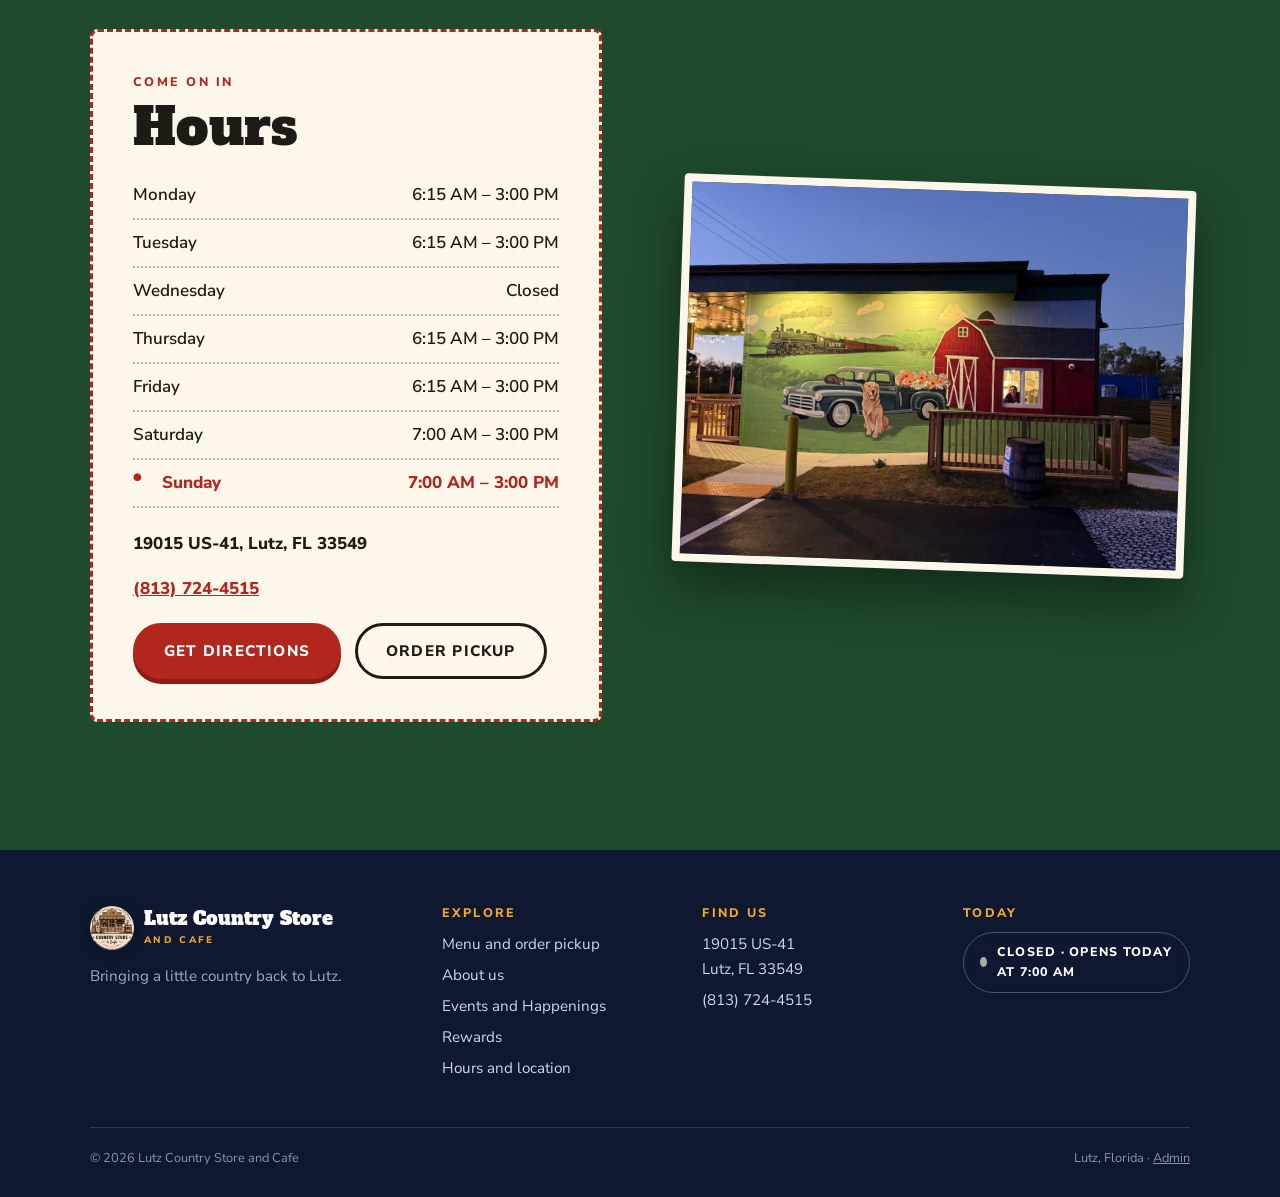
==== commit 7f1d28b5: "Menu shows only what is served at the current time; featured dishes link to Toast Co-Authored-By: Cl" ====
--- a/index.html
+++ b/index.html
@@ -5,7 +5,7 @@
 <meta name="theme-color" content="#b3261e"><link rel="icon" href="img/favicon.png" type="image/png">
 <link rel="preconnect" href="https://fonts.googleapis.com"><link rel="preconnect" href="https://fonts.gstatic.com" crossorigin>
 <link href="https://fonts.googleapis.com/css2?family=Alfa+Slab+One&family=Caveat:wght@600&family=Nunito+Sans:wght@400;600;700;800&display=swap" rel="stylesheet">
-<link rel="stylesheet" href="css/style.css?v=27"></head>
+<link rel="stylesheet" href="css/style.css?v=28"></head>
 <body><a class="skip" href="#main">Skip to content</a>
 <header class="site-header"><div class="wrap">
 <a class="brand" href="index.html" aria-label="Lutz Country Store and Cafe, home"><span class="logo-anim " style="--la:52px"><img src="img/logo-sm.png" alt="" width="52" height="52"><span class="la-in"></span><img class="la-door" src="img/logo-door.png" alt=""><span class="la-halo"></span><span class="la-bulb"></span></span><span>Lutz Country Store<small>and Cafe</small></span></a>
@@ -135,4 +135,4 @@
 <div><h3>Find us</h3><ul><li><a href="https://www.google.com/maps?q=19015%20US-41%2C%20Lutz%2C%20FL%2033549" target="_blank" rel="noopener">19015 US-41<br>Lutz, FL 33549</a></li><li><a href="tel:8137244515">(813) 724-4515</a></li></ul></div>
 <div><h3>Today</h3><ul><li><span class="open-badge" style="margin:0;background:transparent;border-color:rgba(255,255,255,.25)"><span class="dot"></span><span class="txt">Checking hours…</span></span></li></ul></div>
 </div><div class="copy"><span>© 2026 Lutz Country Store and Cafe</span><span>Lutz, Florida · <a href="admin.html" rel="nofollow">Admin</a></span></div></div></footer>
-<script src="js/store.js?v=27"></script><script src="js/shop.js?v=27"></script><script src="js/main.js?v=27"></script></body></html>+<script src="js/store.js?v=28"></script><script src="js/shop.js?v=28"></script><script src="js/main.js?v=28"></script></body></html>
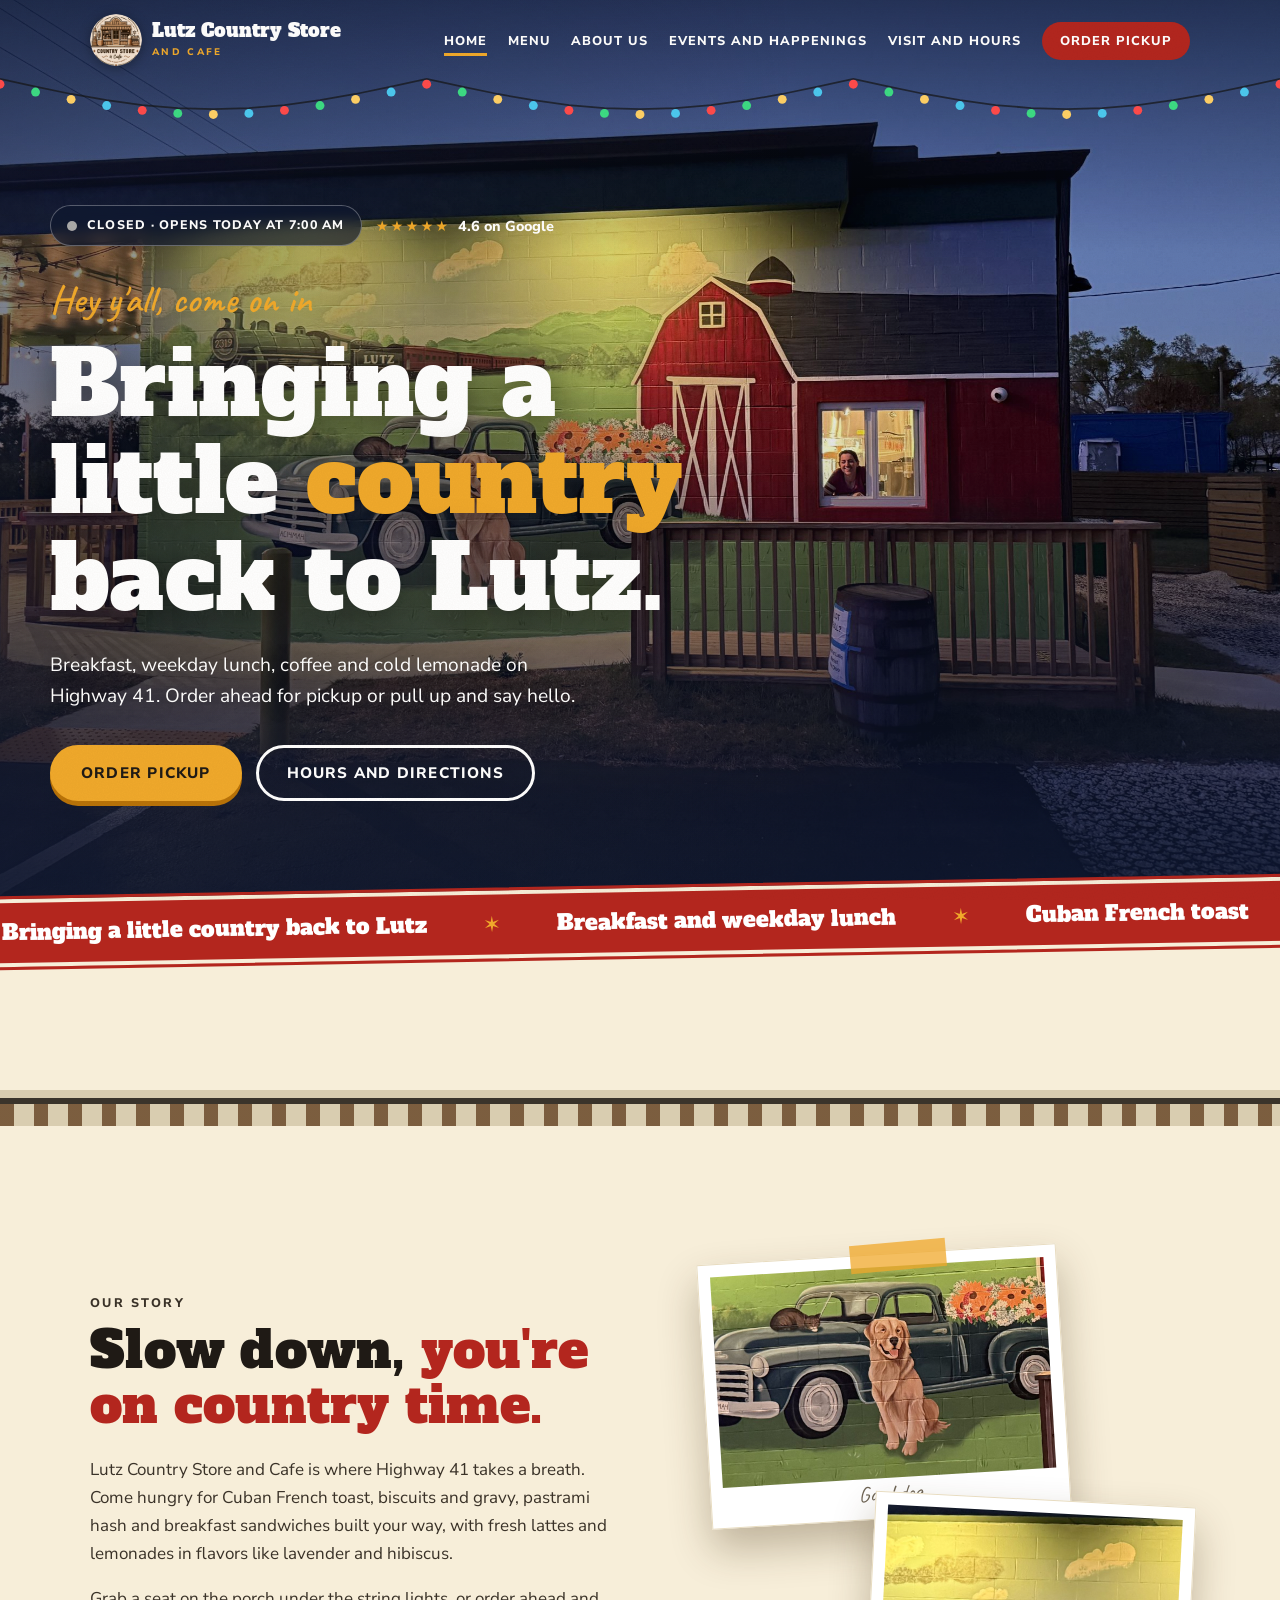
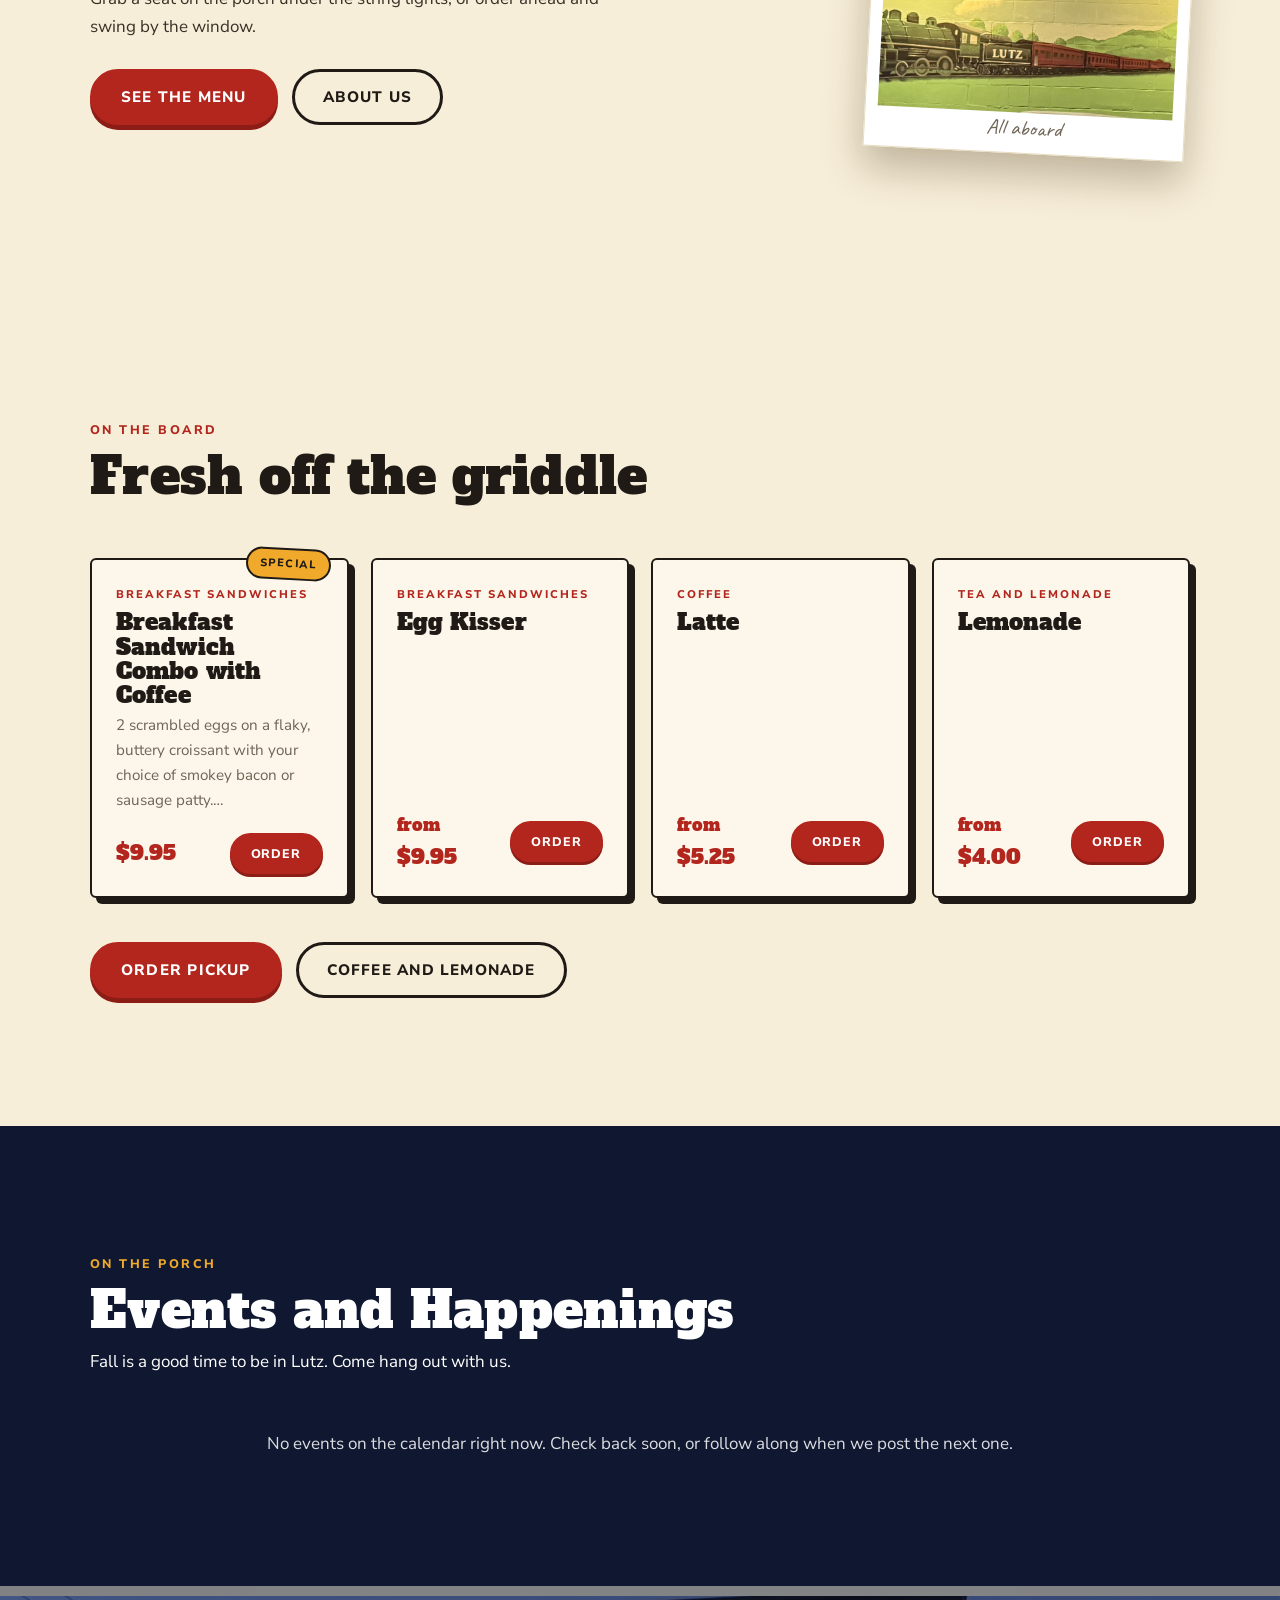
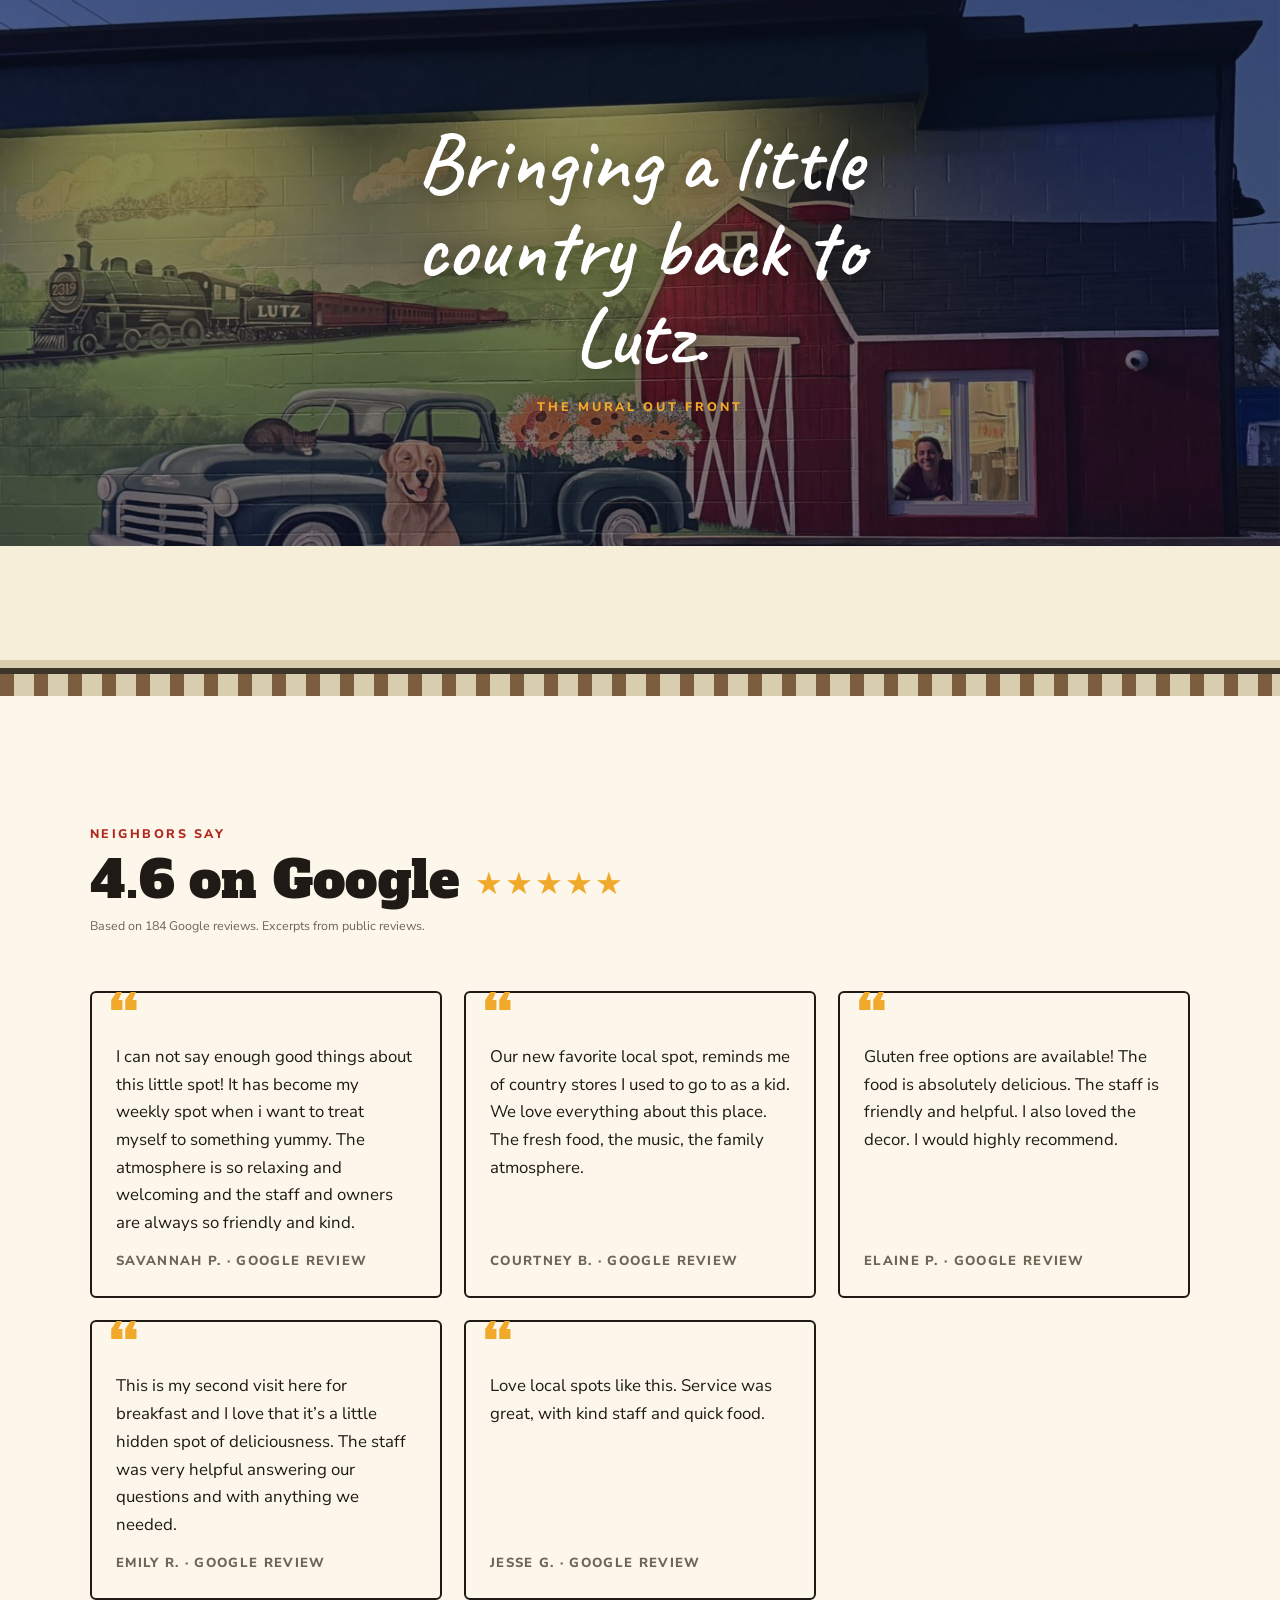
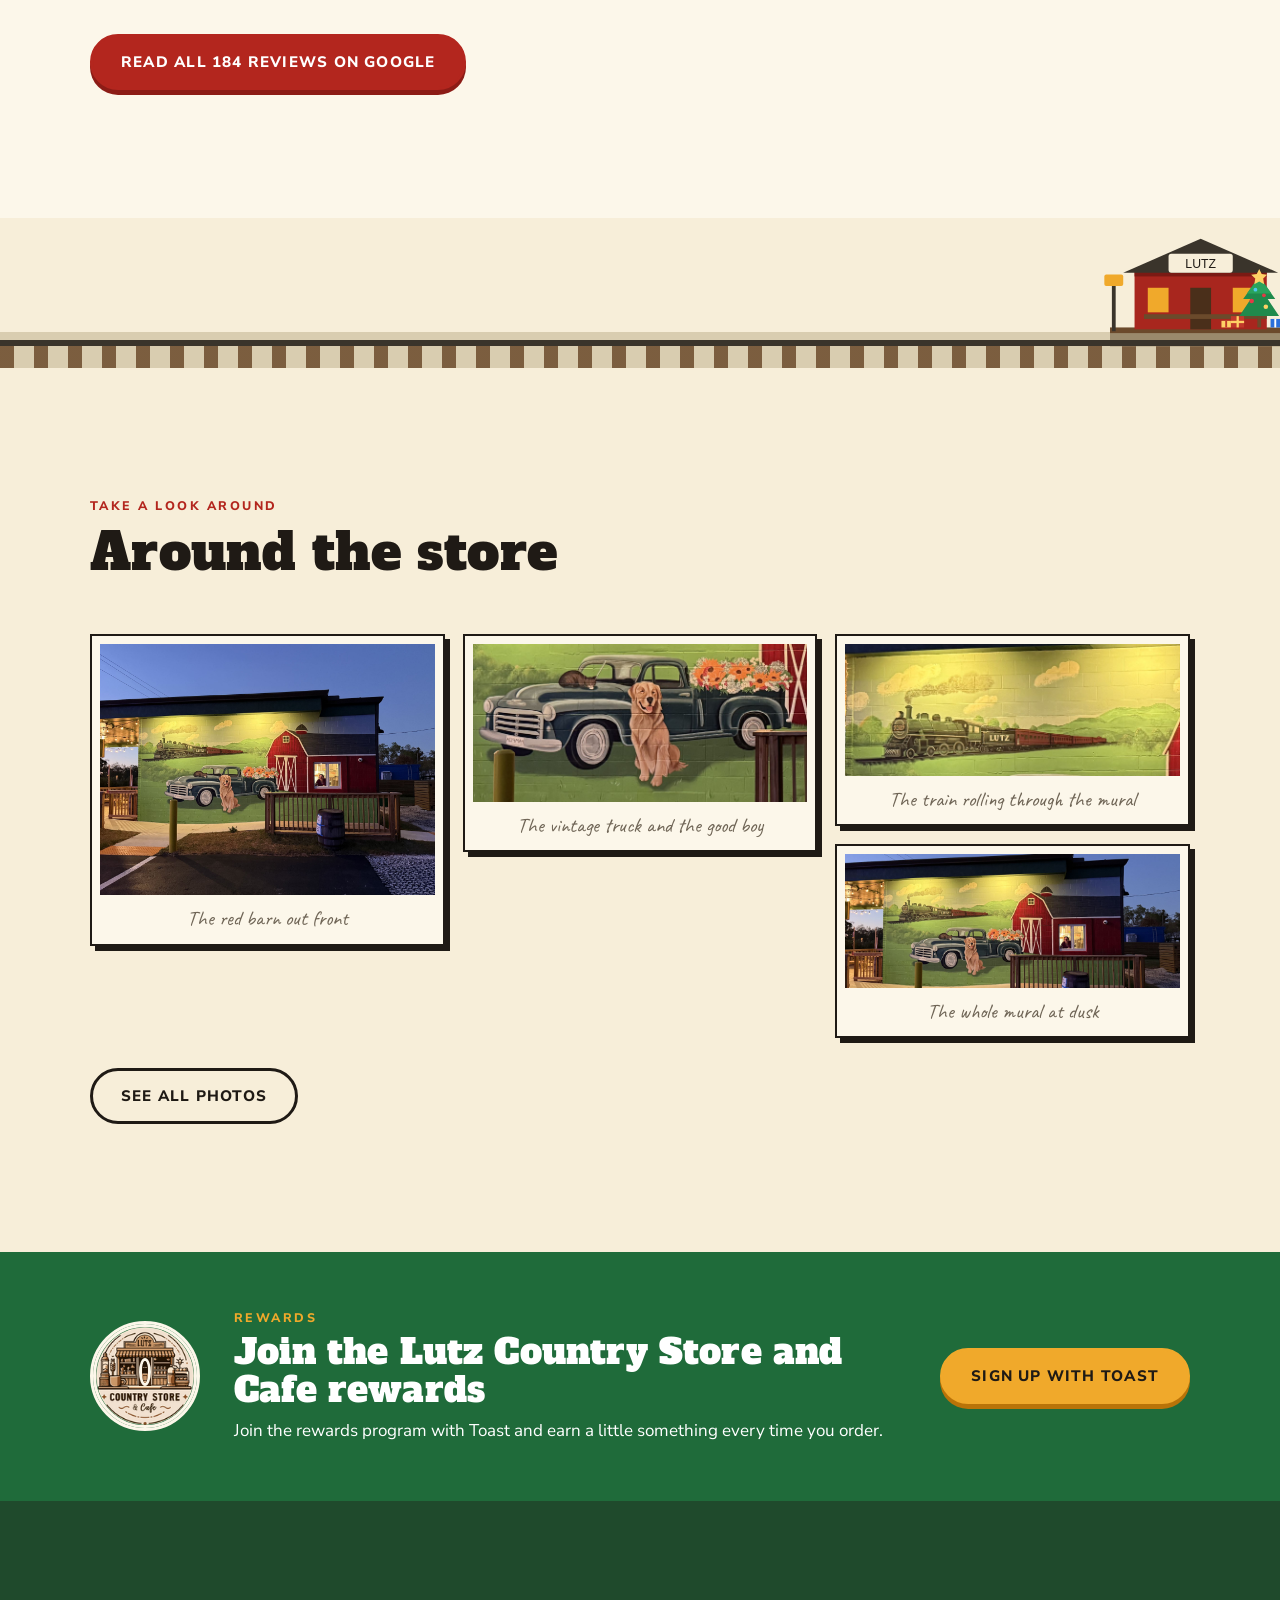
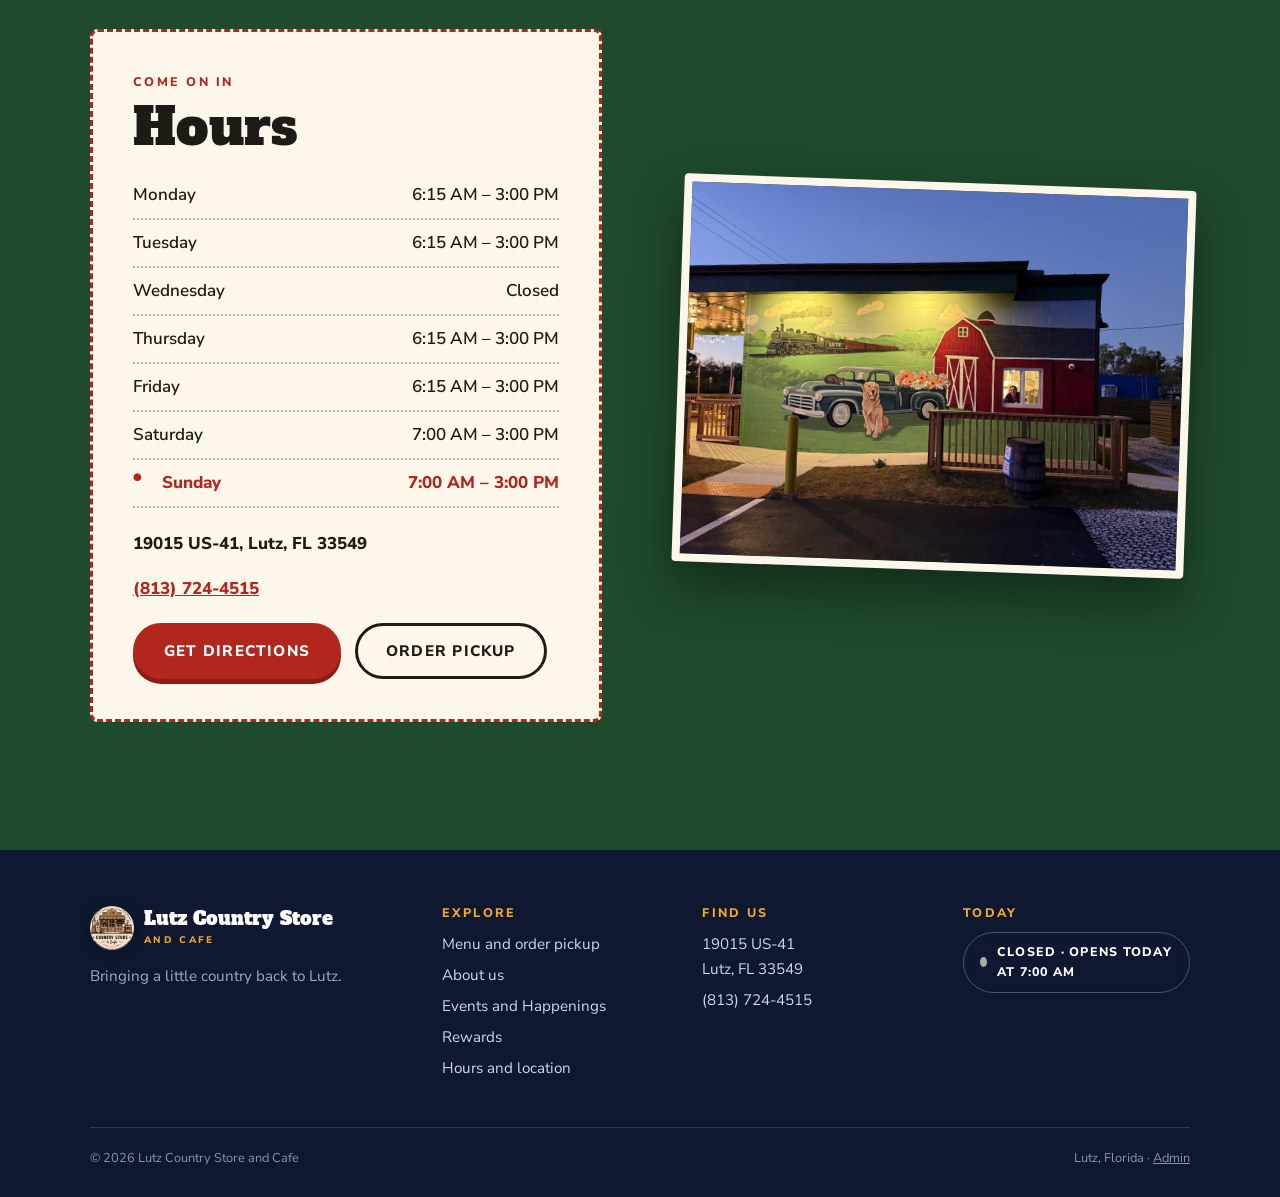
==== commit 18eb3a2a: "Larger text on phones Co-Authored-By: Claude Sonnet 5.5 <noreply@anthropic.com>" ====
--- a/index.html
+++ b/index.html
@@ -5,7 +5,7 @@
 <meta name="theme-color" content="#b3261e"><link rel="icon" href="img/favicon.png" type="image/png">
 <link rel="preconnect" href="https://fonts.googleapis.com"><link rel="preconnect" href="https://fonts.gstatic.com" crossorigin>
 <link href="https://fonts.googleapis.com/css2?family=Alfa+Slab+One&family=Caveat:wght@600&family=Nunito+Sans:wght@400;600;700;800&display=swap" rel="stylesheet">
-<link rel="stylesheet" href="css/style.css?v=28"></head>
+<link rel="stylesheet" href="css/style.css?v=32"></head>
 <body><a class="skip" href="#main">Skip to content</a>
 <header class="site-header"><div class="wrap">
 <a class="brand" href="index.html" aria-label="Lutz Country Store and Cafe, home"><span class="logo-anim " style="--la:52px"><img src="img/logo-sm.png" alt="" width="52" height="52"><span class="la-in"></span><img class="la-door" src="img/logo-door.png" alt=""><span class="la-halo"></span><span class="la-bulb"></span></span><span>Lutz Country Store<small>and Cafe</small></span></a>
@@ -135,4 +135,4 @@
 <div><h3>Find us</h3><ul><li><a href="https://www.google.com/maps?q=19015%20US-41%2C%20Lutz%2C%20FL%2033549" target="_blank" rel="noopener">19015 US-41<br>Lutz, FL 33549</a></li><li><a href="tel:8137244515">(813) 724-4515</a></li></ul></div>
 <div><h3>Today</h3><ul><li><span class="open-badge" style="margin:0;background:transparent;border-color:rgba(255,255,255,.25)"><span class="dot"></span><span class="txt">Checking hours…</span></span></li></ul></div>
 </div><div class="copy"><span>© 2026 Lutz Country Store and Cafe</span><span>Lutz, Florida · <a href="admin.html" rel="nofollow">Admin</a></span></div></div></footer>
-<script src="js/store.js?v=28"></script><script src="js/shop.js?v=28"></script><script src="js/main.js?v=28"></script></body></html>+<script src="js/store.js?v=32"></script><script src="js/shop.js?v=32"></script><script src="js/main.js?v=32"></script></body></html>
--- a/css/style.css
+++ b/css/style.css
@@ -417,3 +417,32 @@
 
 .order-banner{display:flex;gap:16px;align-items:center;justify-content:space-between;flex-wrap:wrap;background:var(--cream,#fff6e2);border:2px solid var(--ink,#2b2118);border-radius:12px;padding:14px 18px;margin-bottom:22px}.order-banner p{margin:0;flex:1 1 260px}
 a.addb{display:inline-flex;align-items:center;justify-content:center;text-decoration:none}
+
+/* phones: lift the smallest text to a readable size */
+@media (max-width:700px){
+body{font-size:18px}
+.brand small{font-size:.84rem;letter-spacing:.2em}
+.eyebrow{font-size:.9rem;letter-spacing:.16em}
+.open-badge{font-size:.88rem;letter-spacing:.06em}
+.btn.mini{font-size:.9rem}
+.dish .cat{font-size:.88rem;letter-spacing:.14em}
+.badge{font-size:.85rem}
+.review cite,.review p{font-size:1.05rem}.review cite{font-size:1rem}
+.hours li{font-size:1.02rem}
+.foot-grid h3{font-size:.9rem}.foot-grid a,.foot-grid li,.foot-brand p{font-size:1rem}
+.copy{font-size:.92rem}
+.catnav a{font-size:.92rem;padding:10px 16px}
+.mi p{font-size:1rem}.mi h3{font-size:1.1rem}
+.mi .tg{font-size:.88rem}
+.mi .soldtxt{font-size:.88rem}
+.price .from{font-size:.7em;opacity:.75}
+.cnote{font-size:.9rem;letter-spacing:.1em}
+.fine{font-size:.92rem}
+.fld,.grp legend{font-size:.86rem}.grp legend em{font-size:.8rem}
+.fld small{font-size:.88rem}
+.edate .m{font-size:.9rem}.edate .w{font-size:.85rem}
+.etag{font-size:.85rem}
+.ebody p{font-size:1.05rem}.ebody .etime{font-size:.98rem}.ebody .enote{font-size:.95rem}
+.order-banner p{font-size:1.02rem}
+}
+@media (max-width:700px){.price .from{font-size:.85rem;opacity:.8}}
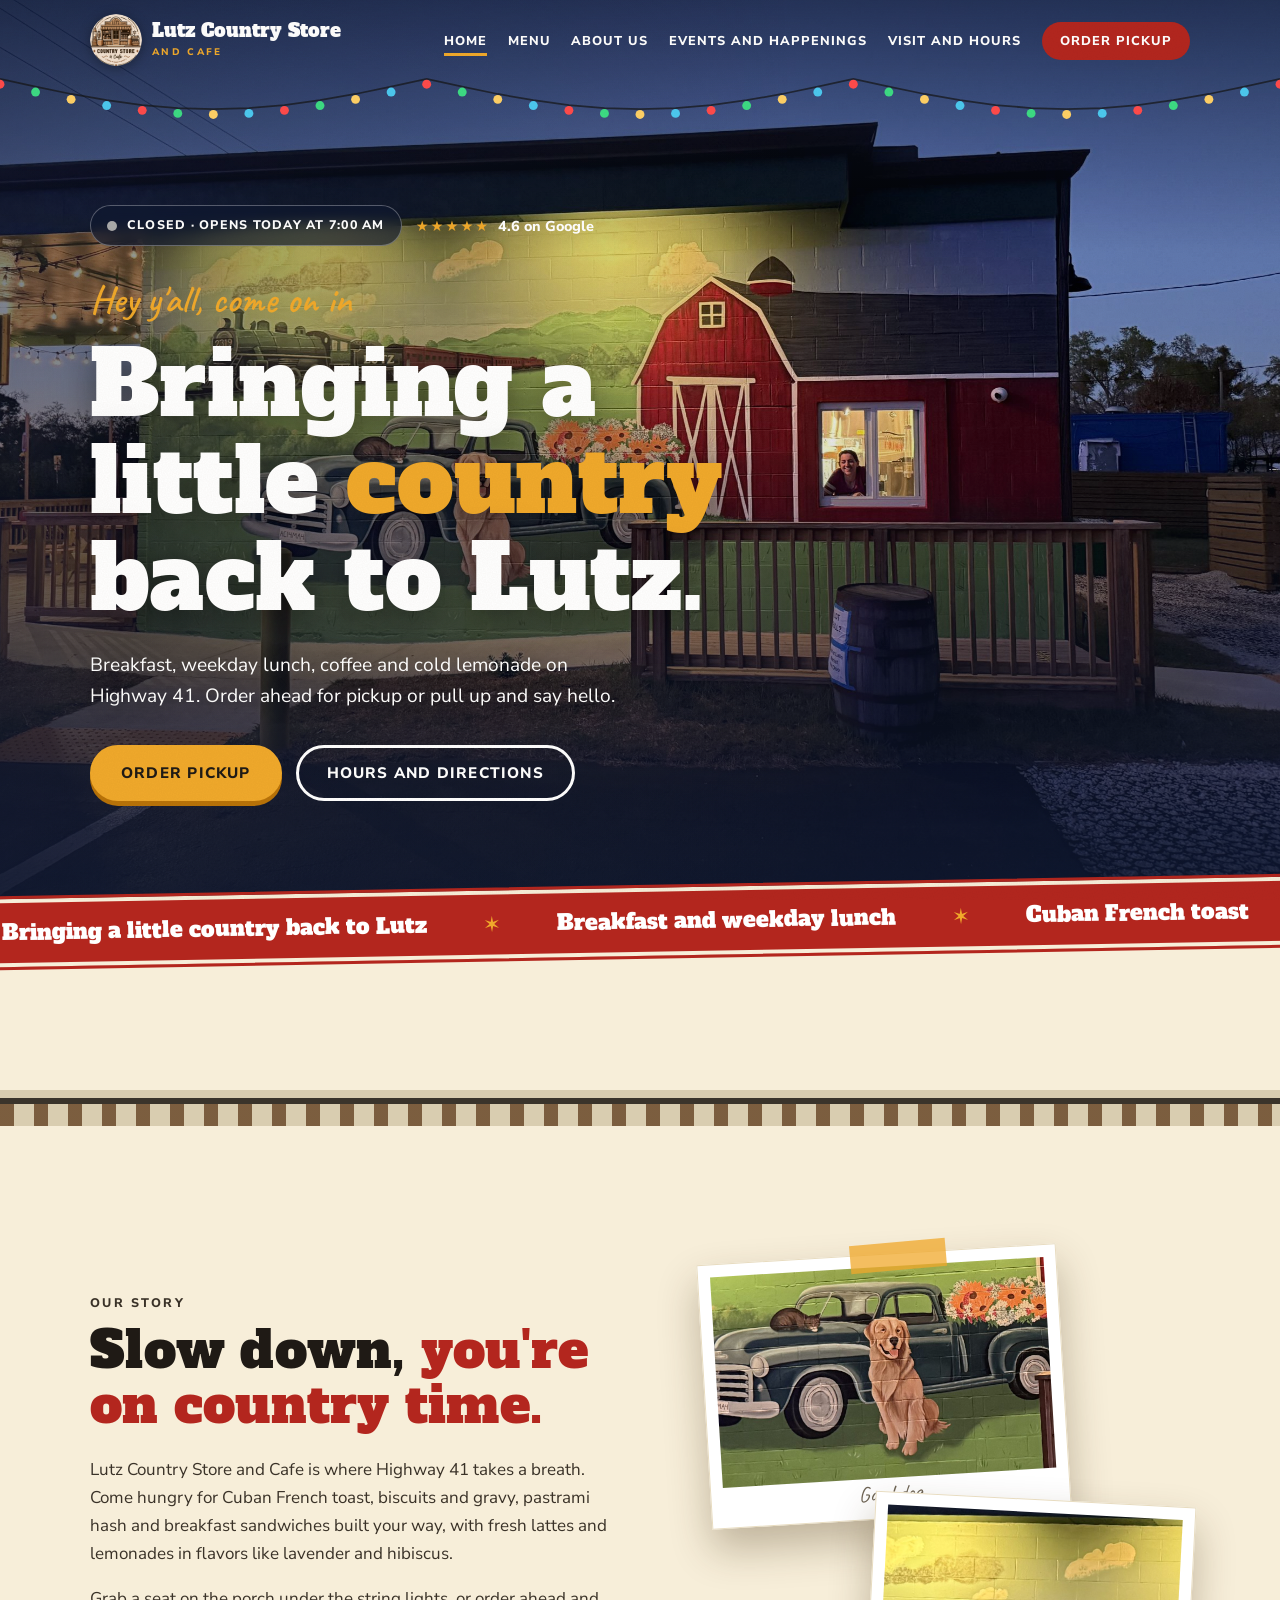
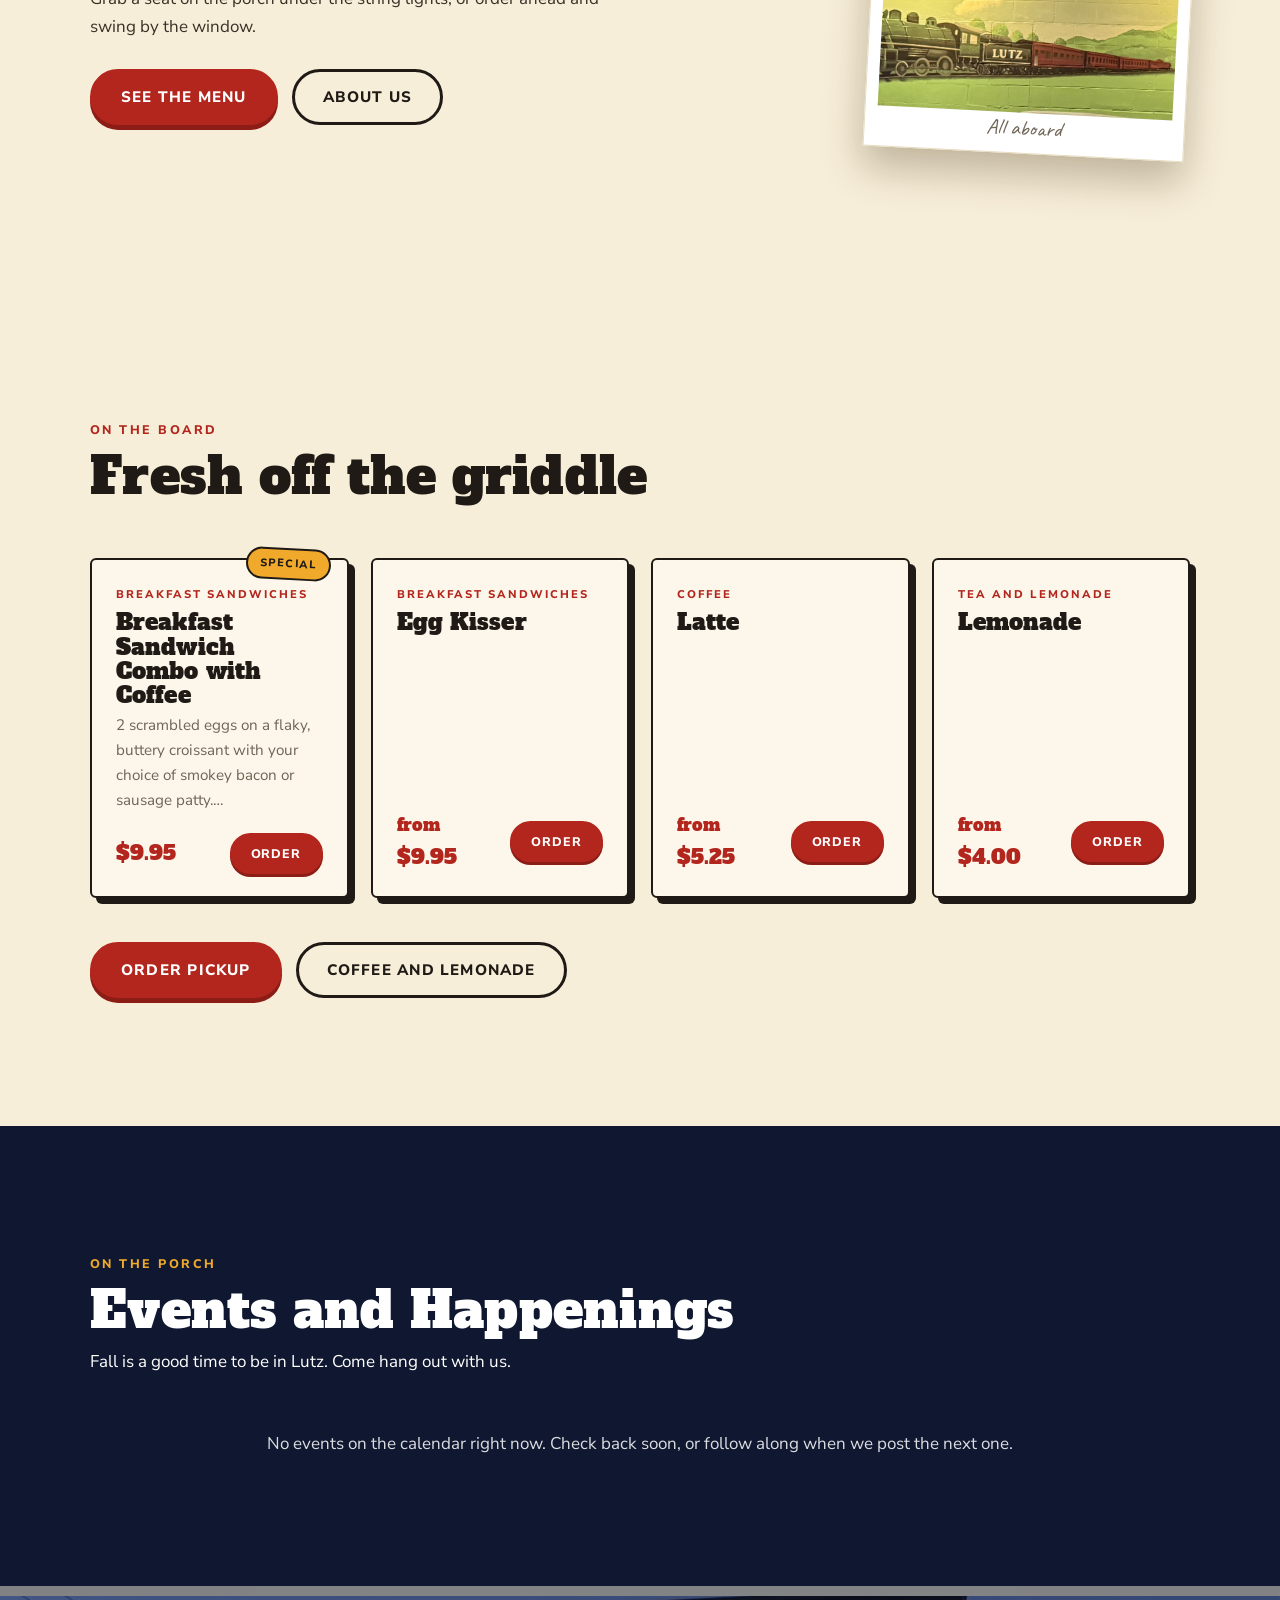
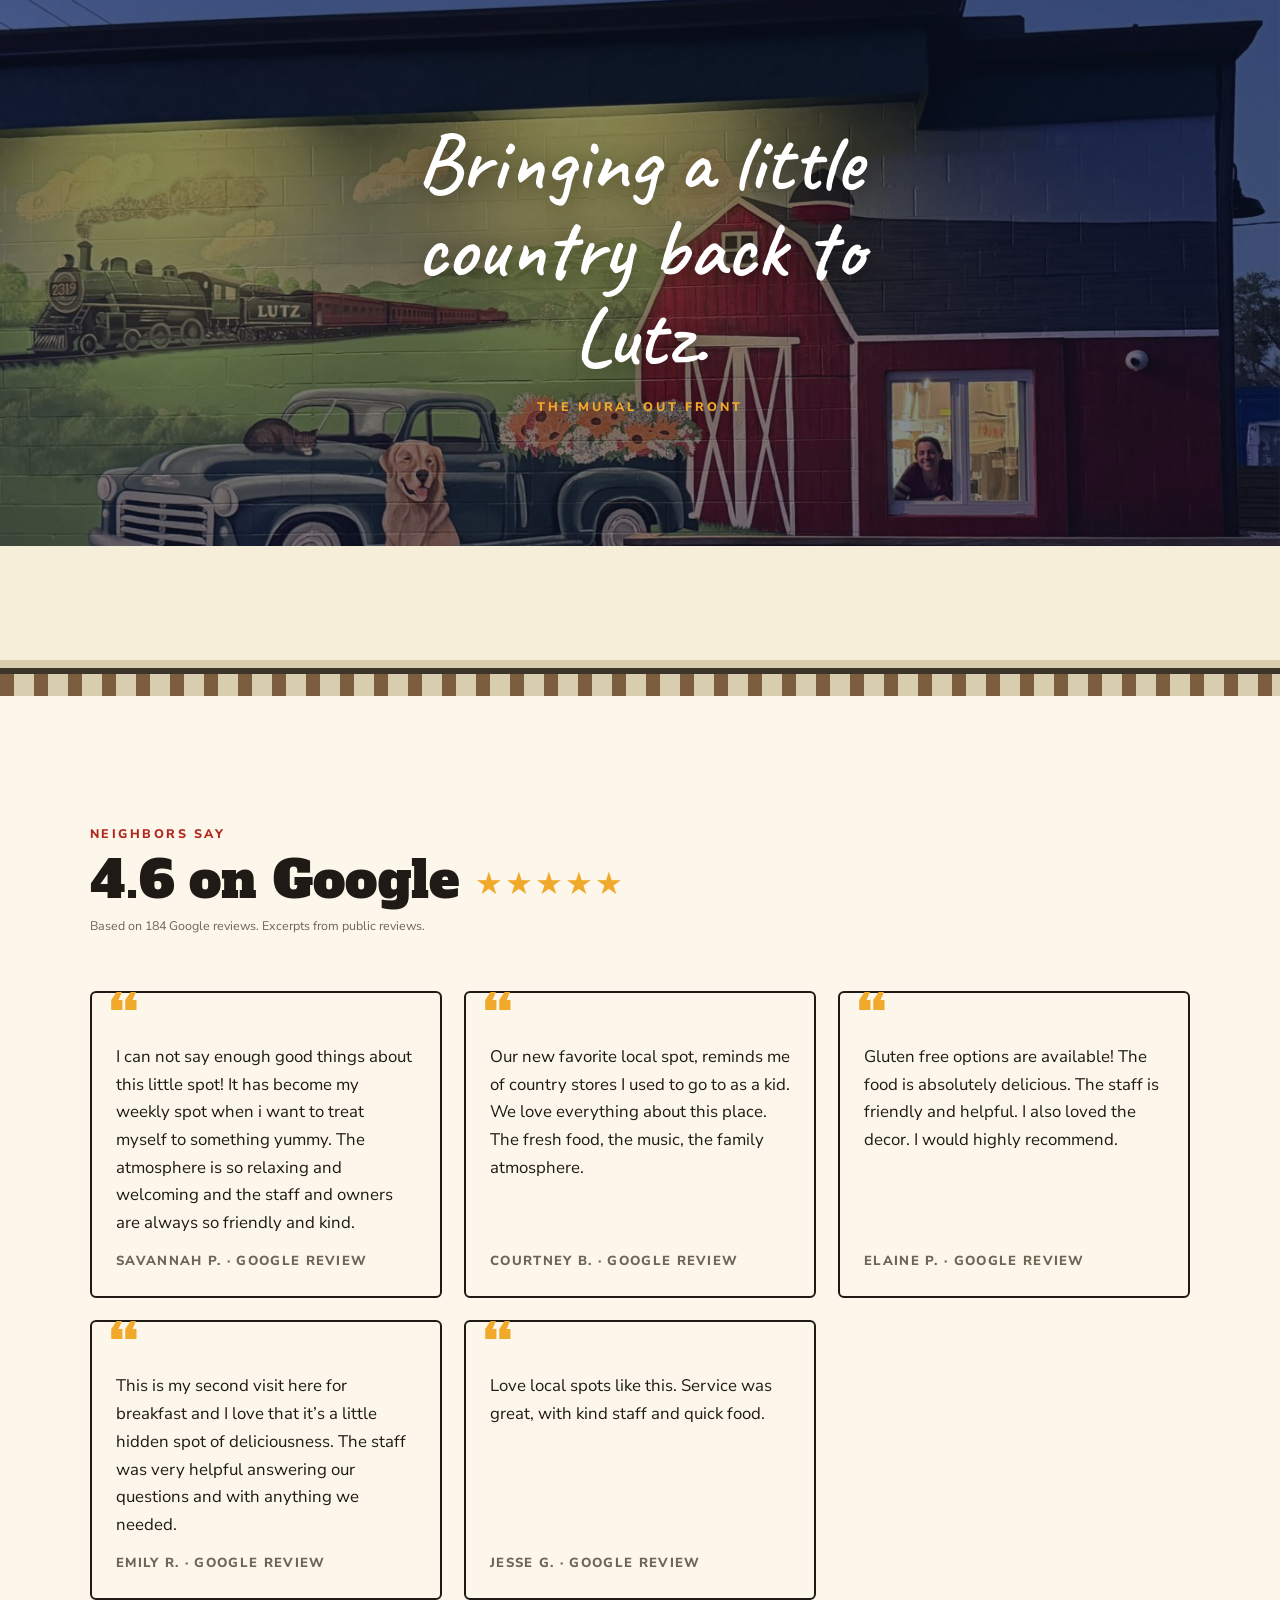
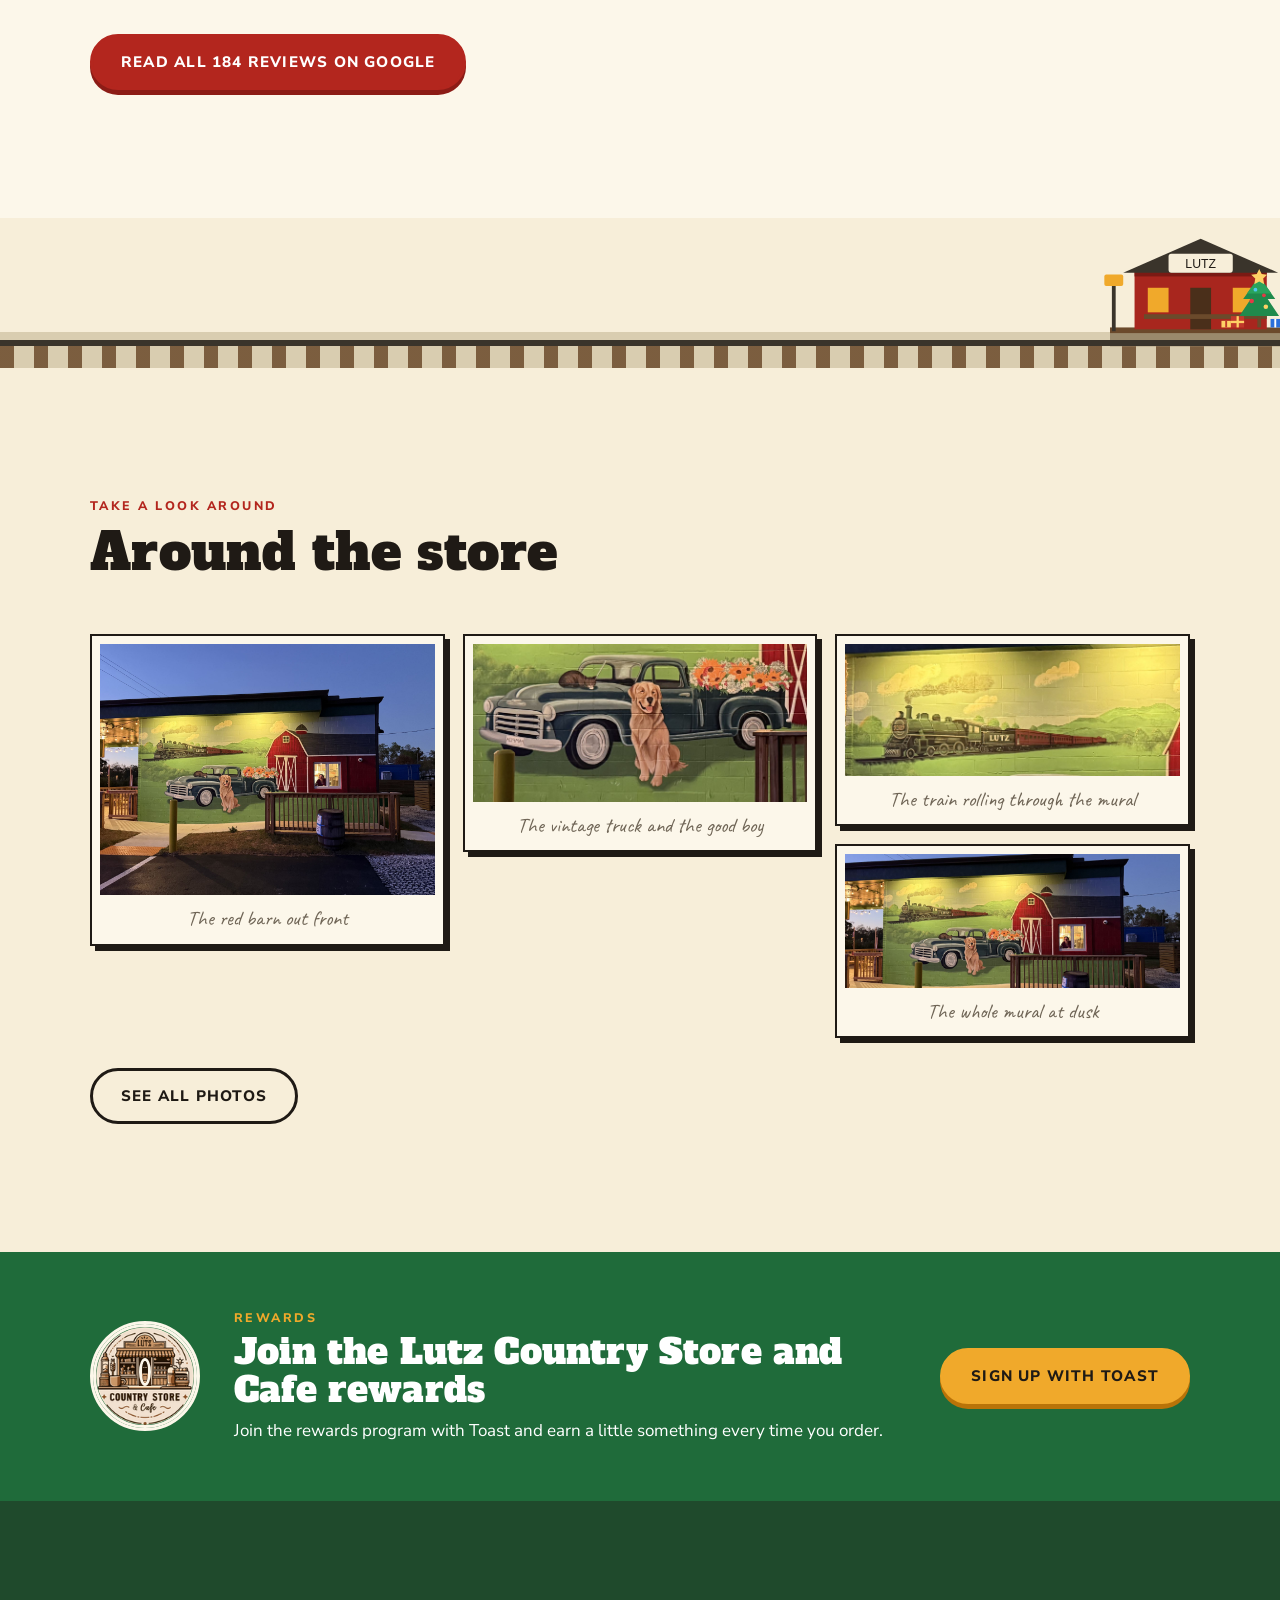
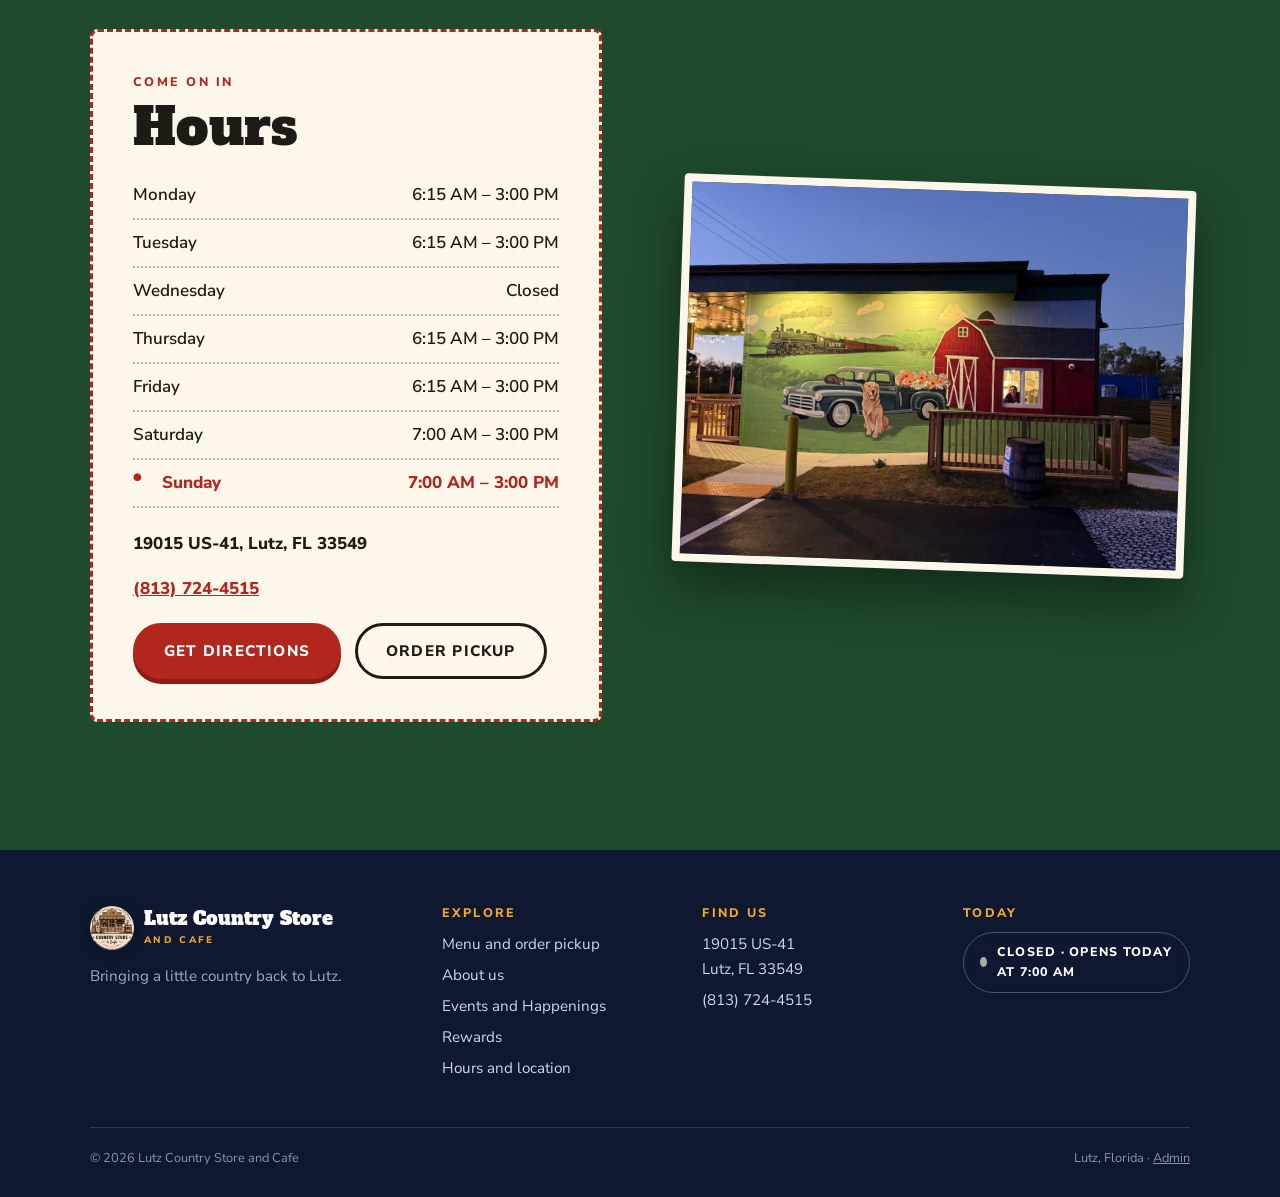
==== commit f8090d3b: "Make the site read and tap well on phones - Give the home hero copy the page gutter so text no longe" ====
--- a/index.html
+++ b/index.html
@@ -5,7 +5,7 @@
 <meta name="theme-color" content="#b3261e"><link rel="icon" href="img/favicon.png" type="image/png">
 <link rel="preconnect" href="https://fonts.googleapis.com"><link rel="preconnect" href="https://fonts.gstatic.com" crossorigin>
 <link href="https://fonts.googleapis.com/css2?family=Alfa+Slab+One&family=Caveat:wght@600&family=Nunito+Sans:wght@400;600;700;800&display=swap" rel="stylesheet">
-<link rel="stylesheet" href="css/style.css?v=32"></head>
+<link rel="stylesheet" href="css/style.css?v=34"></head>
 <body><a class="skip" href="#main">Skip to content</a>
 <header class="site-header"><div class="wrap">
 <a class="brand" href="index.html" aria-label="Lutz Country Store and Cafe, home"><span class="logo-anim " style="--la:52px"><img src="img/logo-sm.png" alt="" width="52" height="52"><span class="la-in"></span><img class="la-door" src="img/logo-door.png" alt=""><span class="la-halo"></span><span class="la-bulb"></span></span><span>Lutz Country Store<small>and Cafe</small></span></a>
@@ -135,4 +135,4 @@
 <div><h3>Find us</h3><ul><li><a href="https://www.google.com/maps?q=19015%20US-41%2C%20Lutz%2C%20FL%2033549" target="_blank" rel="noopener">19015 US-41<br>Lutz, FL 33549</a></li><li><a href="tel:8137244515">(813) 724-4515</a></li></ul></div>
 <div><h3>Today</h3><ul><li><span class="open-badge" style="margin:0;background:transparent;border-color:rgba(255,255,255,.25)"><span class="dot"></span><span class="txt">Checking hours…</span></span></li></ul></div>
 </div><div class="copy"><span>© 2026 Lutz Country Store and Cafe</span><span>Lutz, Florida · <a href="admin.html" rel="nofollow">Admin</a></span></div></div></footer>
-<script src="js/store.js?v=32"></script><script src="js/shop.js?v=32"></script><script src="js/main.js?v=32"></script></body></html>+<script src="js/store.js?v=33"></script><script src="js/shop.js?v=33"></script><script src="js/main.js?v=33"></script></body></html>
--- a/css/style.css
+++ b/css/style.css
@@ -418,31 +418,50 @@
 .order-banner{display:flex;gap:16px;align-items:center;justify-content:space-between;flex-wrap:wrap;background:var(--cream,#fff6e2);border:2px solid var(--ink,#2b2118);border-radius:12px;padding:14px 18px;margin-bottom:22px}.order-banner p{margin:0;flex:1 1 260px}
 a.addb{display:inline-flex;align-items:center;justify-content:center;text-decoration:none}
 
-/* phones: lift the smallest text to a readable size */
+/* hero copy keeps the page gutter (its padding rule otherwise wipes the .wrap side padding) */
+.hero-inner{padding-inline:var(--gut)}
+
+/* phones: readable text (nothing under ~15px) and tap targets of at least 44px */
 @media (max-width:700px){
 body{font-size:18px}
-.brand small{font-size:.84rem;letter-spacing:.2em}
-.eyebrow{font-size:.9rem;letter-spacing:.16em}
-.open-badge{font-size:.88rem;letter-spacing:.06em}
-.btn.mini{font-size:.9rem}
-.dish .cat{font-size:.88rem;letter-spacing:.14em}
-.badge{font-size:.85rem}
-.review cite,.review p{font-size:1.05rem}.review cite{font-size:1rem}
-.hours li{font-size:1.02rem}
-.foot-grid h3{font-size:.9rem}.foot-grid a,.foot-grid li,.foot-brand p{font-size:1rem}
-.copy{font-size:.92rem}
-.catnav a{font-size:.92rem;padding:10px 16px}
-.mi p{font-size:1rem}.mi h3{font-size:1.1rem}
-.mi .tg{font-size:.88rem}
-.mi .soldtxt{font-size:.88rem}
-.price .from{font-size:.7em;opacity:.75}
-.cnote{font-size:.9rem;letter-spacing:.1em}
-.fine{font-size:.92rem}
-.fld,.grp legend{font-size:.86rem}.grp legend em{font-size:.8rem}
-.fld small{font-size:.88rem}
-.edate .m{font-size:.9rem}.edate .w{font-size:.85rem}
-.etag{font-size:.85rem}
-.ebody p{font-size:1.05rem}.ebody .etime{font-size:.98rem}.ebody .enote{font-size:.95rem}
-.order-banner p{font-size:1.02rem}
+/* small uppercase labels */
+.brand small{font-size:.95rem;letter-spacing:.18em}
+.eyebrow{font-size:.95rem;letter-spacing:.14em}
+.open-badge{font-size:.95rem;letter-spacing:.05em}
+.rating{font-size:1rem}
+.dish .cat{font-size:.95rem;letter-spacing:.12em}
+.badge{font-size:.95rem}
+.band cite{font-size:.95rem;letter-spacing:.16em}
+.foot-grid h3{font-size:.95rem}
+.cnote{font-size:.95rem;letter-spacing:.1em}
+.fld,.grp legend{font-size:.95rem;letter-spacing:.08em}.grp legend em{font-size:.9rem}
+.mi .tg,.mi .soldtxt,.etag{font-size:.95rem}
+.edate .m{font-size:1rem}.edate .w{font-size:.95rem}
+/* body copy */
+.dish p,.mi p,.review p,.ebody p,.order-banner p{font-size:1.05rem}
+.mi h3{font-size:1.15rem}
+.hours li{font-size:1.05rem}
+.review cite{font-size:1rem}
+.ebody .etime,.ebody .enote{font-size:1rem}
+.foot-grid a,.foot-grid li,.foot-brand p,.copy{font-size:1rem}
+.fine,.fld small{font-size:1rem}
+.price .from{font-size:.95rem;opacity:.8}
+.line .opt,.ch span.p{font-size:1rem}
+/* tap targets */
+.btn{padding:16px 26px}
+.btn.mini{font-size:1rem;padding:12px 20px}
+.catnav a{font-size:1rem;padding:11px 18px}
+.cnb{width:44px;height:44px}
+.nav a{padding:10px 16px;font-size:clamp(1.15rem,5.6vw,1.5rem);white-space:normal;text-align:center}
+.open-badge{border-radius:22px}
+.btn{text-align:center}
+.foot-grid>:last-child{grid-column:1/-1}
+.foot-grid li{margin:0}.foot-grid a{display:inline-block;padding:10px 0}
+.copy a{display:inline-block;padding:10px 4px}
+a[href^="tel:"]{display:inline-block;padding:10px 0}
+.qty button{width:44px;height:44px}.qty input{height:44px}
+.rm{font-size:1rem;padding:10px 0}
+.ch{padding:14px 16px;min-height:52px}
+.tips label{padding:12px 4px;font-size:1rem}
+dialog.lightbox .x{width:44px;height:44px}
 }
-@media (max-width:700px){.price .from{font-size:.85rem;opacity:.8}}
